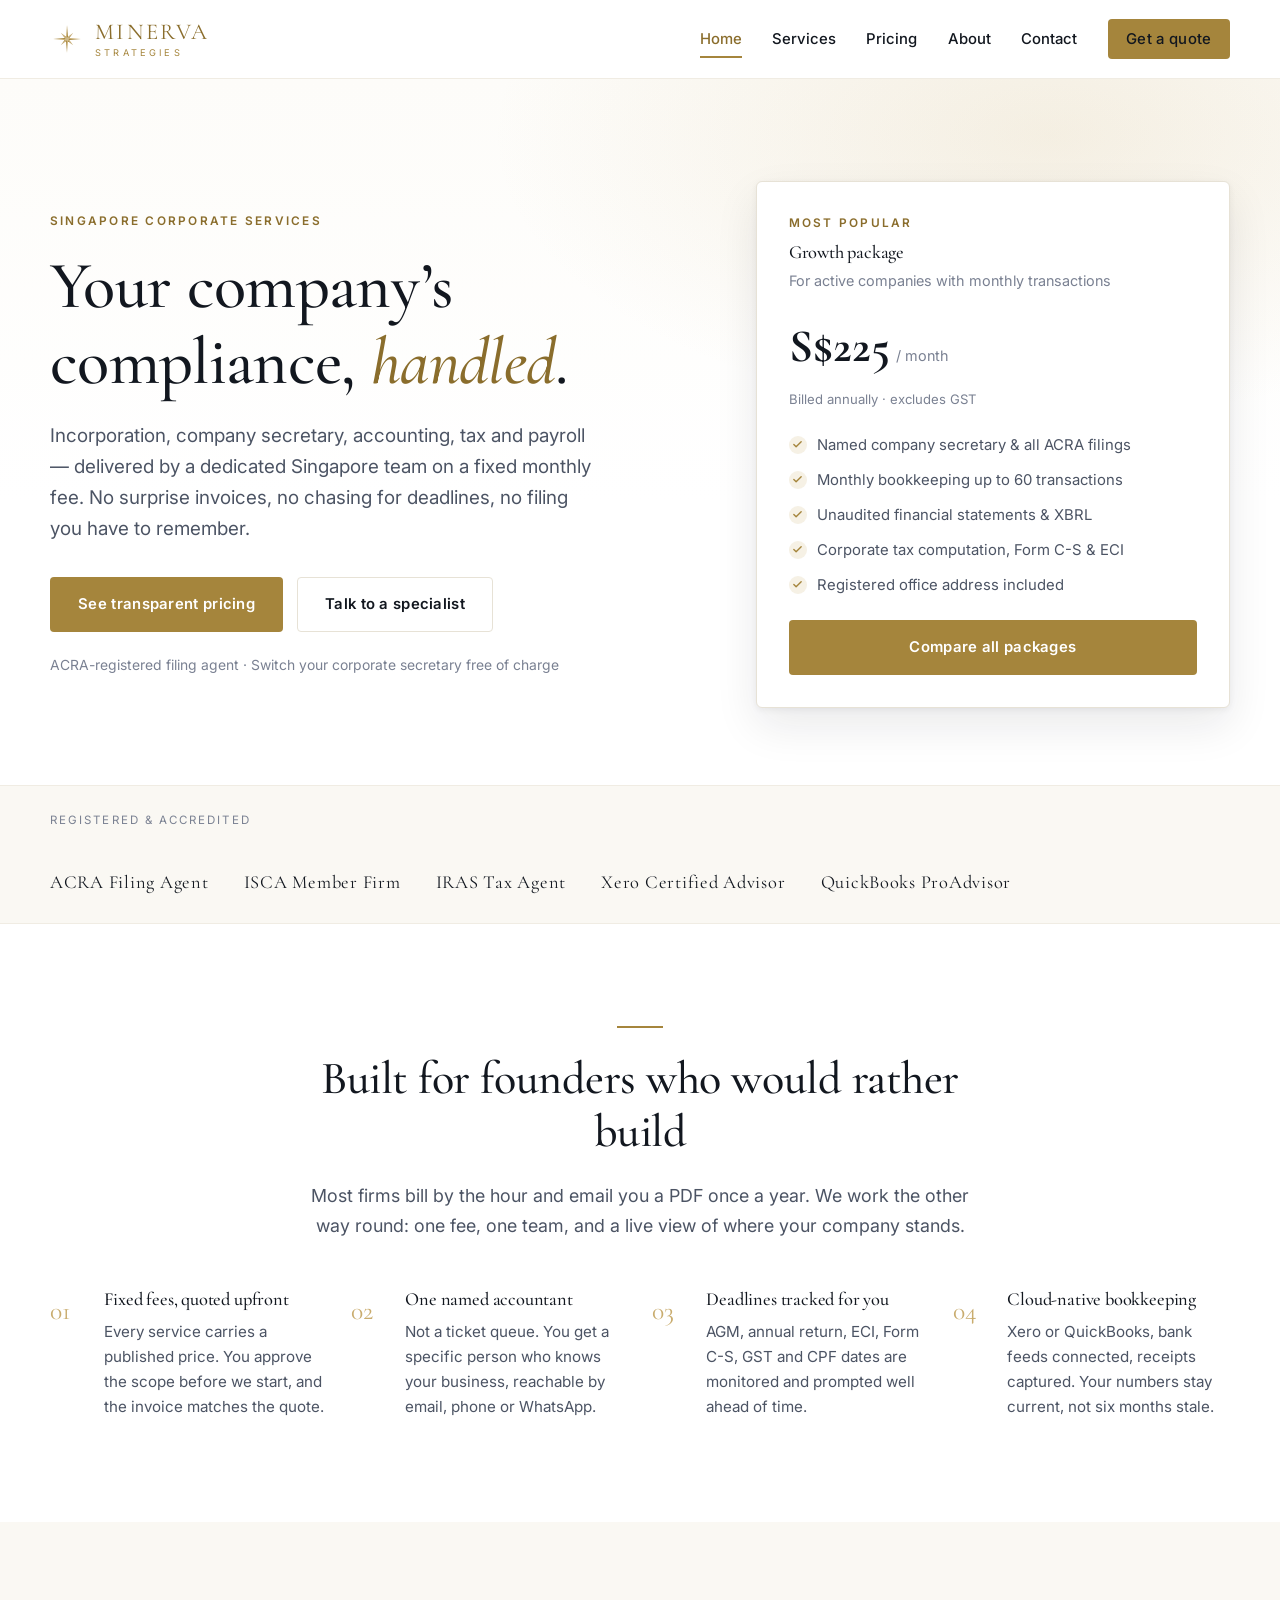
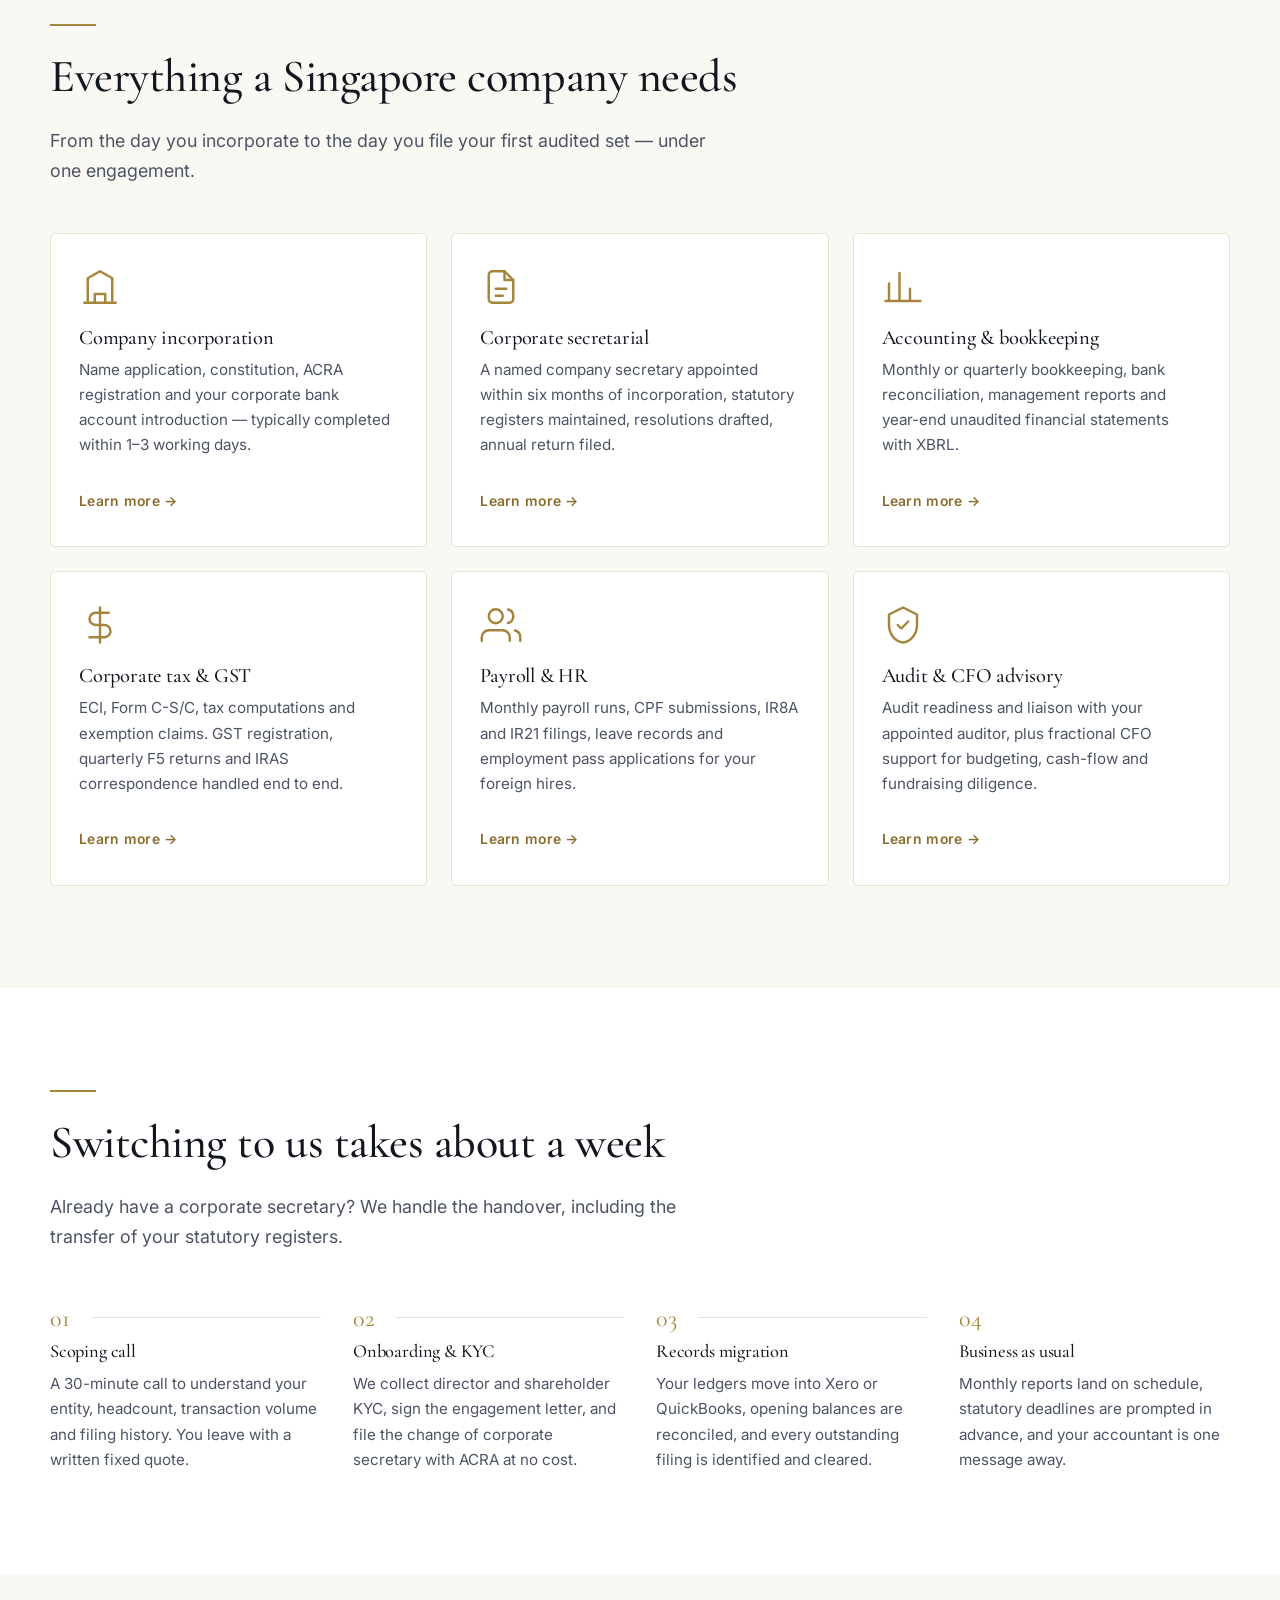
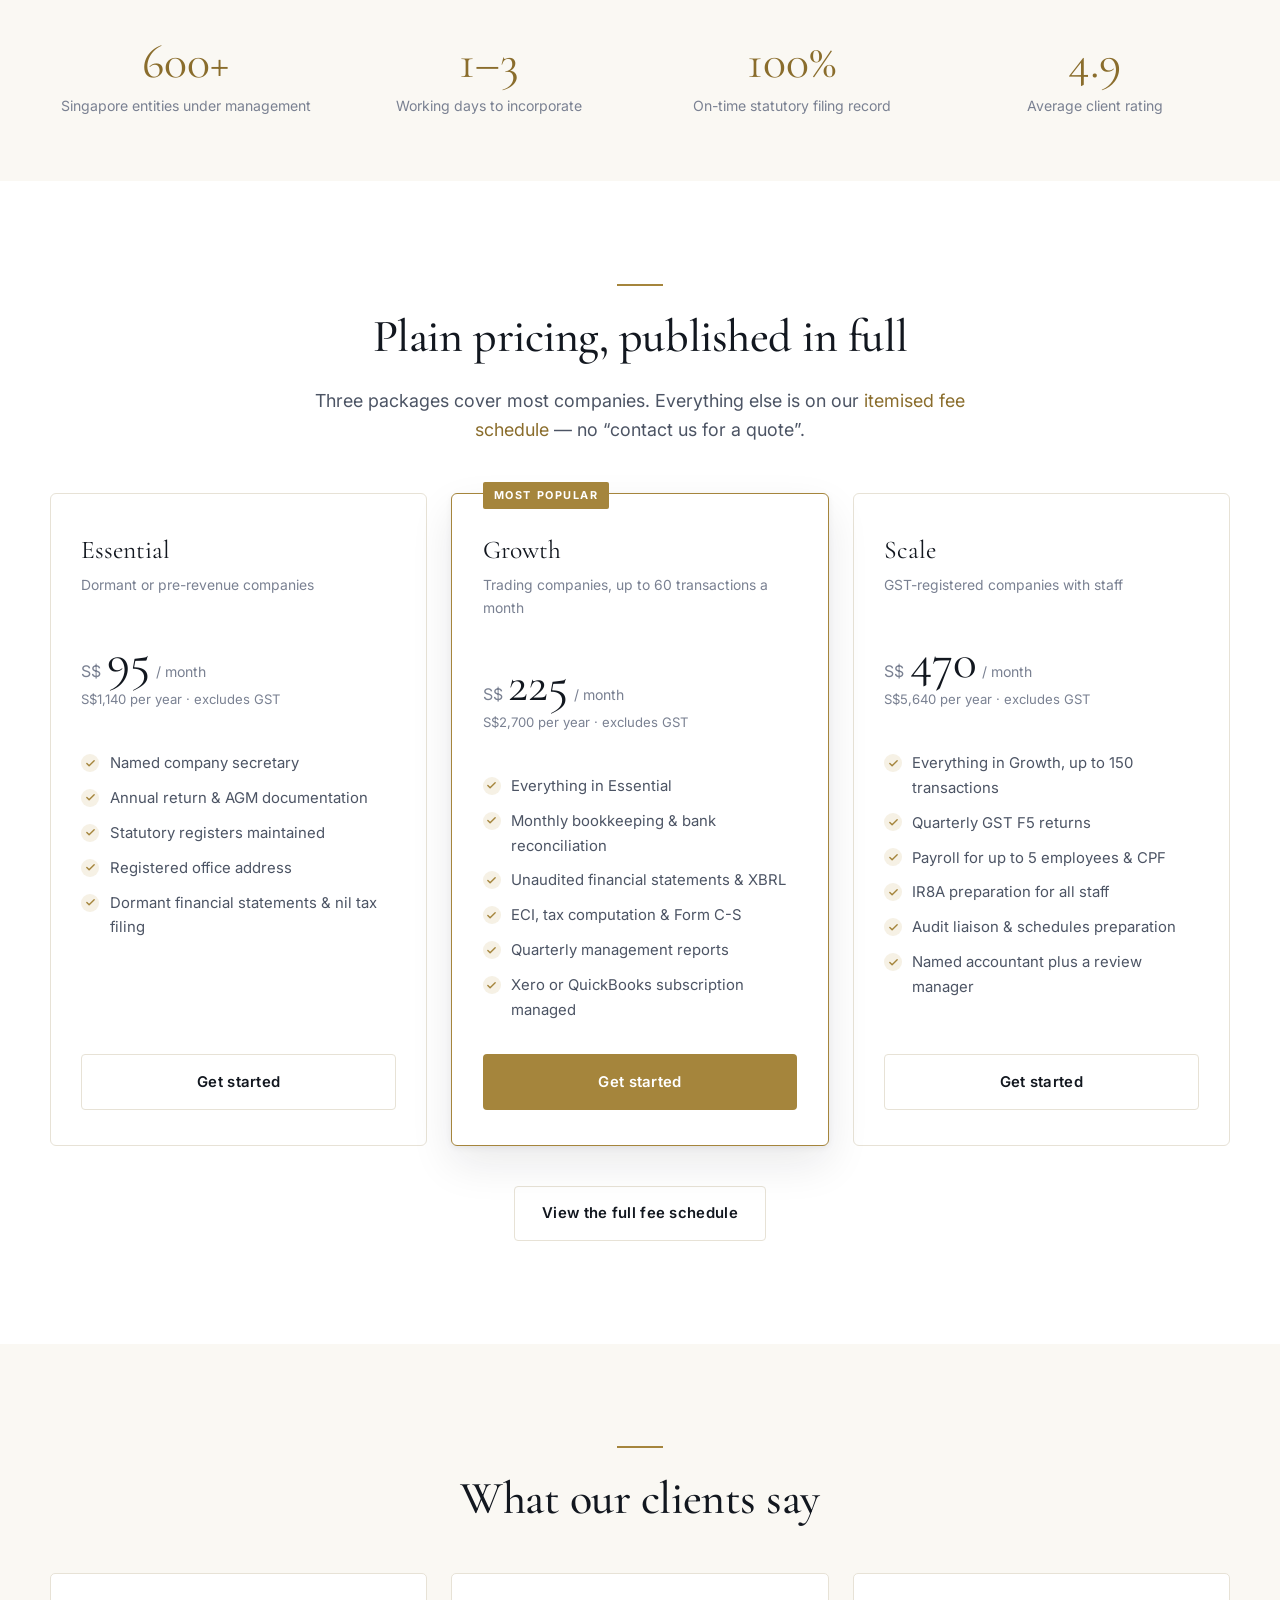
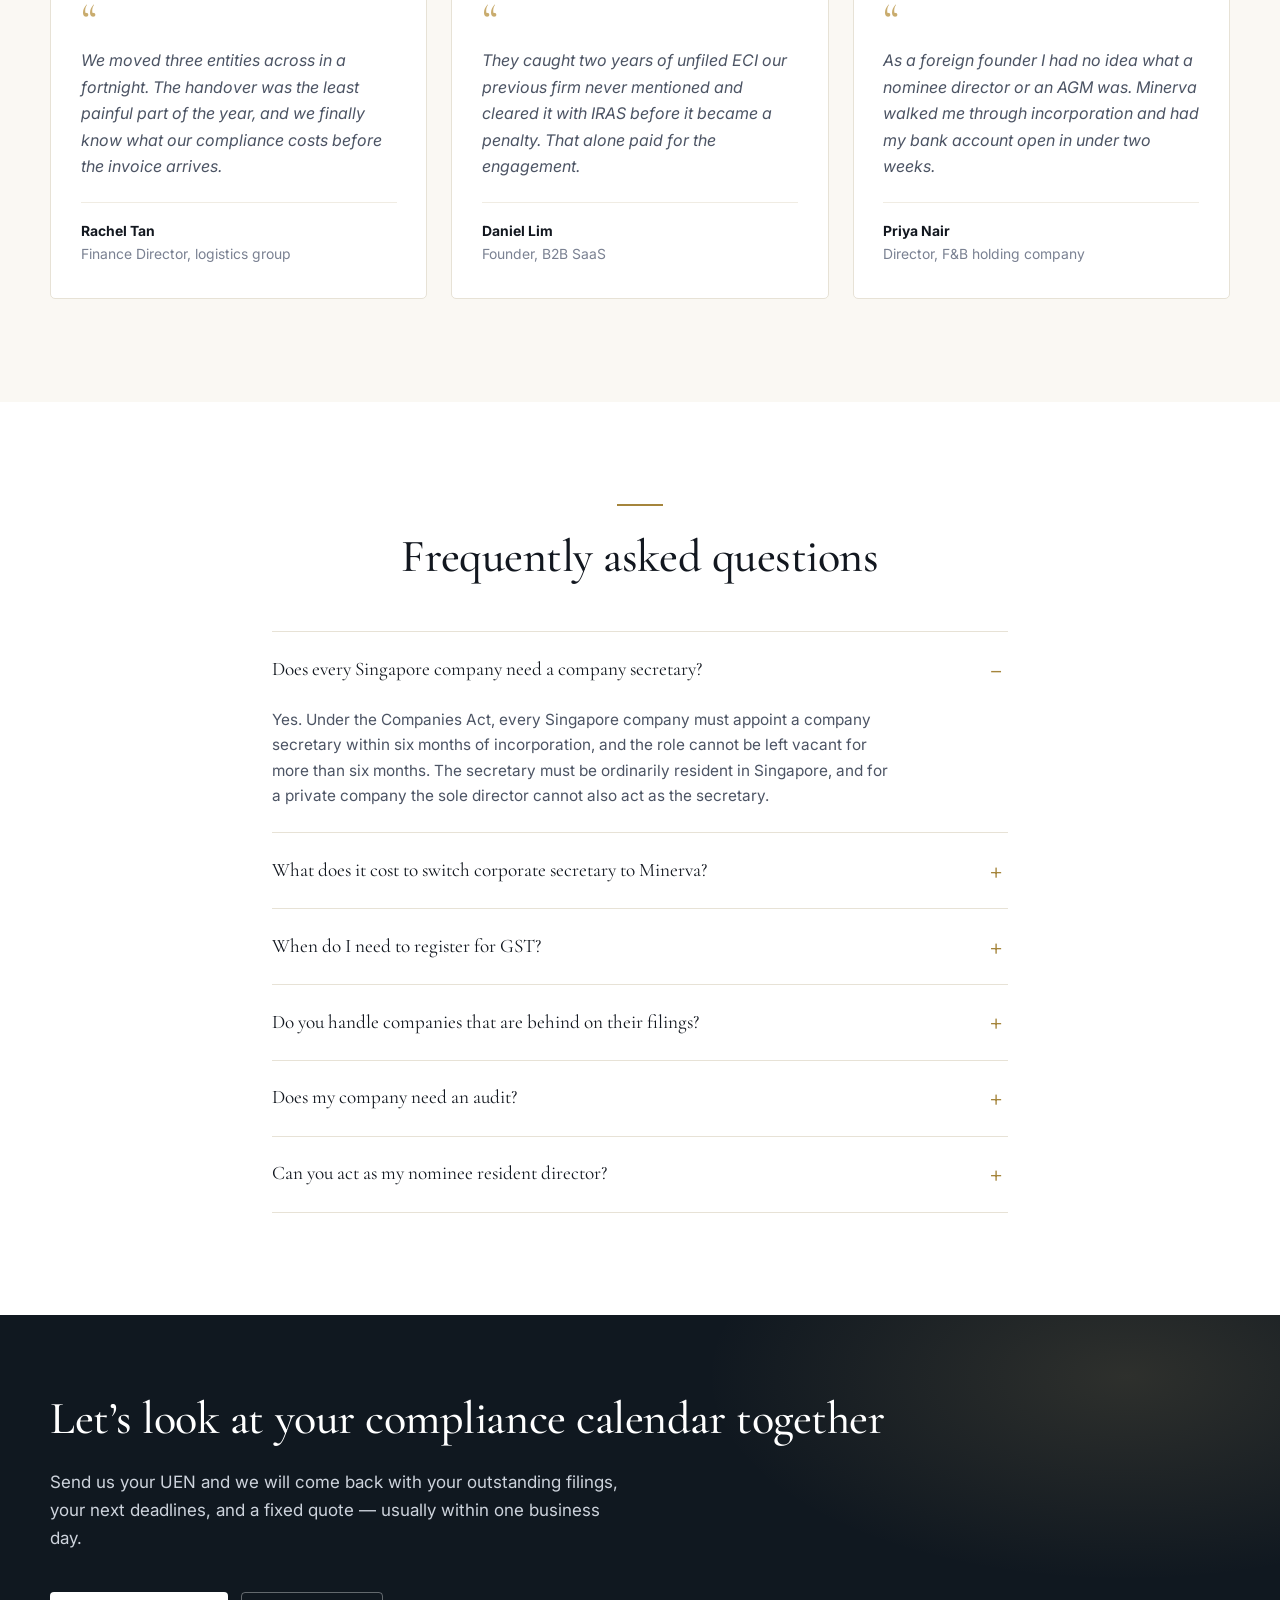
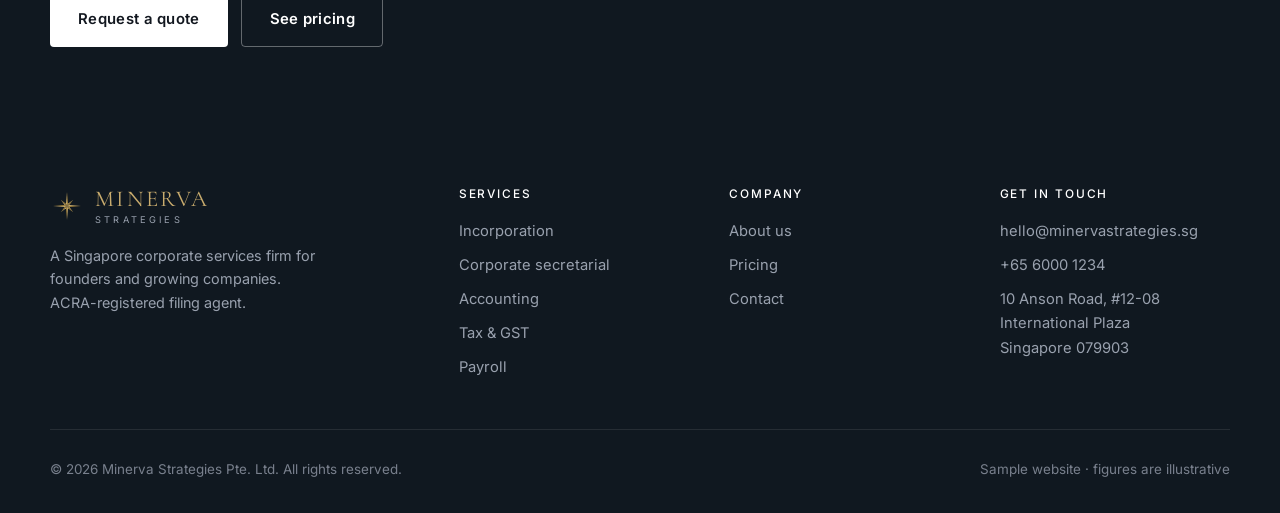
==== index.html @ 460419b1 "Add Minerva Strategies accounting firm website A static marketing site for a Singapore corporate ser" ====
<!DOCTYPE html>
<html lang="en-SG">
<head>
<meta charset="utf-8">
<meta name="viewport" content="width=device-width, initial-scale=1">
<title>Minerva Strategies — Corporate Secretarial &amp; Accounting Services in Singapore</title>
<meta name="description" content="Minerva Strategies is a Singapore corporate services firm handling incorporation, company secretary, accounting, tax and payroll for founders and SMEs. Transparent fixed fees from S$95/month.">
<link rel="icon" href="assets/img/logo-mark.svg" type="image/svg+xml">
<link rel="preconnect" href="https://fonts.googleapis.com">
<link rel="preconnect" href="https://fonts.gstatic.com" crossorigin>
<link href="https://fonts.googleapis.com/css2?family=Cormorant+Garamond:wght@400;500;600&family=Inter:wght@400;500;600;700&display=swap" rel="stylesheet">
<link rel="stylesheet" href="assets/css/styles.css">
</head>
<body>
<a class="skip-link" href="#main">Skip to content</a>

<header class="site-header">
  <div class="wrap site-header__inner">
    <a class="brand" href="index.html">
      <img class="brand__mark" src="assets/img/logo-mark.svg" alt="">
      <span class="brand__text">
        <span class="brand__name">MINERVA</span>
        <span class="brand__sub">STRATEGIES</span>
      </span>
    </a>
    <button class="nav-toggle" aria-expanded="false" aria-controls="primary-nav">Menu</button>
    <nav class="nav" id="primary-nav" aria-label="Primary">
      <a href="index.html">Home</a>
      <a href="services.html">Services</a>
      <a href="pricing.html">Pricing</a>
      <a href="about.html">About</a>
      <a href="contact.html">Contact</a>
      <a class="btn btn--primary btn--sm header-cta" href="contact.html">Get a quote</a>
    </nav>
  </div>
</header>

<main id="main">

  <!-- ============ HERO ============ -->
  <section class="hero">
    <div class="wrap hero__grid">
      <div>
        <p class="eyebrow">Singapore corporate services</p>
        <h1>Your company&rsquo;s compliance, <em>handled</em>.</h1>
        <p class="lede hero__lede">
          Incorporation, company secretary, accounting, tax and payroll — delivered by a
          dedicated Singapore team on a fixed monthly fee. No surprise invoices, no chasing
          for deadlines, no filing you have to remember.
        </p>
        <div class="hero__actions">
          <a class="btn btn--primary" href="pricing.html">See transparent pricing</a>
          <a class="btn btn--ghost" href="contact.html">Talk to a specialist</a>
        </div>
        <p class="hero__note">ACRA-registered filing agent &middot; Switch your corporate secretary free of charge</p>
      </div>

      <aside class="hero__panel">
        <p class="eyebrow" style="margin-bottom:.5rem">Most popular</p>
        <h3>Growth package</h3>
        <p style="font-size:.9rem;color:var(--muted)">For active companies with monthly transactions</p>
        <div class="price-line">
          <strong>S$225</strong><span>/ month</span>
        </div>
        <p style="font-size:.82rem;color:var(--muted)">Billed annually &middot; excludes GST</p>
        <ul class="checklist">
          <li>Named company secretary &amp; all ACRA filings</li>
          <li>Monthly bookkeeping up to 60 transactions</li>
          <li>Unaudited financial statements &amp; XBRL</li>
          <li>Corporate tax computation, Form C-S &amp; ECI</li>
          <li>Registered office address included</li>
        </ul>
        <a class="btn btn--primary btn--block" href="pricing.html">Compare all packages</a>
      </aside>
    </div>
  </section>

  <!-- ============ TRUST BAR ============ -->
  <div class="trustbar">
    <div class="wrap trustbar__inner">
      <p class="trustbar__label">Registered &amp; accredited</p>
      <ul class="trustbar__items">
        <li>ACRA Filing Agent</li>
        <li>ISCA Member Firm</li>
        <li>IRAS Tax Agent</li>
        <li>Xero Certified Advisor</li>
        <li>QuickBooks ProAdvisor</li>
      </ul>
    </div>
  </div>

  <!-- ============ VALUE PROPS ============ -->
  <section class="section">
    <div class="wrap">
      <div class="section-head section-head--center">
        <hr class="rule">
        <h2>Built for founders who would rather build</h2>
        <p class="lede" style="margin-inline:auto">
          Most firms bill by the hour and email you a PDF once a year. We work the other
          way round: one fee, one team, and a live view of where your company stands.
        </p>
      </div>

      <div class="grid grid-4 reveal">
        <div class="value">
          <span class="value__num">01</span>
          <h3>Fixed fees, quoted upfront</h3>
          <p>Every service carries a published price. You approve the scope before we start, and the invoice matches the quote.</p>
        </div>
        <div class="value">
          <span class="value__num">02</span>
          <h3>One named accountant</h3>
          <p>Not a ticket queue. You get a specific person who knows your business, reachable by email, phone or WhatsApp.</p>
        </div>
        <div class="value">
          <span class="value__num">03</span>
          <h3>Deadlines tracked for you</h3>
          <p>AGM, annual return, ECI, Form C-S, GST and CPF dates are monitored and prompted well ahead of time.</p>
        </div>
        <div class="value">
          <span class="value__num">04</span>
          <h3>Cloud-native bookkeeping</h3>
          <p>Xero or QuickBooks, bank feeds connected, receipts captured. Your numbers stay current, not six months stale.</p>
        </div>
      </div>
    </div>
  </section>

  <!-- ============ SERVICES ============ -->
  <section class="section section--alt">
    <div class="wrap">
      <div class="section-head">
        <hr class="rule">
        <h2>Everything a Singapore company needs</h2>
        <p class="lede">From the day you incorporate to the day you file your first audited set — under one engagement.</p>
      </div>

      <div class="grid grid-3 reveal">
        <article class="card">
          <div class="card__icon"><svg viewBox="0 0 24 24" stroke-linecap="round" stroke-linejoin="round"><path d="M3 21h18M5 21V7l7-4 7 4v14M9 21v-5h6v5"/></svg></div>
          <h3>Company incorporation</h3>
          <p>Name application, constitution, ACRA registration and your corporate bank account introduction — typically completed within 1&ndash;3 working days.</p>
          <a class="card__link" href="services.html#incorporation">Learn more</a>
        </article>

        <article class="card">
          <div class="card__icon"><svg viewBox="0 0 24 24" stroke-linecap="round" stroke-linejoin="round"><path d="M14 3H7a2 2 0 0 0-2 2v14a2 2 0 0 0 2 2h10a2 2 0 0 0 2-2V8z"/><path d="M14 3v5h5M9 13h6M9 17h4"/></svg></div>
          <h3>Corporate secretarial</h3>
          <p>A named company secretary appointed within six months of incorporation, statutory registers maintained, resolutions drafted, annual return filed.</p>
          <a class="card__link" href="services.html#secretarial">Learn more</a>
        </article>

        <article class="card">
          <div class="card__icon"><svg viewBox="0 0 24 24" stroke-linecap="round" stroke-linejoin="round"><path d="M4 20V10M10 20V4M16 20v-7M22 20H2"/></svg></div>
          <h3>Accounting &amp; bookkeeping</h3>
          <p>Monthly or quarterly bookkeeping, bank reconciliation, management reports and year-end unaudited financial statements with XBRL.</p>
          <a class="card__link" href="services.html#accounting">Learn more</a>
        </article>

        <article class="card">
          <div class="card__icon"><svg viewBox="0 0 24 24" stroke-linecap="round" stroke-linejoin="round"><path d="M12 2v20M17 5H9.5a3.5 3.5 0 0 0 0 7h5a3.5 3.5 0 0 1 0 7H6"/></svg></div>
          <h3>Corporate tax &amp; GST</h3>
          <p>ECI, Form C-S/C, tax computations and exemption claims. GST registration, quarterly F5 returns and IRAS correspondence handled end to end.</p>
          <a class="card__link" href="services.html#tax">Learn more</a>
        </article>

        <article class="card">
          <div class="card__icon"><svg viewBox="0 0 24 24" stroke-linecap="round" stroke-linejoin="round"><path d="M17 21v-2a4 4 0 0 0-4-4H5a4 4 0 0 0-4 4v2"/><circle cx="9" cy="7" r="4"/><path d="M23 21v-2a4 4 0 0 0-3-3.87M16 3.13a4 4 0 0 1 0 7.75"/></svg></div>
          <h3>Payroll &amp; HR</h3>
          <p>Monthly payroll runs, CPF submissions, IR8A and IR21 filings, leave records and employment pass applications for your foreign hires.</p>
          <a class="card__link" href="services.html#payroll">Learn more</a>
        </article>

        <article class="card">
          <div class="card__icon"><svg viewBox="0 0 24 24" stroke-linecap="round" stroke-linejoin="round"><path d="M12 2 4 6v6c0 5 3.4 9.4 8 10 4.6-.6 8-5 8-10V6z"/><path d="m9 12 2 2 4-4"/></svg></div>
          <h3>Audit &amp; CFO advisory</h3>
          <p>Audit readiness and liaison with your appointed auditor, plus fractional CFO support for budgeting, cash-flow and fundraising diligence.</p>
          <a class="card__link" href="services.html#advisory">Learn more</a>
        </article>
      </div>
    </div>
  </section>

  <!-- ============ HOW IT WORKS ============ -->
  <section class="section">
    <div class="wrap">
      <div class="section-head">
        <hr class="rule">
        <h2>Switching to us takes about a week</h2>
        <p class="lede">Already have a corporate secretary? We handle the handover, including the transfer of your statutory registers.</p>
      </div>
      <div class="steps reveal">
        <div class="step">
          <h3>Scoping call</h3>
          <p>A 30-minute call to understand your entity, headcount, transaction volume and filing history. You leave with a written fixed quote.</p>
        </div>
        <div class="step">
          <h3>Onboarding &amp; KYC</h3>
          <p>We collect director and shareholder KYC, sign the engagement letter, and file the change of corporate secretary with ACRA at no cost.</p>
        </div>
        <div class="step">
          <h3>Records migration</h3>
          <p>Your ledgers move into Xero or QuickBooks, opening balances are reconciled, and every outstanding filing is identified and cleared.</p>
        </div>
        <div class="step">
          <h3>Business as usual</h3>
          <p>Monthly reports land on schedule, statutory deadlines are prompted in advance, and your accountant is one message away.</p>
        </div>
      </div>
    </div>
  </section>

  <!-- ============ STATS ============ -->
  <section class="section section--tight section--alt">
    <div class="wrap">
      <div class="stats reveal">
        <div class="stat"><div class="stat__num">600+</div><div class="stat__label">Singapore entities under management</div></div>
        <div class="stat"><div class="stat__num">1&ndash;3</div><div class="stat__label">Working days to incorporate</div></div>
        <div class="stat"><div class="stat__num">100%</div><div class="stat__label">On-time statutory filing record</div></div>
        <div class="stat"><div class="stat__num">4.9</div><div class="stat__label">Average client rating</div></div>
      </div>
    </div>
  </section>

  <!-- ============ PRICING TEASER ============ -->
  <section class="section">
    <div class="wrap">
      <div class="section-head section-head--center">
        <hr class="rule">
        <h2>Plain pricing, published in full</h2>
        <p class="lede" style="margin-inline:auto">
          Three packages cover most companies. Everything else is on our
          <a href="pricing.html">itemised fee schedule</a> — no &ldquo;contact us for a quote&rdquo;.
        </p>
      </div>

      <div class="plans reveal">
        <div class="plan">
          <div class="plan__name">Essential</div>
          <p class="plan__for">Dormant or pre-revenue companies</p>
          <div class="plan__price"><span class="cur">S$</span><span class="amt">95</span><span class="per">/ month</span></div>
          <p class="plan__sub">S$1,140 per year &middot; excludes GST</p>
          <ul class="checklist">
            <li>Named company secretary</li>
            <li>Annual return &amp; AGM documentation</li>
            <li>Statutory registers maintained</li>
            <li>Registered office address</li>
            <li>Dormant financial statements &amp; nil tax filing</li>
          </ul>
          <a class="btn btn--ghost btn--block" href="contact.html">Get started</a>
        </div>

        <div class="plan plan--featured">
          <span class="plan__badge">Most popular</span>
          <div class="plan__name">Growth</div>
          <p class="plan__for">Trading companies, up to 60 transactions a month</p>
          <div class="plan__price"><span class="cur">S$</span><span class="amt">225</span><span class="per">/ month</span></div>
          <p class="plan__sub">S$2,700 per year &middot; excludes GST</p>
          <ul class="checklist">
            <li>Everything in Essential</li>
            <li>Monthly bookkeeping &amp; bank reconciliation</li>
            <li>Unaudited financial statements &amp; XBRL</li>
            <li>ECI, tax computation &amp; Form C-S</li>
            <li>Quarterly management reports</li>
            <li>Xero or QuickBooks subscription managed</li>
          </ul>
          <a class="btn btn--primary btn--block" href="contact.html">Get started</a>
        </div>

        <div class="plan">
          <div class="plan__name">Scale</div>
          <p class="plan__for">GST-registered companies with staff</p>
          <div class="plan__price"><span class="cur">S$</span><span class="amt">470</span><span class="per">/ month</span></div>
          <p class="plan__sub">S$5,640 per year &middot; excludes GST</p>
          <ul class="checklist">
            <li>Everything in Growth, up to 150 transactions</li>
            <li>Quarterly GST F5 returns</li>
            <li>Payroll for up to 5 employees &amp; CPF</li>
            <li>IR8A preparation for all staff</li>
            <li>Audit liaison &amp; schedules preparation</li>
            <li>Named accountant plus a review manager</li>
          </ul>
          <a class="btn btn--ghost btn--block" href="contact.html">Get started</a>
        </div>
      </div>

      <p style="text-align:center;margin-top:2.5rem">
        <a class="btn btn--ghost" href="pricing.html">View the full fee schedule</a>
      </p>
    </div>
  </section>

  <!-- ============ TESTIMONIALS ============ -->
  <section class="section section--alt">
    <div class="wrap">
      <div class="section-head section-head--center">
        <hr class="rule">
        <h2>What our clients say</h2>
      </div>
      <div class="grid grid-3 reveal">
        <figure class="quote" style="margin:0">
          <span class="quote__mark">&ldquo;</span>
          <p>We moved three entities across in a fortnight. The handover was the least painful part of the year, and we finally know what our compliance costs before the invoice arrives.</p>
          <figcaption class="quote__by"><strong>Rachel Tan</strong><span>Finance Director, logistics group</span></figcaption>
        </figure>
        <figure class="quote" style="margin:0">
          <span class="quote__mark">&ldquo;</span>
          <p>They caught two years of unfiled ECI our previous firm never mentioned and cleared it with IRAS before it became a penalty. That alone paid for the engagement.</p>
          <figcaption class="quote__by"><strong>Daniel Lim</strong><span>Founder, B2B SaaS</span></figcaption>
        </figure>
        <figure class="quote" style="margin:0">
          <span class="quote__mark">&ldquo;</span>
          <p>As a foreign founder I had no idea what a nominee director or an AGM was. Minerva walked me through incorporation and had my bank account open in under two weeks.</p>
          <figcaption class="quote__by"><strong>Priya Nair</strong><span>Director, F&amp;B holding company</span></figcaption>
        </figure>
      </div>
    </div>
  </section>

  <!-- ============ FAQ ============ -->
  <section class="section">
    <div class="wrap">
      <div class="section-head section-head--center">
        <hr class="rule">
        <h2>Frequently asked questions</h2>
      </div>
      <div class="faq reveal">
        <details open>
          <summary>Does every Singapore company need a company secretary?</summary>
          <p>Yes. Under the Companies Act, every Singapore company must appoint a company secretary within six months of incorporation, and the role cannot be left vacant for more than six months. The secretary must be ordinarily resident in Singapore, and for a private company the sole director cannot also act as the secretary.</p>
        </details>
        <details>
          <summary>What does it cost to switch corporate secretary to Minerva?</summary>
          <p>Nothing. We prepare the resignation and appointment resolutions, file the change with ACRA, and take custody of your statutory registers at no charge when you engage us on any annual package.</p>
        </details>
        <details>
          <summary>When do I need to register for GST?</summary>
          <p>Registration is compulsory once your taxable turnover exceeds S$1 million in a calendar year, or when you reasonably expect it to. Voluntary registration is possible below that threshold and often makes sense for exporters and businesses with heavy input tax. We will tell you which side of the line you are on before you commit.</p>
        </details>
        <details>
          <summary>Do you handle companies that are behind on their filings?</summary>
          <p>Frequently. Late annual returns, unfiled ECI and overdue AGMs are all recoverable. We scope the backlog during onboarding, quote the catch-up work separately from your ongoing fee, and deal with ACRA and IRAS on your behalf.</p>
        </details>
        <details>
          <summary>Does my company need an audit?</summary>
          <p>Only if it fails the small company test. A private company is exempt when it meets at least two of three criteria in each of the last two financial years: revenue no more than S$10 million, total assets no more than S$10 million, and no more than 50 employees. If you do need an audit, we prepare the schedules and manage the auditor relationship for you.</p>
        </details>
        <details>
          <summary>Can you act as my nominee resident director?</summary>
          <p>Yes, subject to KYC and a refundable security deposit. Every Singapore company needs at least one director who is ordinarily resident here — a citizen, permanent resident, or EntrePass/Employment Pass holder. Our nominee director service is priced on the fee schedule.</p>
        </details>
      </div>
    </div>
  </section>

  <!-- ============ CTA BAND ============ -->
  <section class="band">
    <div class="wrap band__inner">
      <div>
        <h2>Let&rsquo;s look at your compliance calendar together</h2>
        <p>Send us your UEN and we will come back with your outstanding filings, your next deadlines, and a fixed quote — usually within one business day.</p>
      </div>
      <div class="band__actions">
        <a class="btn btn--light" href="contact.html">Request a quote</a>
        <a class="btn btn--outline-light" href="pricing.html">See pricing</a>
      </div>
    </div>
  </section>

</main>

<footer class="site-footer">
  <div class="wrap">
    <div class="site-footer__grid">
      <div>
        <div class="brand">
          <img class="brand__mark" src="assets/img/logo-mark.svg" alt="">
          <span class="brand__text">
            <span class="brand__name">MINERVA</span>
            <span class="brand__sub">STRATEGIES</span>
          </span>
        </div>
        <p class="site-footer__about">A Singapore corporate services firm for founders and growing companies. ACRA-registered filing agent.</p>
      </div>
      <div>
        <h4>Services</h4>
        <ul>
          <li><a href="services.html#incorporation">Incorporation</a></li>
          <li><a href="services.html#secretarial">Corporate secretarial</a></li>
          <li><a href="services.html#accounting">Accounting</a></li>
          <li><a href="services.html#tax">Tax &amp; GST</a></li>
          <li><a href="services.html#payroll">Payroll</a></li>
        </ul>
      </div>
      <div>
        <h4>Company</h4>
        <ul>
          <li><a href="about.html">About us</a></li>
          <li><a href="pricing.html">Pricing</a></li>
          <li><a href="contact.html">Contact</a></li>
        </ul>
      </div>
      <div>
        <h4>Get in touch</h4>
        <ul>
          <li><a href="mailto:hello@minervastrategies.sg">hello@minervastrategies.sg</a></li>
          <li><a href="tel:+6560001234">+65 6000 1234</a></li>
          <li>10 Anson Road, #12-08<br>International Plaza<br>Singapore 079903</li>
        </ul>
      </div>
    </div>
    <div class="site-footer__bottom">
      <span>&copy; <span data-year>2026</span> Minerva Strategies Pte. Ltd. All rights reserved.</span>
      <span>Sample website &middot; figures are illustrative</span>
    </div>
  </div>
</footer>

<script src="assets/js/main.js"></script>
</body>
</html>
---- assets/css/styles.css ----
/* ==========================================================================
   Minerva Strategies — global stylesheet
   Palette is derived from the logo: faceted gold compass on ivory.
   ========================================================================== */

:root {
  --gold: #a5853c;
  --gold-light: #c9ac6e;
  --gold-deep: #8a6d2c;
  --gold-wash: #f6f1e5;

  --ink: #12171f;
  --body: #4c5464;
  --muted: #7a8192;

  --bg: #ffffff;
  --bg-alt: #faf8f3;
  --navy: #101820;
  --navy-soft: #1b242f;

  --line: #e7e2d6;
  --line-soft: #f0ece3;

  --serif: "Cormorant Garamond", Garamond, "Times New Roman", serif;
  --sans: "Inter", -apple-system, BlinkMacSystemFont, "Segoe UI", Roboto, Helvetica, Arial, sans-serif;

  --wrap: 1180px;
  --radius: 4px;
  --shadow-sm: 0 1px 2px rgba(18, 23, 31, .05), 0 4px 14px rgba(18, 23, 31, .05);
  --shadow-md: 0 2px 6px rgba(18, 23, 31, .06), 0 18px 44px rgba(18, 23, 31, .09);
  --ease: cubic-bezier(.22, .61, .36, 1);
}

/* ---------- reset ---------- */
*, *::before, *::after { box-sizing: border-box; }
html { -webkit-text-size-adjust: 100%; scroll-behavior: smooth; }
body {
  margin: 0;
  font-family: var(--sans);
  font-size: 17px;
  line-height: 1.65;
  color: var(--body);
  background: var(--bg);
  -webkit-font-smoothing: antialiased;
}
img, svg { max-width: 100%; display: block; }
a { color: var(--gold-deep); text-decoration: none; }
a:hover { color: var(--gold); }
ul { margin: 0; padding: 0; list-style: none; }
button { font: inherit; cursor: pointer; }

h1, h2, h3, h4 {
  font-family: var(--serif);
  color: var(--ink);
  font-weight: 500;
  line-height: 1.15;
  margin: 0 0 .5em;
  letter-spacing: -.01em;
}
h1 { font-size: clamp(2.6rem, 5.2vw, 4.2rem); }
h2 { font-size: clamp(2rem, 3.6vw, 2.9rem); }
h3 { font-size: 1.35rem; }
h4 { font-size: 1.1rem; }
p { margin: 0 0 1.1em; }
p:last-child { margin-bottom: 0; }

/* ---------- layout ---------- */
.wrap { width: min(100% - 2.5rem, var(--wrap)); margin-inline: auto; }
.section { padding: clamp(4rem, 8vw, 7rem) 0; }
.section--alt { background: var(--bg-alt); }
.section--tight { padding-block: clamp(3rem, 5vw, 4.5rem); }

.eyebrow {
  font-size: .74rem;
  letter-spacing: .19em;
  text-transform: uppercase;
  color: var(--gold-deep);
  font-weight: 600;
  margin: 0 0 1rem;
}
.lede { font-size: 1.12rem; color: var(--body); max-width: 62ch; }
.section-head { max-width: 46rem; margin-bottom: 3rem; }
.section-head--center { margin-inline: auto; text-align: center; }
.rule { width: 46px; height: 2px; background: var(--gold); border: 0; margin: 0 0 1.5rem; }
.section-head--center .rule { margin-inline: auto; }

.grid { display: grid; gap: 1.5rem; }
.grid-2 { grid-template-columns: repeat(auto-fit, minmax(300px, 1fr)); }
.grid-3 { grid-template-columns: repeat(auto-fit, minmax(280px, 1fr)); }
.grid-4 { grid-template-columns: repeat(auto-fit, minmax(220px, 1fr)); }

/* ---------- buttons ---------- */
.btn {
  display: inline-flex;
  align-items: center;
  justify-content: center;
  gap: .5rem;
  padding: .9rem 1.7rem;
  font-size: .93rem;
  font-weight: 600;
  letter-spacing: .02em;
  border-radius: var(--radius);
  border: 1px solid transparent;
  transition: background .2s var(--ease), color .2s var(--ease), border-color .2s var(--ease), transform .2s var(--ease);
}
.btn:hover { transform: translateY(-1px); }
.btn--primary { background: var(--gold); color: #fff; }
.btn--primary:hover { background: var(--gold-deep); color: #fff; }
.btn--ghost { border-color: var(--line); color: var(--ink); background: #fff; }
.btn--ghost:hover { border-color: var(--gold); color: var(--gold-deep); }
.btn--light { background: #fff; color: var(--ink); }
.btn--light:hover { background: var(--gold-wash); color: var(--ink); }
.btn--outline-light { border-color: rgba(255, 255, 255, .35); color: #fff; }
.btn--outline-light:hover { border-color: #fff; color: #fff; background: rgba(255, 255, 255, .08); }
.btn--sm { padding: .6rem 1.1rem; font-size: .84rem; }
.btn--block { width: 100%; }

/* ---------- header ---------- */
.site-header {
  position: sticky;
  top: 0;
  z-index: 50;
  background: rgba(255, 255, 255, .93);
  backdrop-filter: blur(10px);
  border-bottom: 1px solid var(--line-soft);
}
.site-header__inner {
  display: flex;
  align-items: center;
  gap: 2rem;
  min-height: 78px;
}
.brand { display: flex; align-items: center; gap: .7rem; margin-right: auto; }
.brand__mark { width: 34px; height: 34px; flex: none; }
.brand__text { display: flex; flex-direction: column; line-height: 1; }
.brand__name {
  font-family: var(--serif);
  font-size: 1.42rem;
  letter-spacing: .1em;
  color: var(--gold-deep);
}
.brand__sub {
  font-size: .58rem;
  letter-spacing: .34em;
  color: var(--gold);
  margin-top: .28rem;
}

.nav { display: flex; align-items: center; gap: 1.9rem; }
.nav a {
  font-size: .93rem;
  font-weight: 500;
  color: var(--ink);
  position: relative;
  padding-block: .4rem;
}
.nav a::after {
  content: "";
  position: absolute;
  left: 0; right: 0; bottom: 0;
  height: 1.5px;
  background: var(--gold);
  transform: scaleX(0);
  transition: transform .25s var(--ease);
}
.nav a:hover::after, .nav a[aria-current="page"]::after { transform: scaleX(1); }
.nav a[aria-current="page"] { color: var(--gold-deep); }

.nav-toggle {
  display: none;
  background: none;
  border: 1px solid var(--line);
  border-radius: var(--radius);
  padding: .5rem .7rem;
  color: var(--ink);
}

@media (max-width: 900px) {
  .nav-toggle { display: block; }
  .header-cta { display: none; }
  .nav {
    position: absolute;
    top: 100%; left: 0; right: 0;
    flex-direction: column;
    align-items: stretch;
    gap: 0;
    background: #fff;
    border-bottom: 1px solid var(--line);
    padding: .5rem 1.25rem 1.25rem;
    display: none;
  }
  .nav.is-open { display: flex; }
  .nav a { padding: .85rem 0; border-bottom: 1px solid var(--line-soft); }
  .nav a::after { display: none; }
  .nav .btn { margin-top: 1rem; }
}

/* ---------- hero ---------- */
.hero {
  position: relative;
  padding: clamp(4rem, 8vw, 7rem) 0 clamp(3.5rem, 6vw, 5.5rem);
  background:
    radial-gradient(900px 460px at 82% 8%, rgba(201, 172, 110, .17), transparent 62%),
    linear-gradient(180deg, #fdfcf9, #ffffff 60%);
  overflow: hidden;
}
.hero__grid {
  display: grid;
  grid-template-columns: 1.15fr .85fr;
  gap: 4rem;
  align-items: center;
}
.hero h1 { margin-bottom: 1.2rem; }
.hero h1 em { font-style: italic; color: var(--gold-deep); }
.hero__lede { font-size: 1.18rem; max-width: 34rem; }
.hero__actions { display: flex; flex-wrap: wrap; gap: .85rem; margin-top: 2rem; }
.hero__note { margin-top: 1.4rem; font-size: .87rem; color: var(--muted); }

.hero__panel {
  background: #fff;
  border: 1px solid var(--line);
  border-radius: 6px;
  padding: 2rem;
  box-shadow: var(--shadow-md);
}
.hero__panel h3 { font-size: 1.15rem; margin-bottom: .35rem; }
.hero__panel .price-line { display: flex; align-items: baseline; gap: .4rem; margin: 1rem 0 .25rem; }
.hero__panel .price-line strong { font-family: var(--serif); font-size: 2.9rem; color: var(--ink); }
.hero__panel .price-line span { font-size: .9rem; color: var(--muted); }
.checklist { margin: 1.4rem 0; display: grid; gap: .65rem; }
.checklist li {
  display: flex; gap: .65rem;
  font-size: .93rem; color: var(--body);
}
.checklist li::before {
  content: "";
  flex: none;
  width: 18px; height: 18px;
  margin-top: .18rem;
  border-radius: 50%;
  background: var(--gold-wash);
  background-image: url("data:image/svg+xml,%3Csvg xmlns='http://www.w3.org/2000/svg' viewBox='0 0 24 24' fill='none' stroke='%23a5853c' stroke-width='3' stroke-linecap='round' stroke-linejoin='round'%3E%3Cpolyline points='20 6 9 17 4 12'/%3E%3C/svg%3E");
  background-size: 11px;
  background-repeat: no-repeat;
  background-position: center;
}

@media (max-width: 900px) {
  .hero__grid { grid-template-columns: 1fr; gap: 2.5rem; }
}

/* ---------- trust bar ---------- */
.trustbar {
  border-block: 1px solid var(--line-soft);
  background: var(--bg-alt);
  padding: 1.6rem 0;
}
.trustbar__inner {
  display: flex;
  flex-wrap: wrap;
  align-items: center;
  justify-content: space-between;
  gap: 1.5rem 2.5rem;
}
.trustbar__label {
  font-size: .72rem;
  letter-spacing: .18em;
  text-transform: uppercase;
  color: var(--muted);
}
.trustbar__items { display: flex; flex-wrap: wrap; gap: 1.4rem 2.2rem; }
.trustbar__items li {
  font-family: var(--serif);
  font-size: 1.15rem;
  color: var(--ink);
  letter-spacing: .04em;
}

/* ---------- stats ---------- */
.stats { display: grid; grid-template-columns: repeat(auto-fit, minmax(180px, 1fr)); gap: 2rem; text-align: center; }
.stat__num { font-family: var(--serif); font-size: 3rem; color: var(--gold-deep); line-height: 1; }
.stat__label { font-size: .88rem; color: var(--muted); margin-top: .5rem; }

/* ---------- cards ---------- */
.card {
  background: #fff;
  border: 1px solid var(--line);
  border-radius: 5px;
  padding: 2rem 1.75rem;
  transition: border-color .25s var(--ease), box-shadow .25s var(--ease), transform .25s var(--ease);
}
.card:hover { border-color: var(--gold-light); box-shadow: var(--shadow-sm); transform: translateY(-2px); }
.card__icon {
  width: 42px; height: 42px;
  margin-bottom: 1.1rem;
  color: var(--gold);
}
.card__icon svg { width: 100%; height: 100%; stroke: currentColor; fill: none; stroke-width: 1.4; }
.card h3 { font-size: 1.28rem; margin-bottom: .5rem; }
.card p { font-size: .95rem; }
.card__link {
  display: inline-block;
  margin-top: 1rem;
  font-size: .87rem;
  font-weight: 600;
  letter-spacing: .02em;
}
.card__link::after { content: " →"; }

/* value card, numbered */
.value { position: relative; padding-left: 3.4rem; }
.value__num {
  position: absolute; left: 0; top: .1rem;
  font-family: var(--serif);
  font-size: 1.6rem;
  color: var(--gold-light);
}
.value h3 { font-size: 1.15rem; }
.value p { font-size: .95rem; }

/* ---------- steps ---------- */
.steps { counter-reset: step; display: grid; gap: 2rem; grid-template-columns: repeat(auto-fit, minmax(240px, 1fr)); }
.step { position: relative; padding-top: 2.6rem; }
.step::before {
  counter-increment: step;
  content: "0" counter(step);
  position: absolute; top: 0; left: 0;
  font-family: var(--serif);
  font-size: 1.5rem;
  color: var(--gold);
  letter-spacing: .04em;
}
.step::after {
  content: "";
  position: absolute; top: 1.1rem; left: 2.6rem; right: 0;
  height: 1px;
  background: var(--line);
}
.step:last-child::after { display: none; }
@media (max-width: 560px) { .step::after { display: none; } }
.step h3 { font-size: 1.15rem; }
.step p { font-size: .95rem; }

/* ---------- pricing cards ---------- */
.plans { display: grid; gap: 1.5rem; grid-template-columns: repeat(auto-fit, minmax(280px, 1fr)); align-items: stretch; }
.plan {
  background: #fff;
  border: 1px solid var(--line);
  border-radius: 6px;
  padding: 2.2rem 1.9rem;
  display: flex;
  flex-direction: column;
  height: 100%;
}
.plan--featured {
  border-color: var(--gold);
  box-shadow: var(--shadow-md);
  position: relative;
}
.plan__badge {
  position: absolute; top: -12px; left: 1.9rem;
  background: var(--gold);
  color: #fff;
  font-size: .68rem;
  font-weight: 700;
  letter-spacing: .14em;
  text-transform: uppercase;
  padding: .3rem .7rem;
  border-radius: 2px;
}
.plan__name { font-family: var(--serif); font-size: 1.6rem; color: var(--ink); }
.plan__for { font-size: .87rem; color: var(--muted); margin-top: .2rem; }
.plan__price { display: flex; align-items: baseline; gap: .35rem; margin: 1.5rem 0 .2rem; }
.plan__price .cur { font-size: 1rem; color: var(--muted); }
.plan__price .amt { font-family: var(--serif); font-size: 3.1rem; color: var(--ink); line-height: 1; }
.plan__price .per { font-size: .88rem; color: var(--muted); }
.plan__sub { font-size: .82rem; color: var(--muted); }
.plan .checklist { margin: 1.6rem 0 2rem; }
.plan .btn { margin-top: auto; }

/* ---------- fee tables ---------- */
.fee-nav {
  display: flex;
  flex-wrap: wrap;
  gap: .5rem;
  margin-bottom: 2.5rem;
  padding-bottom: 1.5rem;
  border-bottom: 1px solid var(--line);
}
.fee-nav button {
  background: #fff;
  border: 1px solid var(--line);
  border-radius: 999px;
  padding: .5rem 1.1rem;
  font-size: .86rem;
  font-weight: 500;
  color: var(--body);
  transition: all .2s var(--ease);
}
.fee-nav button:hover { border-color: var(--gold-light); color: var(--ink); }
.fee-nav button.is-active { background: var(--gold); border-color: var(--gold); color: #fff; }

.fee-block { margin-bottom: 3.5rem; scroll-margin-top: 100px; }
.fee-block > h3 {
  font-size: 1.7rem;
  padding-bottom: .7rem;
  border-bottom: 2px solid var(--gold);
  display: inline-block;
  margin-bottom: .8rem;
}
.fee-block__note { font-size: .92rem; color: var(--muted); margin-bottom: 1.5rem; max-width: 60ch; }

.table-scroll { overflow-x: auto; border: 1px solid var(--line); border-radius: 5px; background: #fff; }
table.fees { width: 100%; border-collapse: collapse; min-width: 620px; font-size: .94rem; }
table.fees thead th {
  background: var(--navy);
  color: #fff;
  text-align: left;
  font-family: var(--sans);
  font-weight: 600;
  font-size: .78rem;
  letter-spacing: .11em;
  text-transform: uppercase;
  padding: .95rem 1.2rem;
}
table.fees thead th:last-child, table.fees td:last-child { text-align: right; }
table.fees td { padding: 1rem 1.2rem; border-top: 1px solid var(--line-soft); vertical-align: top; }
table.fees tbody tr:hover { background: var(--gold-wash); }
table.fees .svc { color: var(--ink); font-weight: 600; }
table.fees .desc { display: block; font-size: .85rem; color: var(--muted); font-weight: 400; margin-top: .2rem; }
table.fees .amt { color: var(--ink); font-weight: 600; white-space: nowrap; font-variant-numeric: tabular-nums; }
table.fees .amt small { display: block; font-weight: 400; color: var(--muted); font-size: .78rem; }

.callout {
  background: var(--gold-wash);
  border-left: 3px solid var(--gold);
  padding: 1.4rem 1.6rem;
  border-radius: 0 4px 4px 0;
  font-size: .93rem;
}
.callout strong { color: var(--ink); }
.callout ul { margin-top: .7rem; display: grid; gap: .4rem; }
.callout li { padding-left: 1.1rem; position: relative; }
.callout li::before { content: "—"; position: absolute; left: 0; color: var(--gold); }

/* ---------- testimonials ---------- */
.quote {
  background: #fff;
  border: 1px solid var(--line);
  border-radius: 5px;
  padding: 2rem 1.85rem;
}
.quote__mark { font-family: var(--serif); font-size: 3rem; color: var(--gold-light); line-height: .6; display: block; margin-bottom: .8rem; }
.quote p { font-size: 1rem; color: var(--body); font-style: italic; }
.quote__by { margin-top: 1.4rem; padding-top: 1.1rem; border-top: 1px solid var(--line-soft); font-size: .87rem; }
.quote__by strong { display: block; color: var(--ink); font-style: normal; }
.quote__by span { color: var(--muted); }

/* ---------- FAQ ---------- */
.faq { max-width: 46rem; margin-inline: auto; border-top: 1px solid var(--line); }
.faq details { border-bottom: 1px solid var(--line); }
.faq summary {
  list-style: none;
  cursor: pointer;
  padding: 1.35rem 2.5rem 1.35rem 0;
  position: relative;
  font-family: var(--serif);
  font-size: 1.2rem;
  color: var(--ink);
}
.faq summary::-webkit-details-marker { display: none; }
.faq summary::after {
  content: "+";
  position: absolute; right: .3rem; top: 50%;
  transform: translateY(-50%);
  font-family: var(--sans);
  font-size: 1.4rem;
  font-weight: 300;
  color: var(--gold);
  transition: transform .2s var(--ease);
}
.faq details[open] summary::after { content: "−"; }
.faq details p { padding-bottom: 1.5rem; font-size: .96rem; margin: 0; max-width: 62ch; }

/* ---------- dark CTA band ---------- */
.band {
  background: var(--navy);
  color: #cdd3dc;
  padding: clamp(3.5rem, 6vw, 5.5rem) 0;
  position: relative;
  overflow: hidden;
}
.band::before {
  content: "";
  position: absolute; inset: 0;
  background: radial-gradient(700px 340px at 88% 15%, rgba(201, 172, 110, .16), transparent 60%);
}
.band > * { position: relative; }
.band h2 { color: #fff; }
.band p { max-width: 52ch; }
.band__inner { display: flex; flex-wrap: wrap; align-items: center; justify-content: space-between; gap: 2.5rem; }
.band__actions { display: flex; flex-wrap: wrap; gap: .85rem; }

/* ---------- split feature ---------- */
.split { display: grid; grid-template-columns: 1fr 1fr; gap: 4rem; align-items: center; }
.split--reverse .split__media { order: -1; }
@media (max-width: 860px) { .split { grid-template-columns: 1fr; gap: 2.5rem; } .split--reverse .split__media { order: 0; } }
.split__media {
  background: linear-gradient(150deg, var(--gold-wash), #fff);
  border: 1px solid var(--line);
  border-radius: 6px;
  padding: 3rem;
  display: grid;
  place-items: center;
}
.split__media svg { width: min(220px, 60%); opacity: .9; }

/* ---------- contact ---------- */
.form { display: grid; gap: 1.15rem; }
.form__row { display: grid; grid-template-columns: 1fr 1fr; gap: 1.15rem; }
@media (max-width: 620px) { .form__row { grid-template-columns: 1fr; } }
.field label {
  display: block;
  font-size: .82rem;
  font-weight: 600;
  letter-spacing: .04em;
  color: var(--ink);
  margin-bottom: .4rem;
}
.field input, .field select, .field textarea {
  width: 100%;
  padding: .8rem .9rem;
  font: inherit;
  font-size: .95rem;
  color: var(--ink);
  background: #fff;
  border: 1px solid var(--line);
  border-radius: var(--radius);
  transition: border-color .2s var(--ease), box-shadow .2s var(--ease);
}
.field input:focus, .field select:focus, .field textarea:focus {
  outline: none;
  border-color: var(--gold);
  box-shadow: 0 0 0 3px rgba(165, 133, 60, .13);
}
.field textarea { resize: vertical; min-height: 130px; }
.form__note { font-size: .82rem; color: var(--muted); }
.form__status { font-size: .9rem; padding: .8rem 1rem; border-radius: var(--radius); display: none; }
.form__status.is-visible { display: block; }
.form__status.is-ok { background: var(--gold-wash); color: var(--gold-deep); }

.info-list { display: grid; gap: 1.6rem; }
.info-list dt {
  font-size: .74rem;
  letter-spacing: .16em;
  text-transform: uppercase;
  color: var(--gold-deep);
  font-weight: 600;
  margin-bottom: .3rem;
}
.info-list dd { margin: 0; color: var(--body); font-size: .97rem; }

/* ---------- footer ---------- */
.site-footer {
  background: var(--navy);
  color: #99a1ae;
  padding: clamp(3rem, 5vw, 4.5rem) 0 2rem;
  font-size: .92rem;
}
.site-footer__grid {
  display: grid;
  grid-template-columns: 1.6fr 1fr 1fr 1fr;
  gap: 2.5rem;
  padding-bottom: 2.5rem;
  border-bottom: 1px solid rgba(255, 255, 255, .09);
}
@media (max-width: 860px) { .site-footer__grid { grid-template-columns: 1fr 1fr; } }
@media (max-width: 520px) { .site-footer__grid { grid-template-columns: 1fr; } }
.site-footer h4 {
  color: #fff;
  font-family: var(--sans);
  font-size: .74rem;
  letter-spacing: .16em;
  text-transform: uppercase;
  margin-bottom: 1.1rem;
}
.site-footer a { color: #99a1ae; }
.site-footer a:hover { color: var(--gold-light); }
.site-footer li { margin-bottom: .6rem; }
.site-footer .brand__name { color: var(--gold-light); }
.site-footer .brand__sub { color: #99a1ae; }
.site-footer__about { max-width: 30ch; margin-top: 1.2rem; font-size: .9rem; }
.site-footer__bottom {
  padding-top: 1.8rem;
  display: flex;
  flex-wrap: wrap;
  gap: 1rem;
  justify-content: space-between;
  font-size: .84rem;
  color: #79808d;
}

/* ---------- page hero (inner pages) ---------- */
.page-hero {
  background: linear-gradient(180deg, #fdfcf9, #fff);
  border-bottom: 1px solid var(--line-soft);
  padding: clamp(3rem, 6vw, 5rem) 0 clamp(2.5rem, 4vw, 3.5rem);
}
.page-hero h1 { font-size: clamp(2.3rem, 4.4vw, 3.5rem); }
.breadcrumb { font-size: .82rem; color: var(--muted); margin-bottom: 1.2rem; }
.breadcrumb a { color: var(--muted); }
.breadcrumb a:hover { color: var(--gold-deep); }

/* ---------- misc ---------- */
.skip-link {
  position: absolute; left: -9999px;
  background: var(--gold); color: #fff; padding: .7rem 1.1rem; z-index: 100;
}
.skip-link:focus { left: 1rem; top: 1rem; color: #fff; }

.reveal { opacity: 0; transform: translateY(16px); transition: opacity .7s var(--ease), transform .7s var(--ease); }
.reveal.is-in { opacity: 1; transform: none; }

@media (prefers-reduced-motion: reduce) {
  html { scroll-behavior: auto; }
  *, *::before, *::after { animation-duration: .001ms !important; transition-duration: .001ms !important; }
  .reveal { opacity: 1; transform: none; }
}
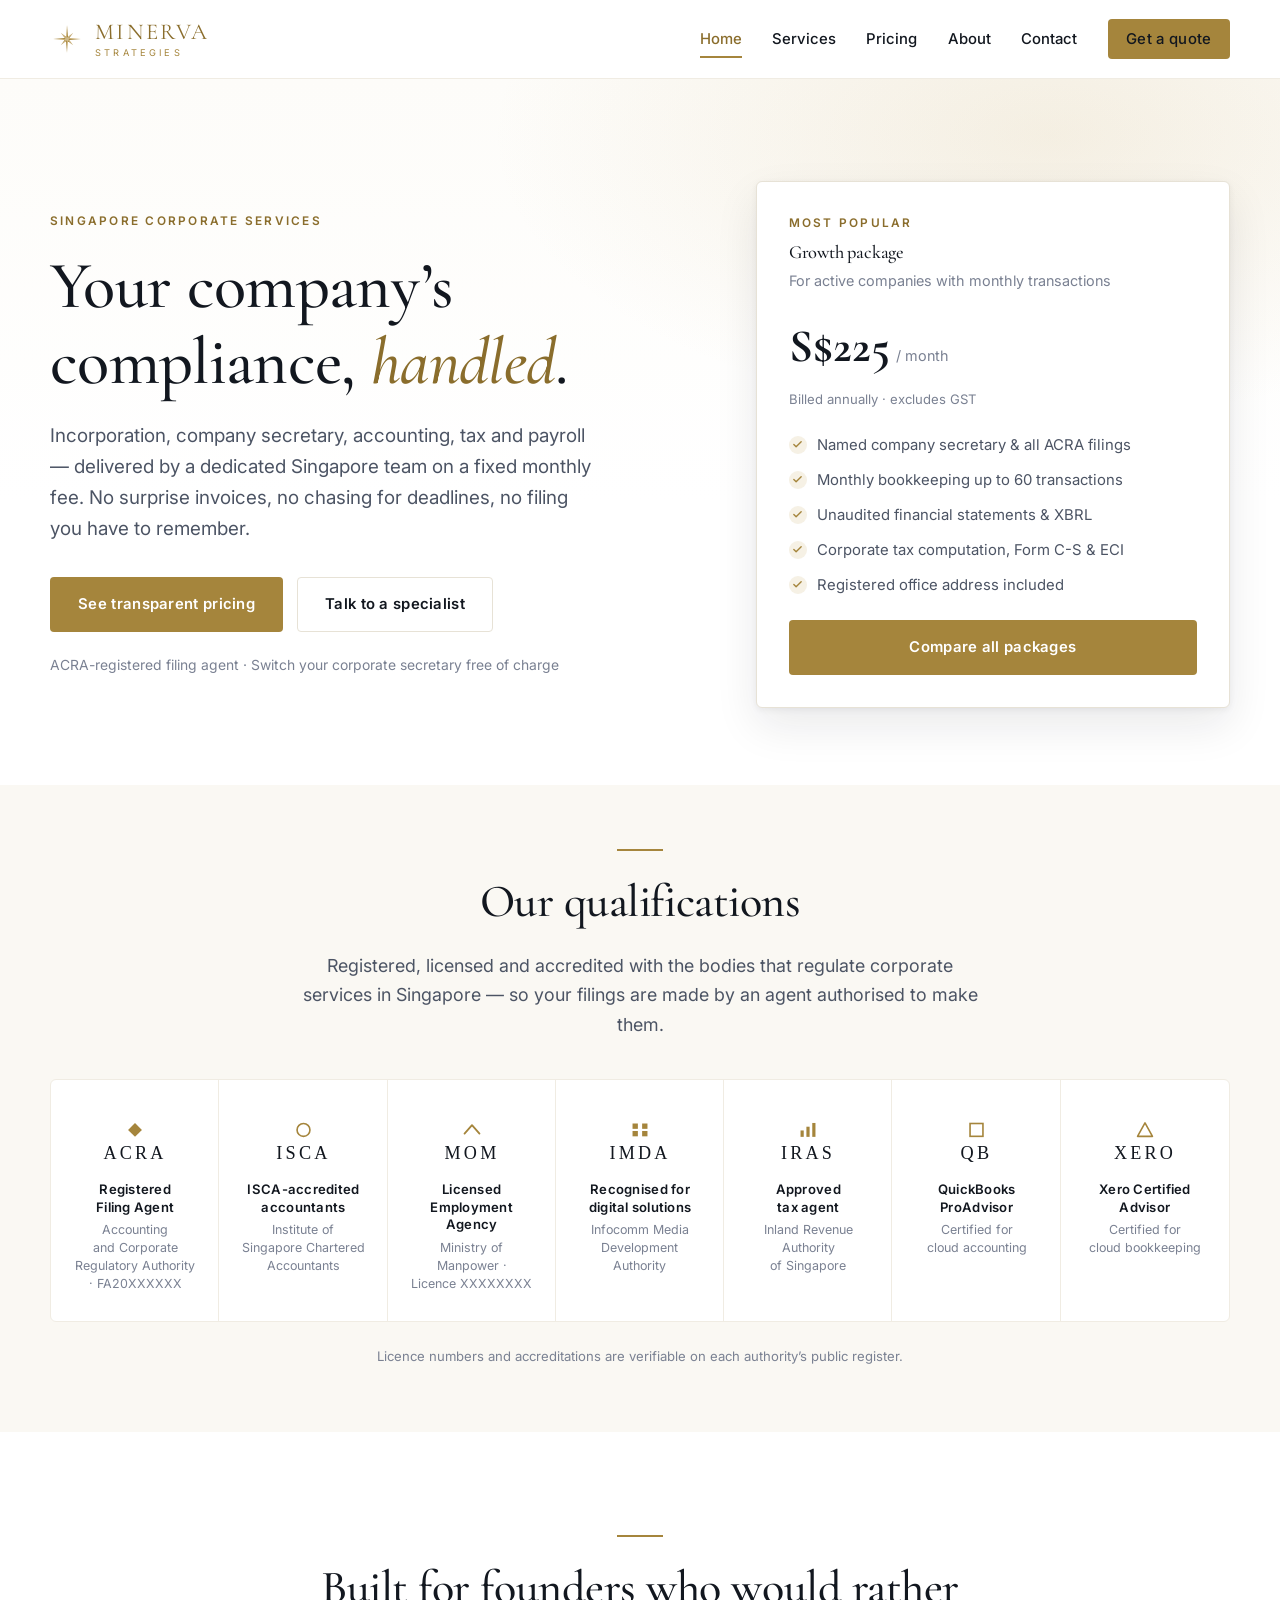
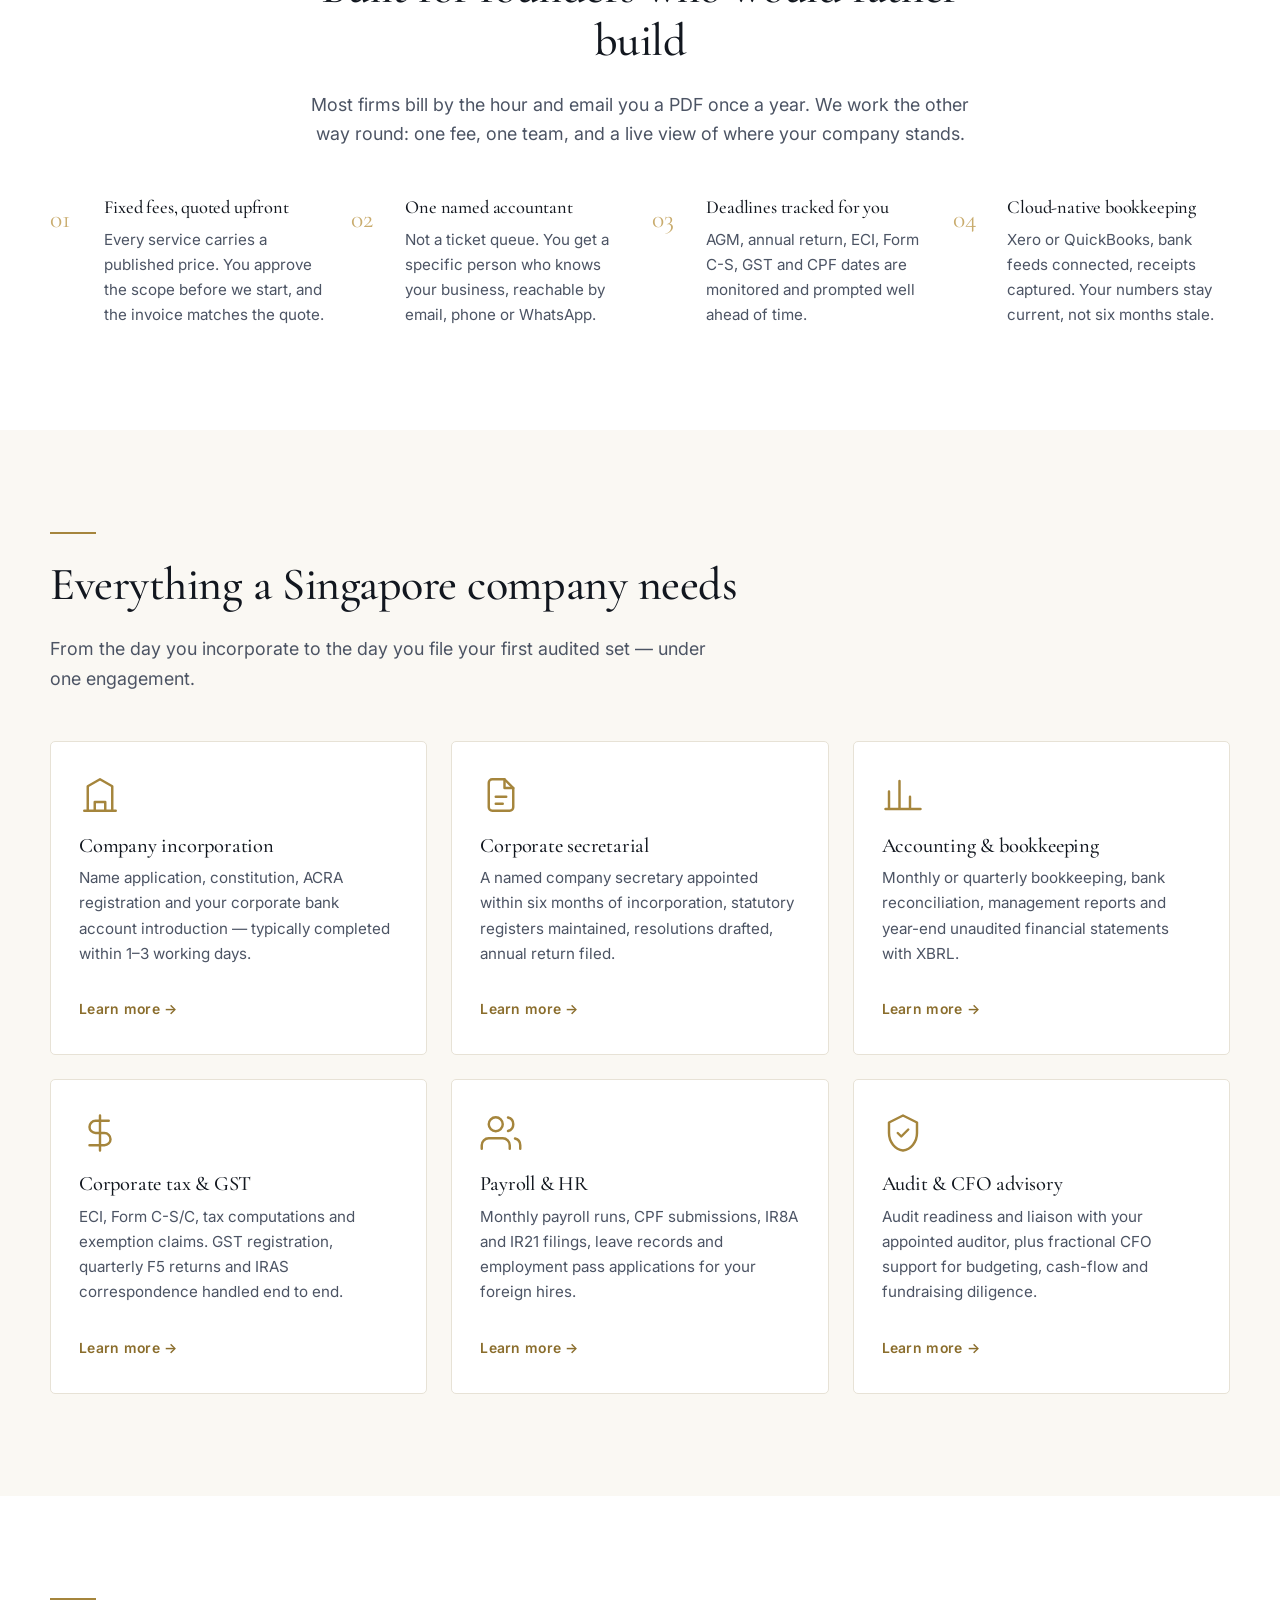
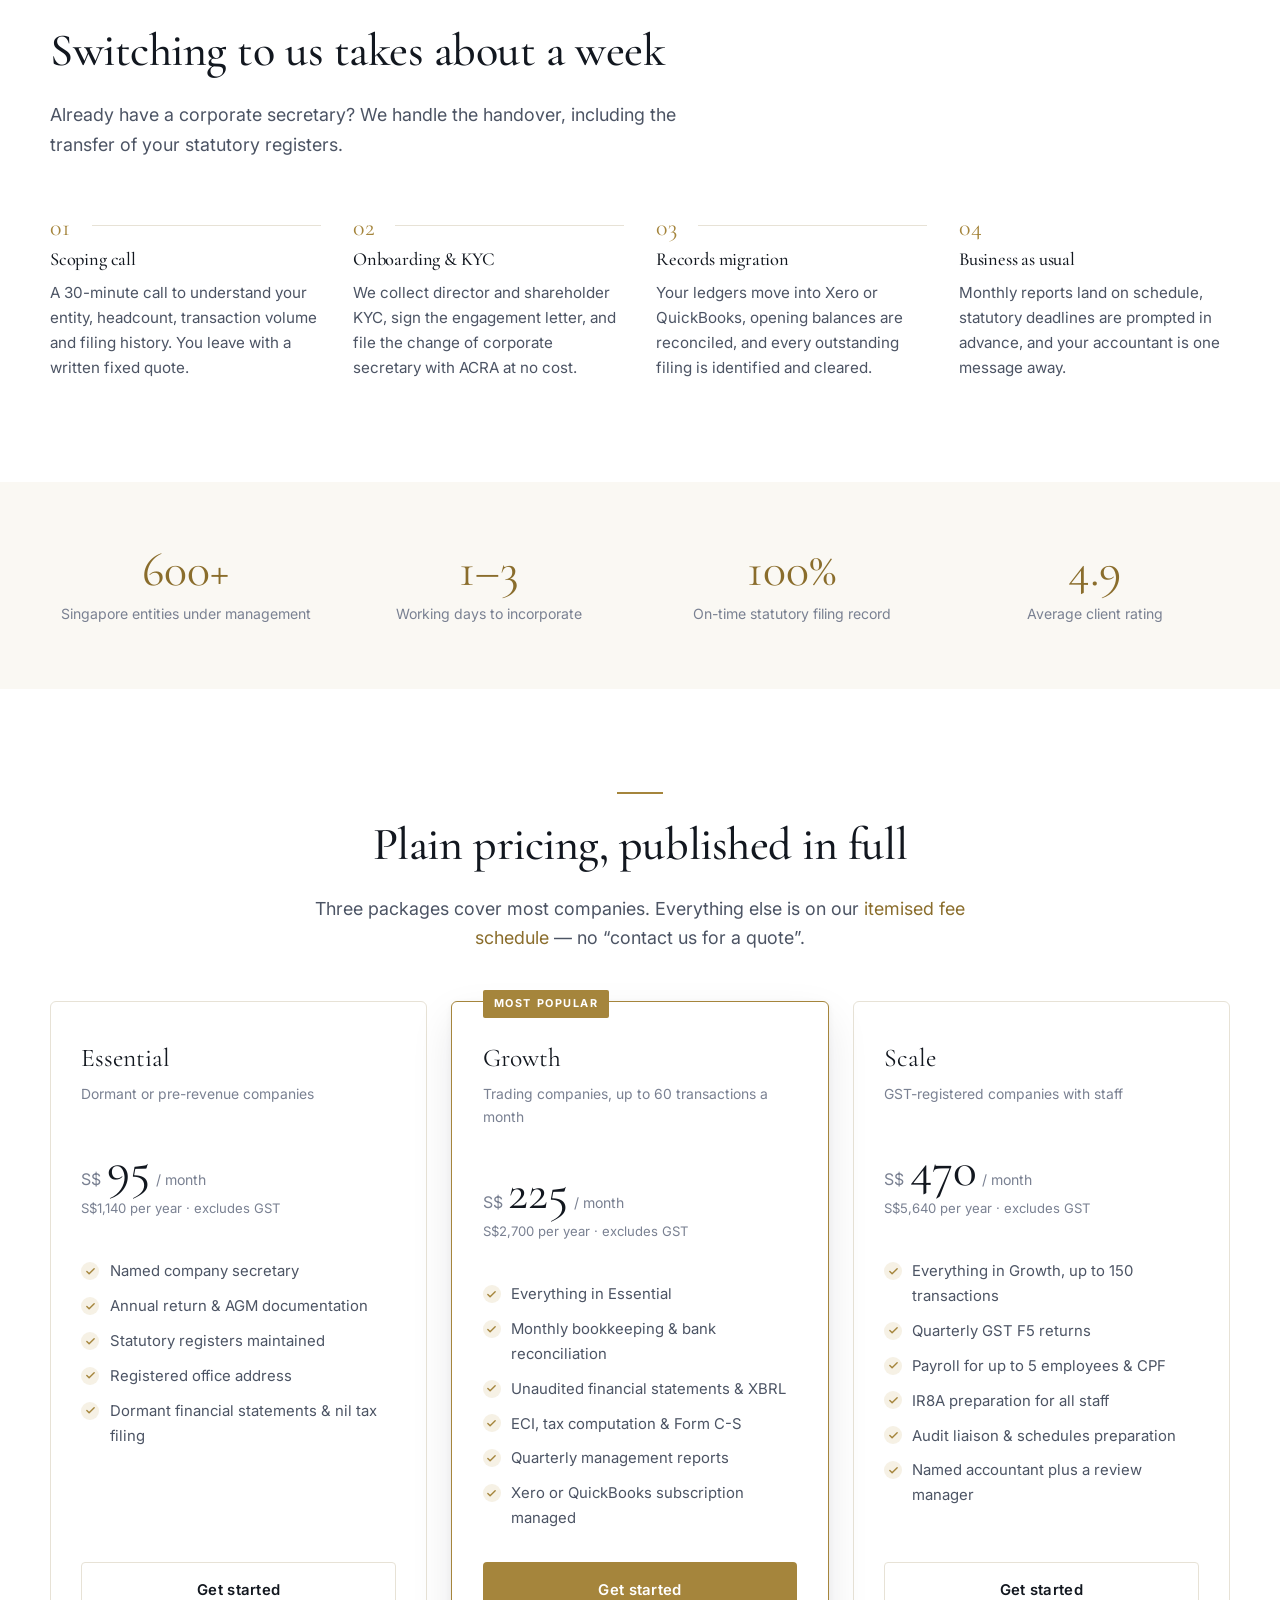
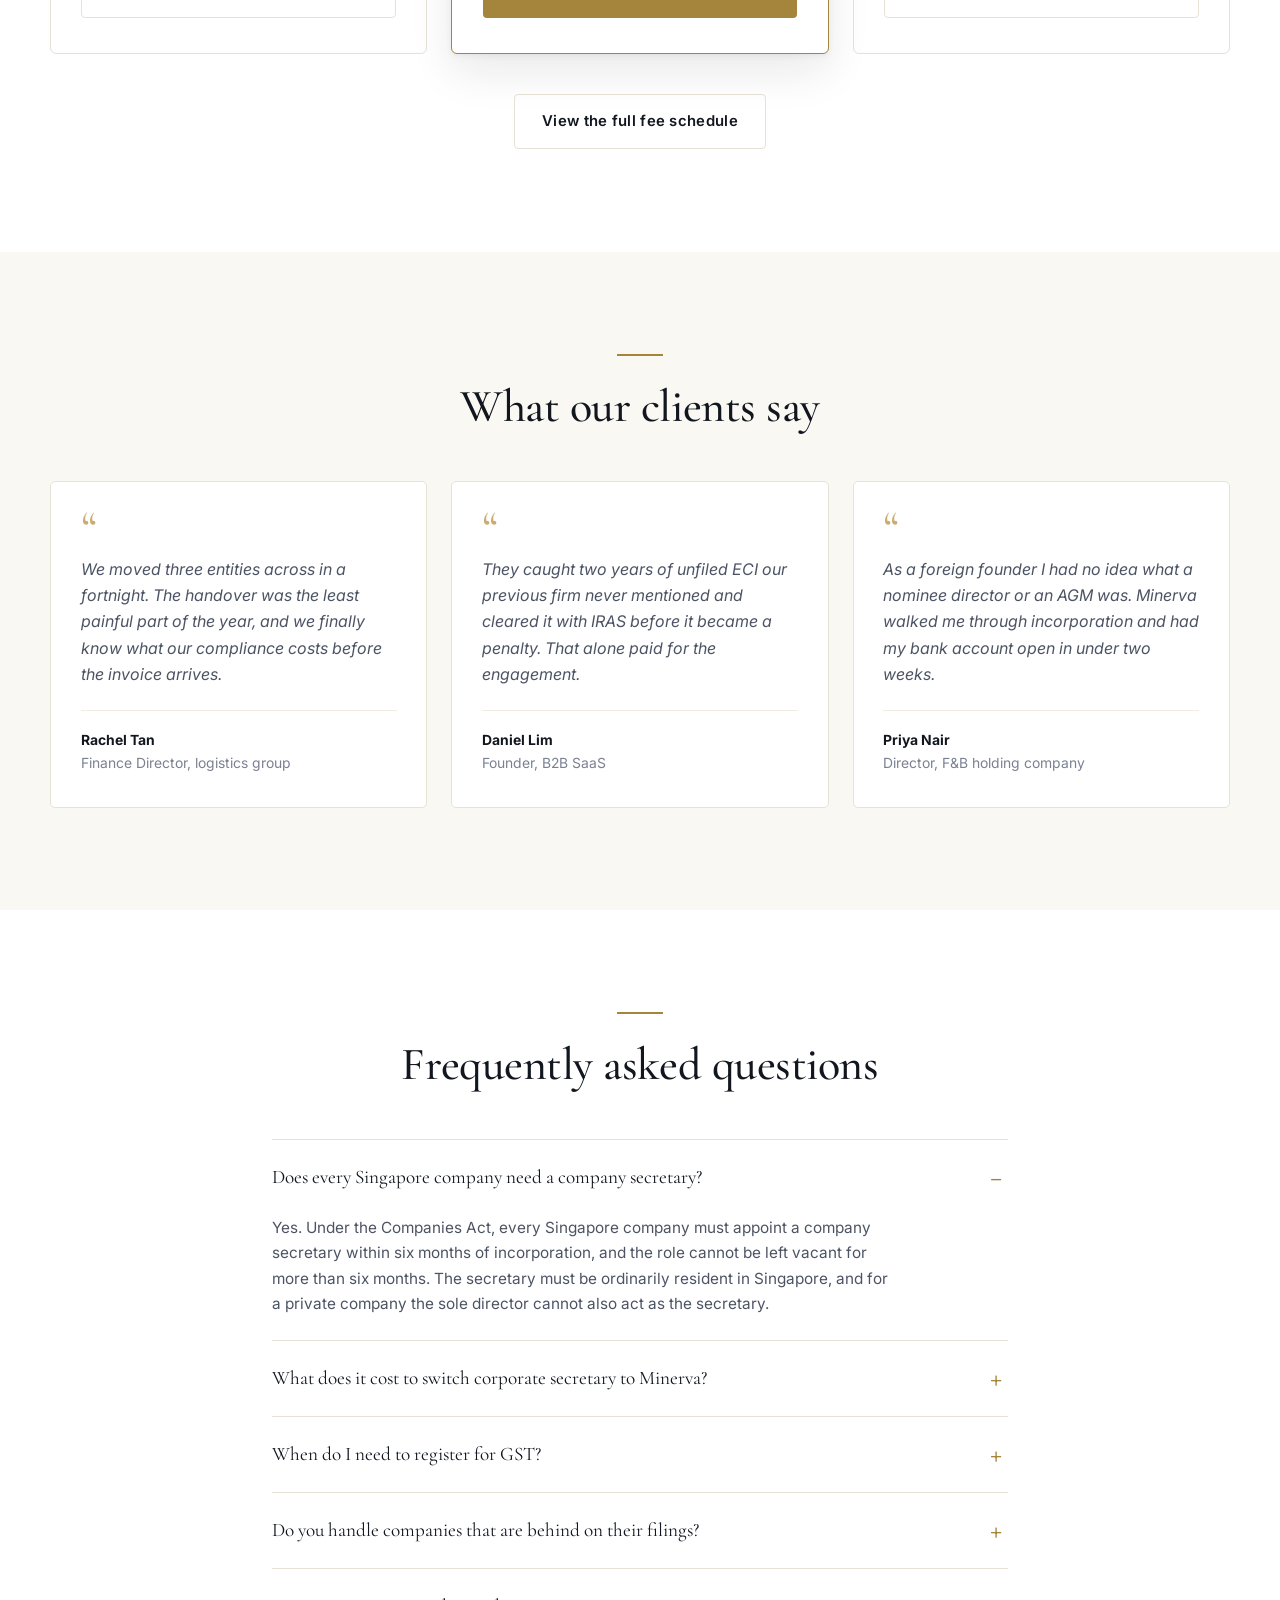
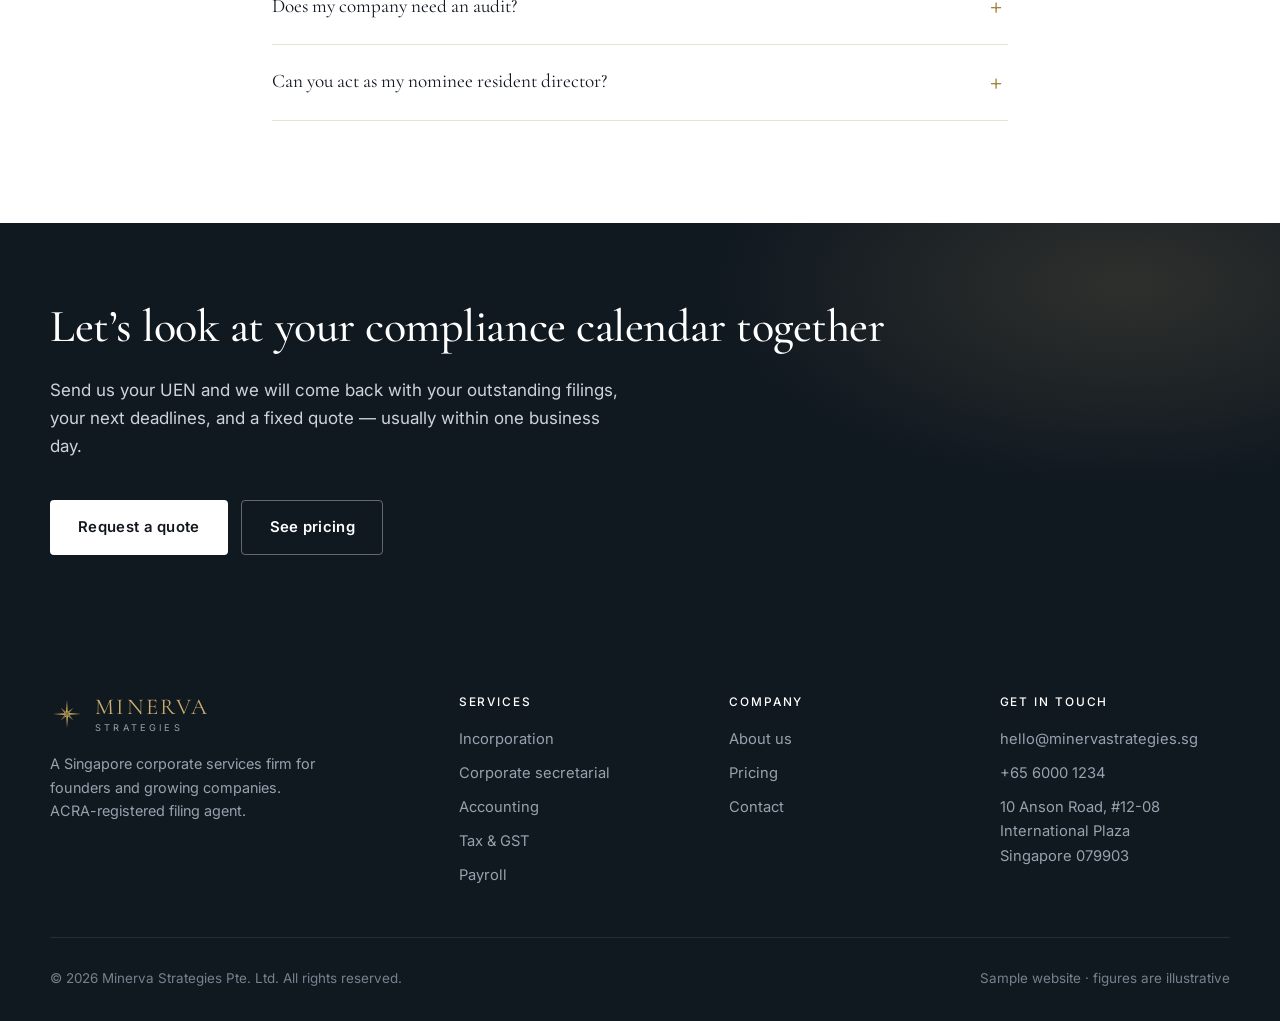
==== commit 1bd9dd94: "Add prominent "Our qualifications" accreditation section Replaces the thin text-only trust strip bel" ====
--- a/index.html
+++ b/index.html
@@ -75,19 +75,76 @@
     </div>
   </section>
 
-  <!-- ============ TRUST BAR ============ -->
-  <div class="trustbar">
-    <div class="wrap trustbar__inner">
-      <p class="trustbar__label">Registered &amp; accredited</p>
-      <ul class="trustbar__items">
-        <li>ACRA Filing Agent</li>
-        <li>ISCA Member Firm</li>
-        <li>IRAS Tax Agent</li>
-        <li>Xero Certified Advisor</li>
-        <li>QuickBooks ProAdvisor</li>
-      </ul>
-    </div>
-  </div>
+  <!-- ============ QUALIFICATIONS ============
+       The marks in assets/img/accreditations/ are placeholders. Replace each
+       file with the official artwork you are licensed to display, and put your
+       real licence numbers in the notes below. -->
+  <section class="section section--tight section--alt" id="qualifications">
+    <div class="wrap">
+      <div class="section-head section-head--center" style="margin-bottom:2.5rem">
+        <hr class="rule">
+        <h2>Our qualifications</h2>
+        <p class="lede" style="margin-inline:auto">
+          Registered, licensed and accredited with the bodies that regulate corporate
+          services in Singapore — so your filings are made by an agent authorised to make them.
+        </p>
+      </div>
+
+      <div class="quals reveal">
+        <div class="qual">
+          <span class="qual__mark"><img src="assets/img/accreditations/acra.svg" alt="ACRA"></span>
+          <span class="qual__body">
+            <span class="qual__name">Registered Filing Agent</span>
+            <span class="qual__note">Accounting and Corporate Regulatory Authority &middot; FA20XXXXXX</span>
+          </span>
+        </div>
+        <div class="qual">
+          <span class="qual__mark"><img src="assets/img/accreditations/isca.svg" alt="ISCA"></span>
+          <span class="qual__body">
+            <span class="qual__name">ISCA-accredited accountants</span>
+            <span class="qual__note">Institute of Singapore Chartered Accountants</span>
+          </span>
+        </div>
+        <div class="qual">
+          <span class="qual__mark"><img src="assets/img/accreditations/mom.svg" alt="Ministry of Manpower"></span>
+          <span class="qual__body">
+            <span class="qual__name">Licensed Employment Agency</span>
+            <span class="qual__note">Ministry of Manpower &middot; Licence XXXXXXXX</span>
+          </span>
+        </div>
+        <div class="qual">
+          <span class="qual__mark"><img src="assets/img/accreditations/imda.svg" alt="IMDA"></span>
+          <span class="qual__body">
+            <span class="qual__name">Recognised for digital solutions</span>
+            <span class="qual__note">Infocomm Media Development Authority</span>
+          </span>
+        </div>
+        <div class="qual">
+          <span class="qual__mark"><img src="assets/img/accreditations/iras.svg" alt="IRAS"></span>
+          <span class="qual__body">
+            <span class="qual__name">Approved tax agent</span>
+            <span class="qual__note">Inland Revenue Authority of Singapore</span>
+          </span>
+        </div>
+        <div class="qual">
+          <span class="qual__mark"><img src="assets/img/accreditations/quickbooks.svg" alt="QuickBooks"></span>
+          <span class="qual__body">
+            <span class="qual__name">QuickBooks ProAdvisor</span>
+            <span class="qual__note">Certified for cloud accounting</span>
+          </span>
+        </div>
+        <div class="qual">
+          <span class="qual__mark"><img src="assets/img/accreditations/xero.svg" alt="Xero"></span>
+          <span class="qual__body">
+            <span class="qual__name">Xero Certified Advisor</span>
+            <span class="qual__note">Certified for cloud bookkeeping</span>
+          </span>
+        </div>
+      </div>
+
+      <p class="quals__footnote">Licence numbers and accreditations are verifiable on each authority&rsquo;s public register.</p>
+    </div>
+  </section>
 
   <!-- ============ VALUE PROPS ============ -->
   <section class="section">
--- a/assets/css/styles.css
+++ b/assets/css/styles.css
@@ -1,9 +1,14 @@
 /* ==========================================================================
-   Minerva Strategies — global stylesheet
+   Minerva Strategies - global stylesheet
    Palette is derived from the logo: faceted gold compass on ivory.
    ========================================================================== */
 
 :root {
+  /* The brand commits to a single light world: ivory ground, gold compass,
+     navy bands. Pinning color-scheme keeps form controls and scrollbars from
+     being recoloured by a viewer's dark-mode preference. */
+  color-scheme: light;
+
   --gold: #a5853c;
   --gold-light: #c9ac6e;
   --gold-deep: #8a6d2c;
@@ -249,31 +254,67 @@
   .hero__grid { grid-template-columns: 1fr; gap: 2.5rem; }
 }
 
-/* ---------- trust bar ---------- */
-.trustbar {
-  border-block: 1px solid var(--line-soft);
-  background: var(--bg-alt);
-  padding: 1.6rem 0;
-}
-.trustbar__inner {
+/* ---------- qualifications ----------
+   Accreditation badges. The marks in assets/img/accreditations/ are
+   placeholders — replace each file with the official artwork you are
+   licensed to display, keeping the same filename. */
+/* Flex rather than grid: there are seven badges, so at most column counts the
+   final row is short. Flex items grow to fill it; grid would leave a hole.
+   Separators are leading borders pulled under the container edge by -1px, so
+   the outer border never doubles up. */
+.quals {
   display: flex;
   flex-wrap: wrap;
+  background: var(--bg);
+  border: 1px solid var(--line-soft);
+  border-radius: 6px;
+  overflow: hidden;
+}
+.qual {
+  flex: 1 1 150px;
+  border-inline-start: 1px solid var(--line-soft);
+  border-block-start: 1px solid var(--line-soft);
+  margin-inline-start: -1px;
+  margin-block-start: -1px;
+  padding: 2rem 1.25rem 1.75rem;
+  text-align: center;
+  display: flex;
+  flex-direction: column;
   align-items: center;
-  justify-content: space-between;
-  gap: 1.5rem 2.5rem;
-}
-.trustbar__label {
-  font-size: .72rem;
-  letter-spacing: .18em;
-  text-transform: uppercase;
+  gap: .9rem;
+  transition: background .25s var(--ease);
+}
+.qual:hover { background: var(--gold-wash); }
+.qual__mark {
+  width: 100%;
+  height: 54px;
+  display: grid;
+  place-items: center;
+}
+/* Height is pinned rather than max-height: these SVGs carry a viewBox but no
+   intrinsic width, so an auto width inside a shrink-to-fit parent resolves to
+   zero. Fixing the height lets the aspect ratio supply the width. */
+.qual__mark img { height: 54px; width: auto; max-width: 100%; }
+.qual__body { display: flex; flex-direction: column; gap: .3rem; }
+.qual__name {
+  font-size: .82rem;
+  font-weight: 600;
+  color: var(--ink);
+  letter-spacing: .02em;
+  line-height: 1.35;
+  text-wrap: balance;
+}
+.qual__note {
+  font-size: .78rem;
   color: var(--muted);
-}
-.trustbar__items { display: flex; flex-wrap: wrap; gap: 1.4rem 2.2rem; }
-.trustbar__items li {
-  font-family: var(--serif);
-  font-size: 1.15rem;
-  color: var(--ink);
-  letter-spacing: .04em;
+  line-height: 1.45;
+  text-wrap: balance;
+}
+.quals__footnote {
+  margin-top: 1.5rem;
+  font-size: .82rem;
+  color: var(--muted);
+  text-align: center;
 }
 
 /* ---------- stats ---------- */
@@ -305,7 +346,7 @@
   font-weight: 600;
   letter-spacing: .02em;
 }
-.card__link::after { content: " →"; }
+.card__link::after { content: " \2192"; }
 
 /* value card, numbered */
 .value { position: relative; padding-left: 3.4rem; }
@@ -441,7 +482,7 @@
 .callout strong { color: var(--ink); }
 .callout ul { margin-top: .7rem; display: grid; gap: .4rem; }
 .callout li { padding-left: 1.1rem; position: relative; }
-.callout li::before { content: "—"; position: absolute; left: 0; color: var(--gold); }
+.callout li::before { content: "\2014"; position: absolute; left: 0; color: var(--gold); }
 
 /* ---------- testimonials ---------- */
 .quote {
@@ -479,7 +520,7 @@
   color: var(--gold);
   transition: transform .2s var(--ease);
 }
-.faq details[open] summary::after { content: "−"; }
+.faq details[open] summary::after { content: "\2212"; }
 .faq details p { padding-bottom: 1.5rem; font-size: .96rem; margin: 0; max-width: 62ch; }
 
 /* ---------- dark CTA band ---------- */
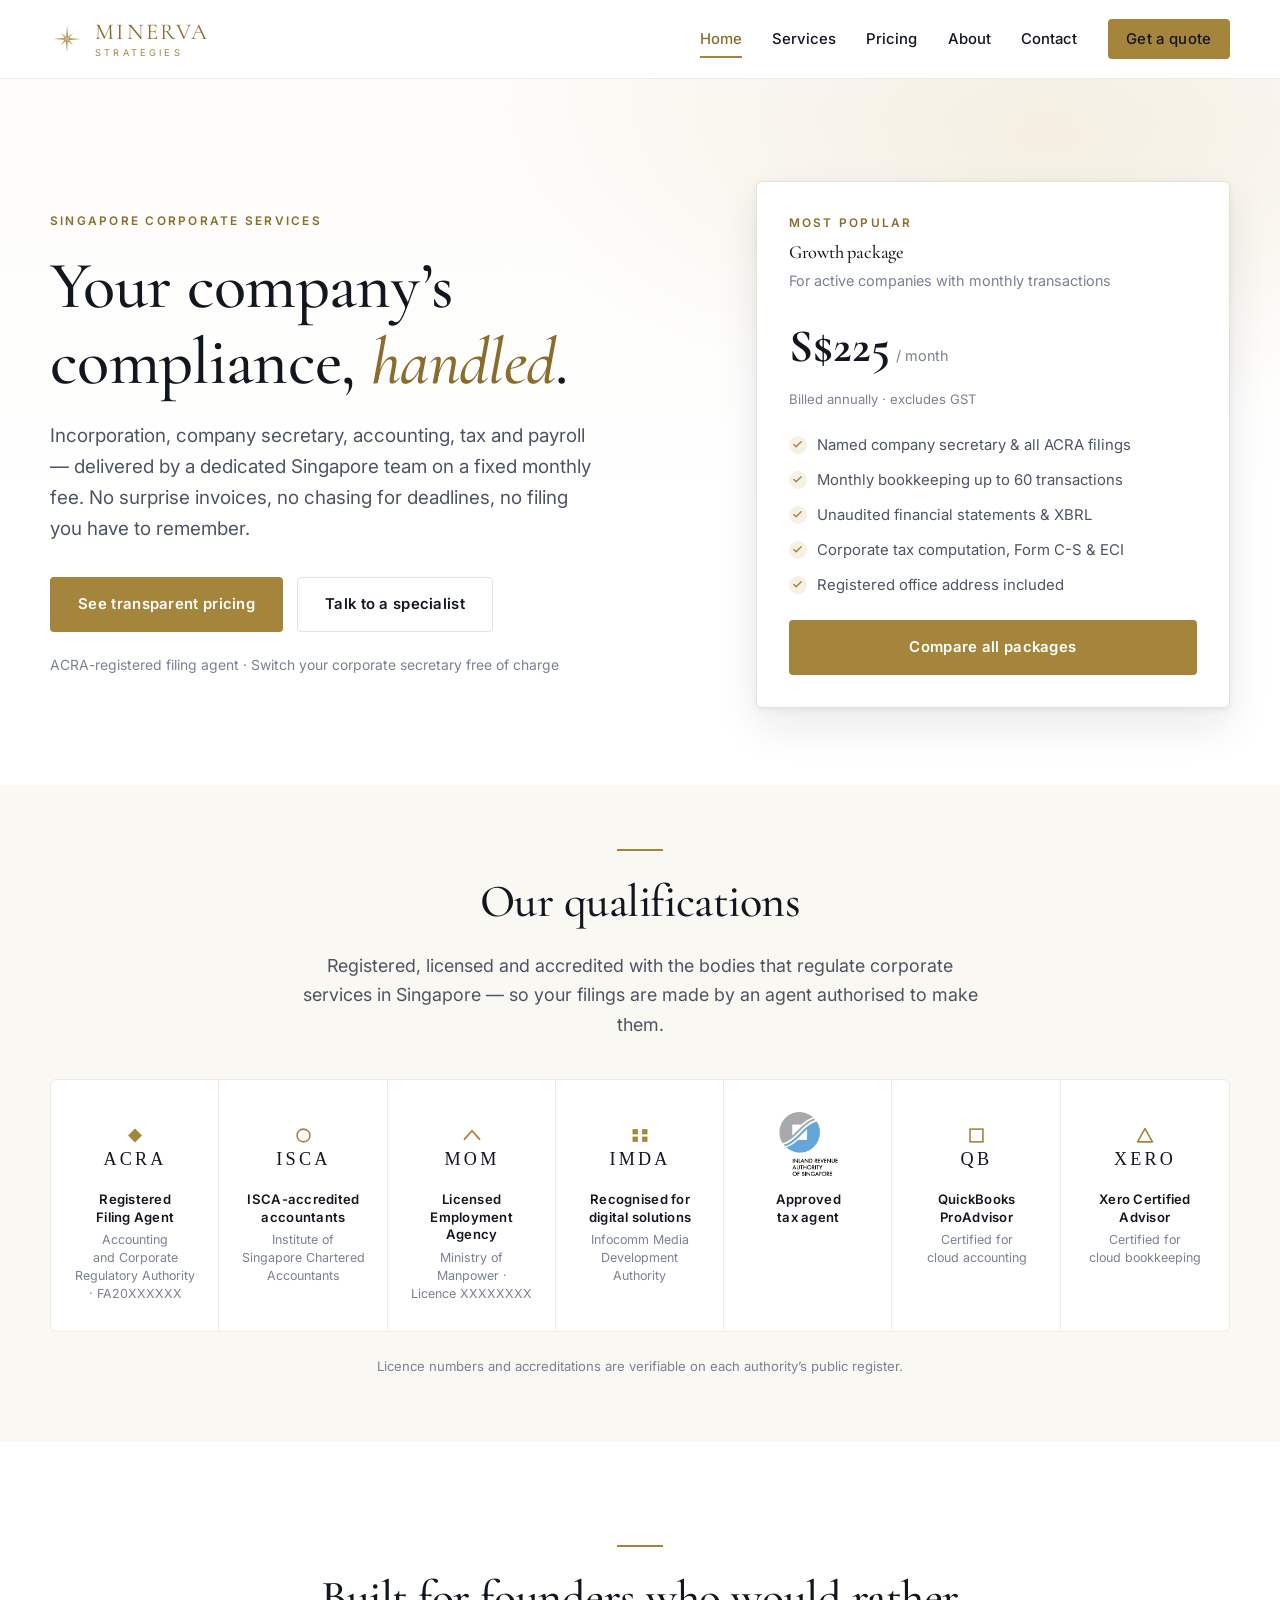
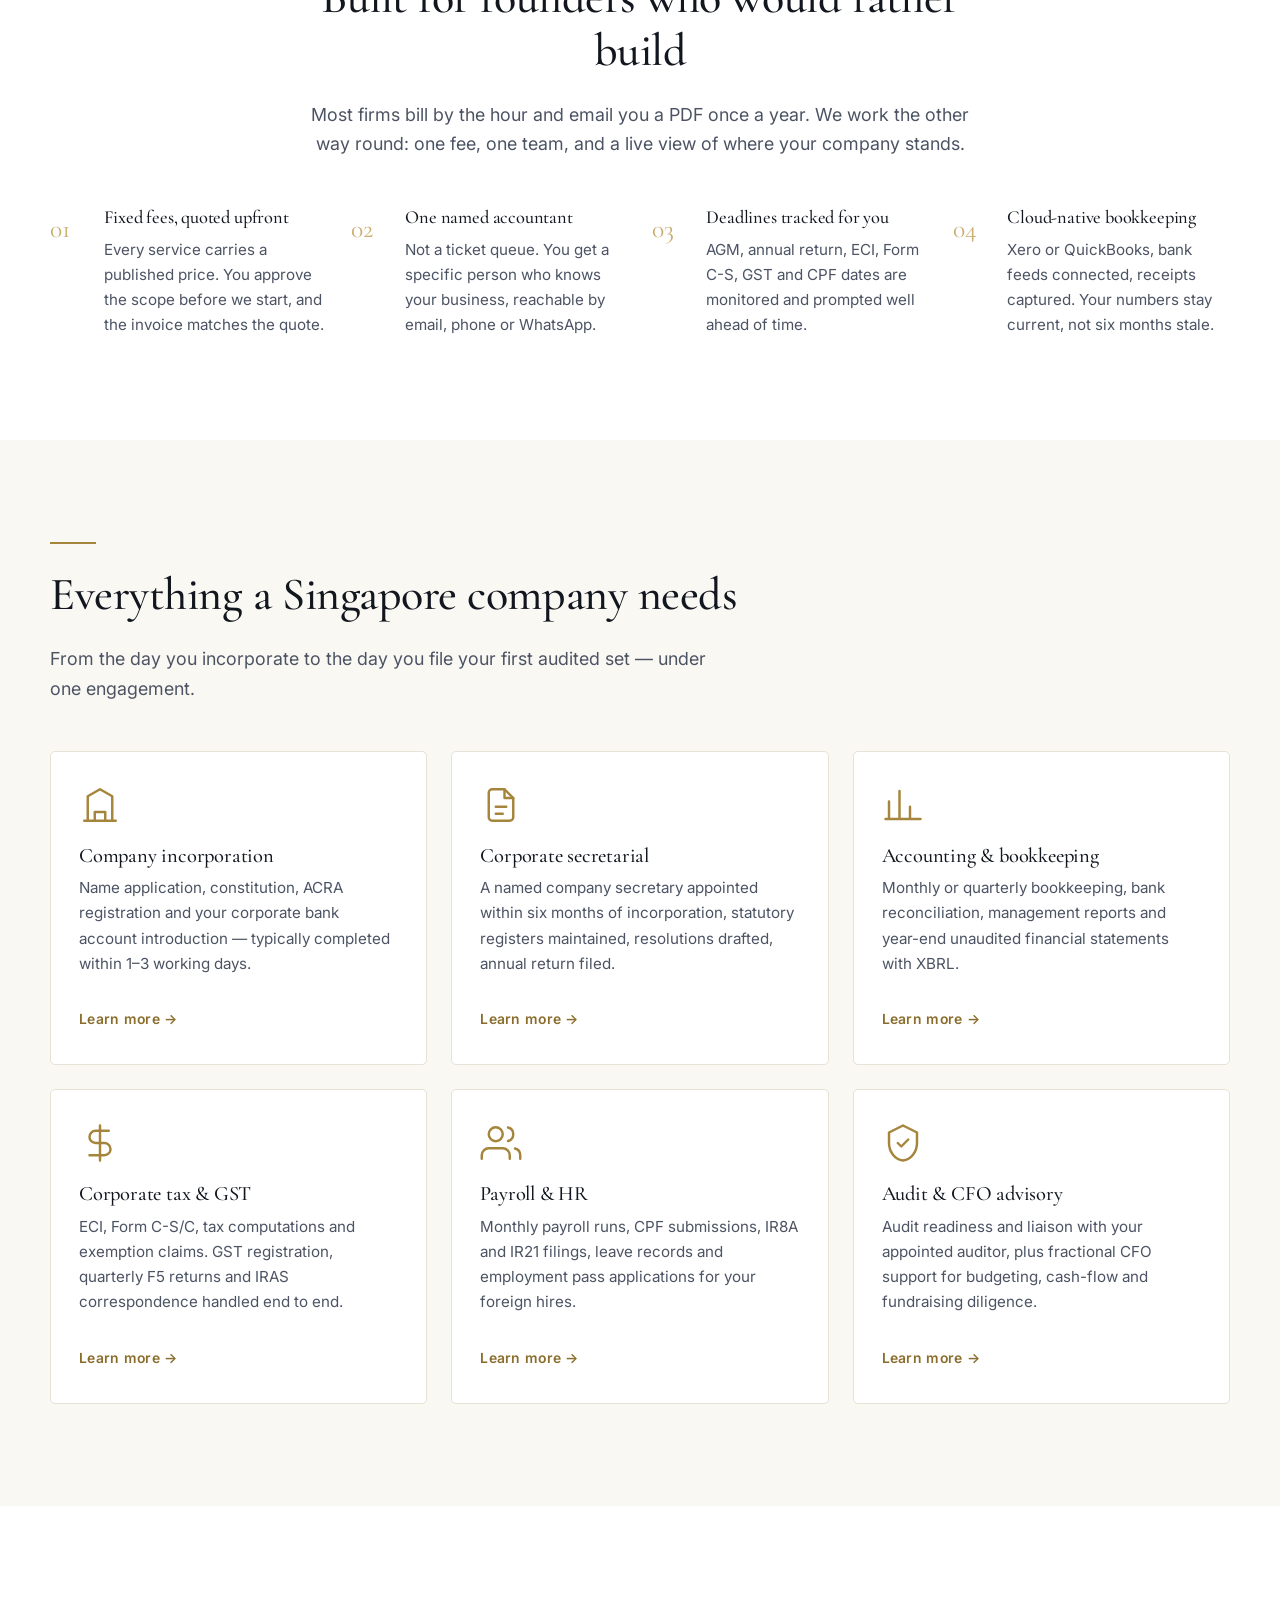
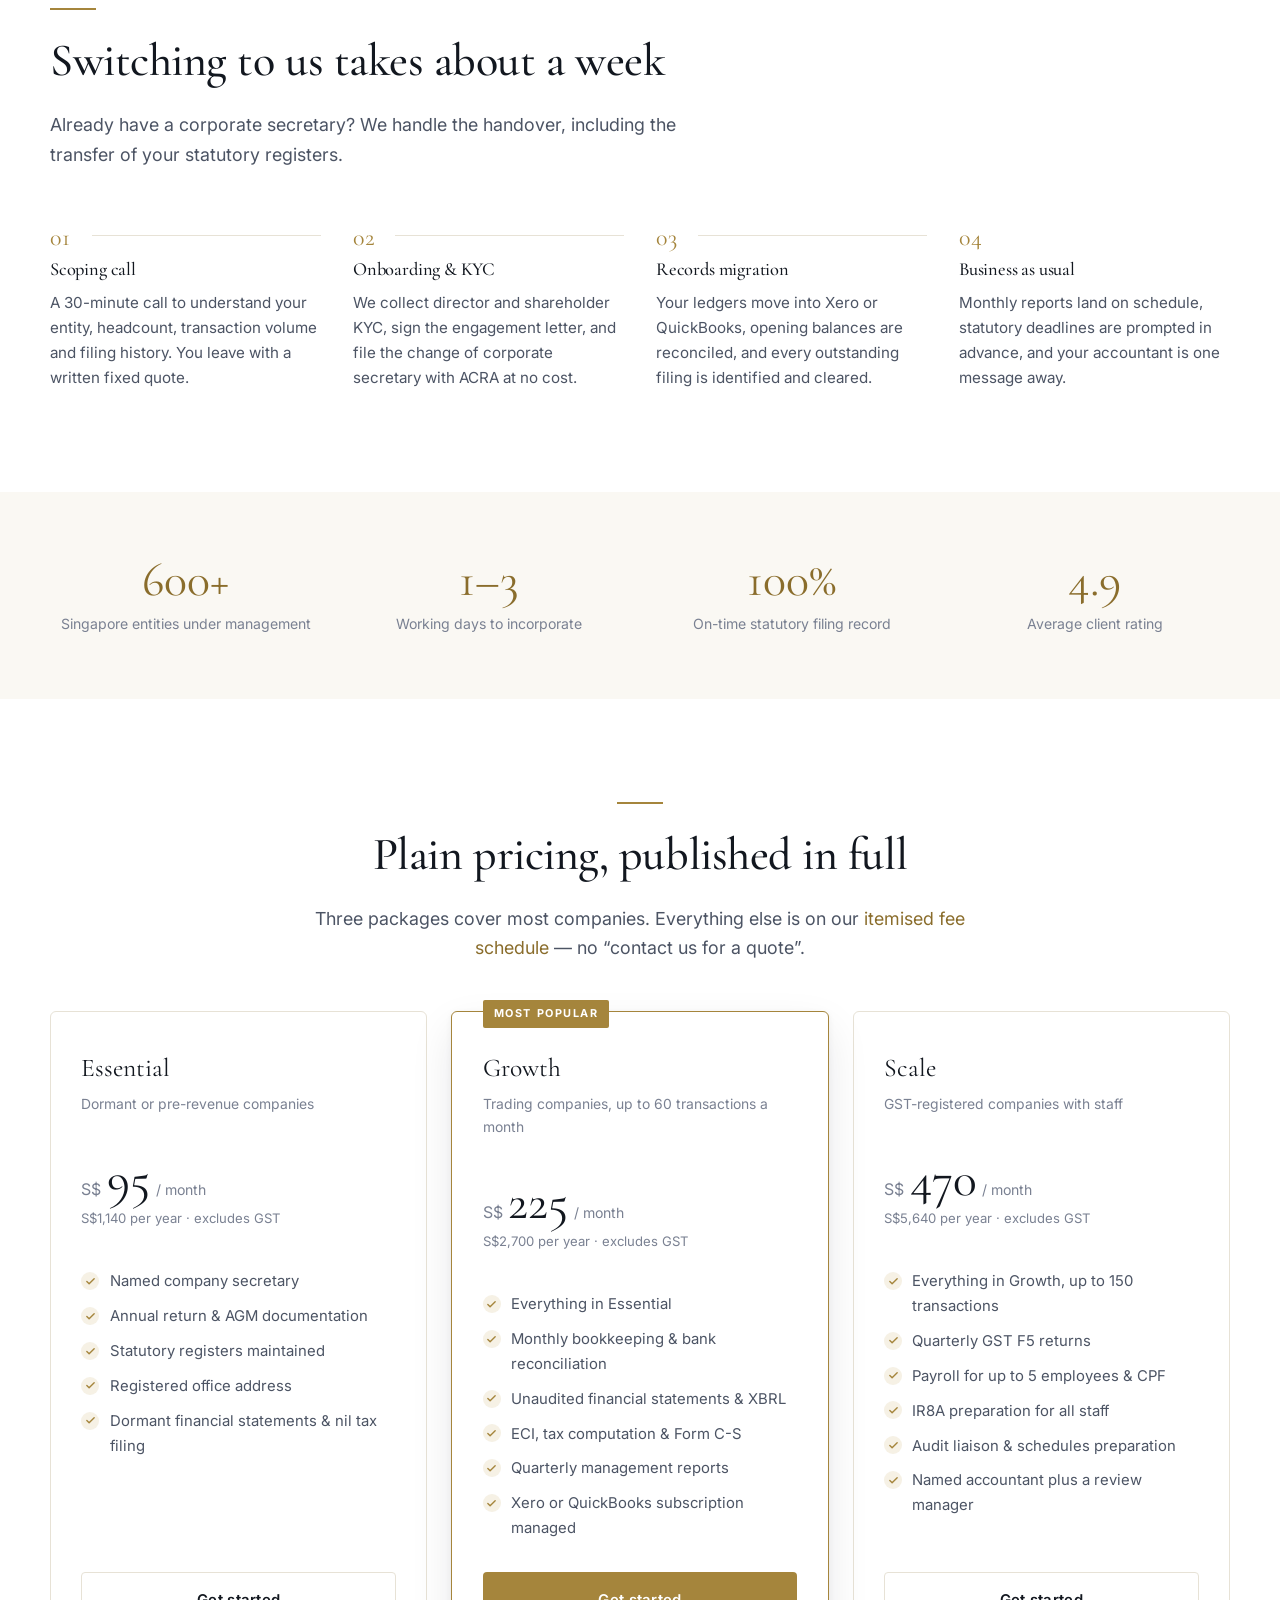
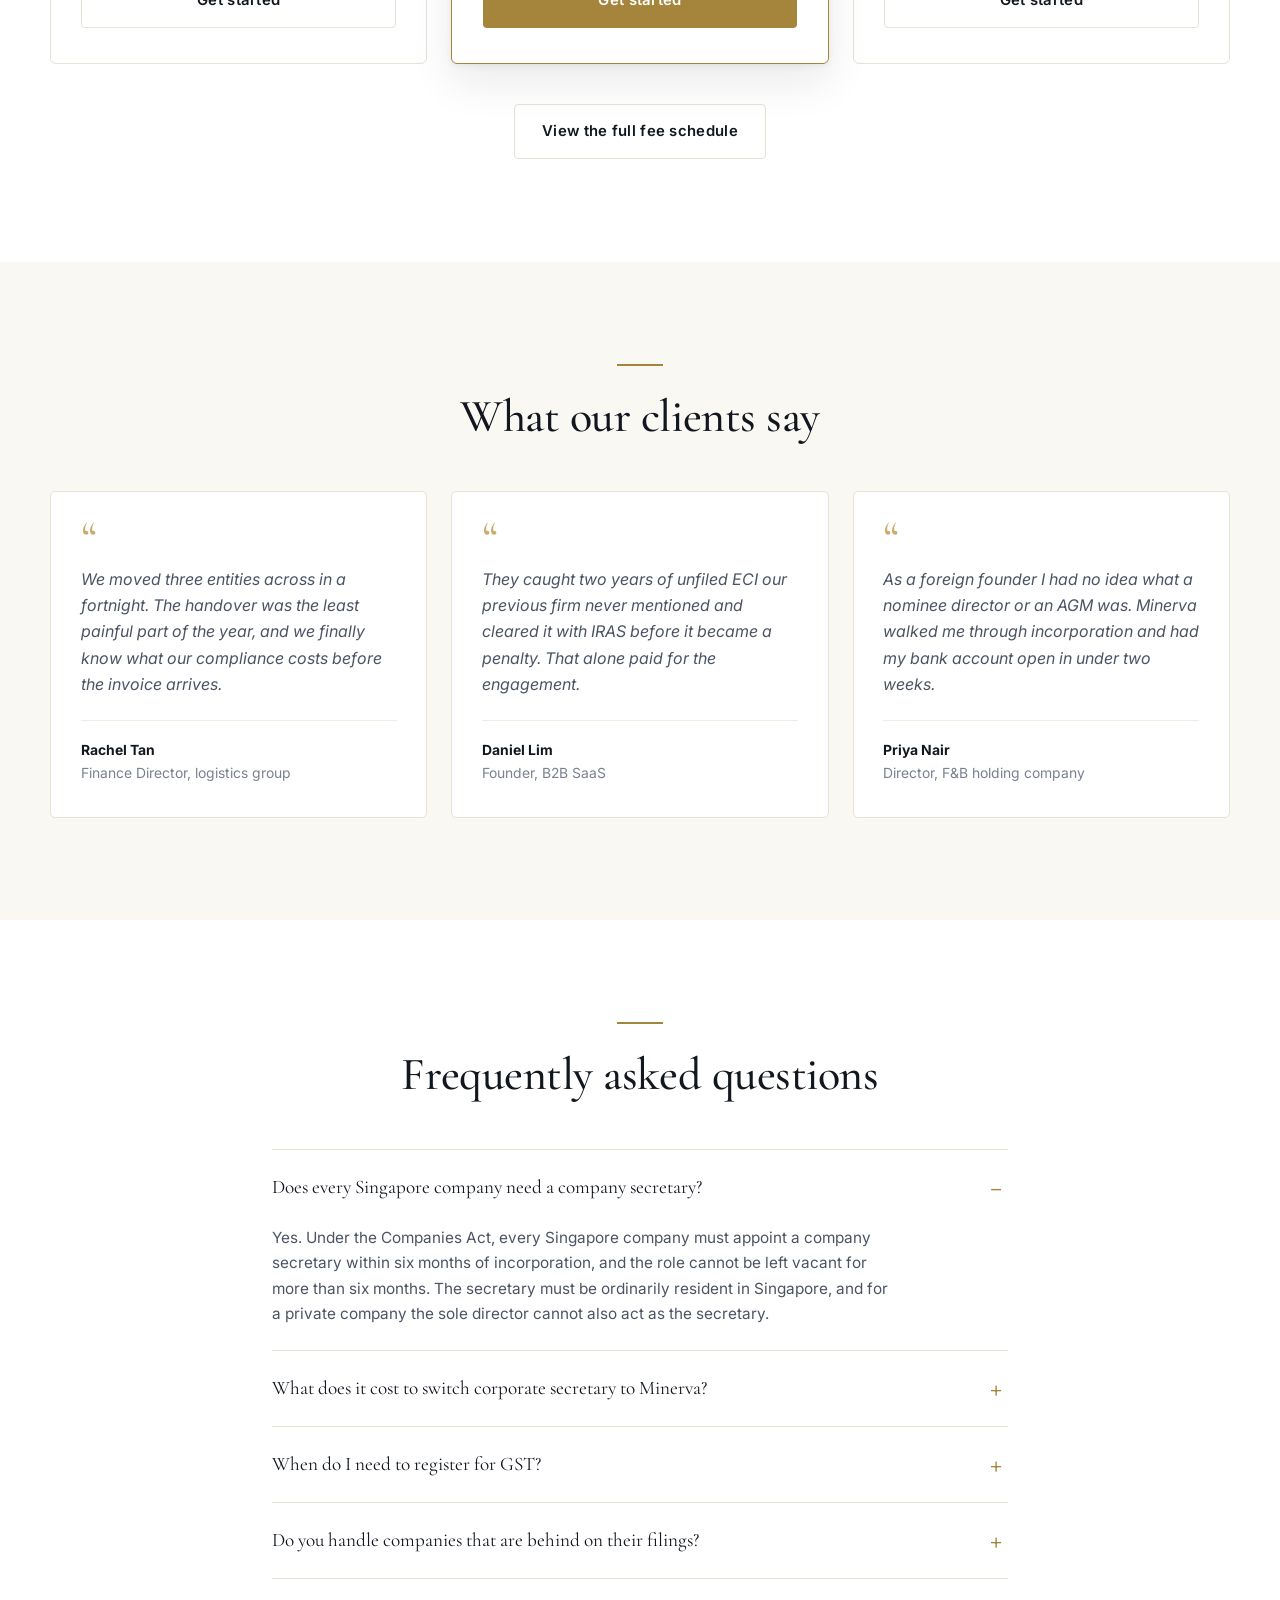
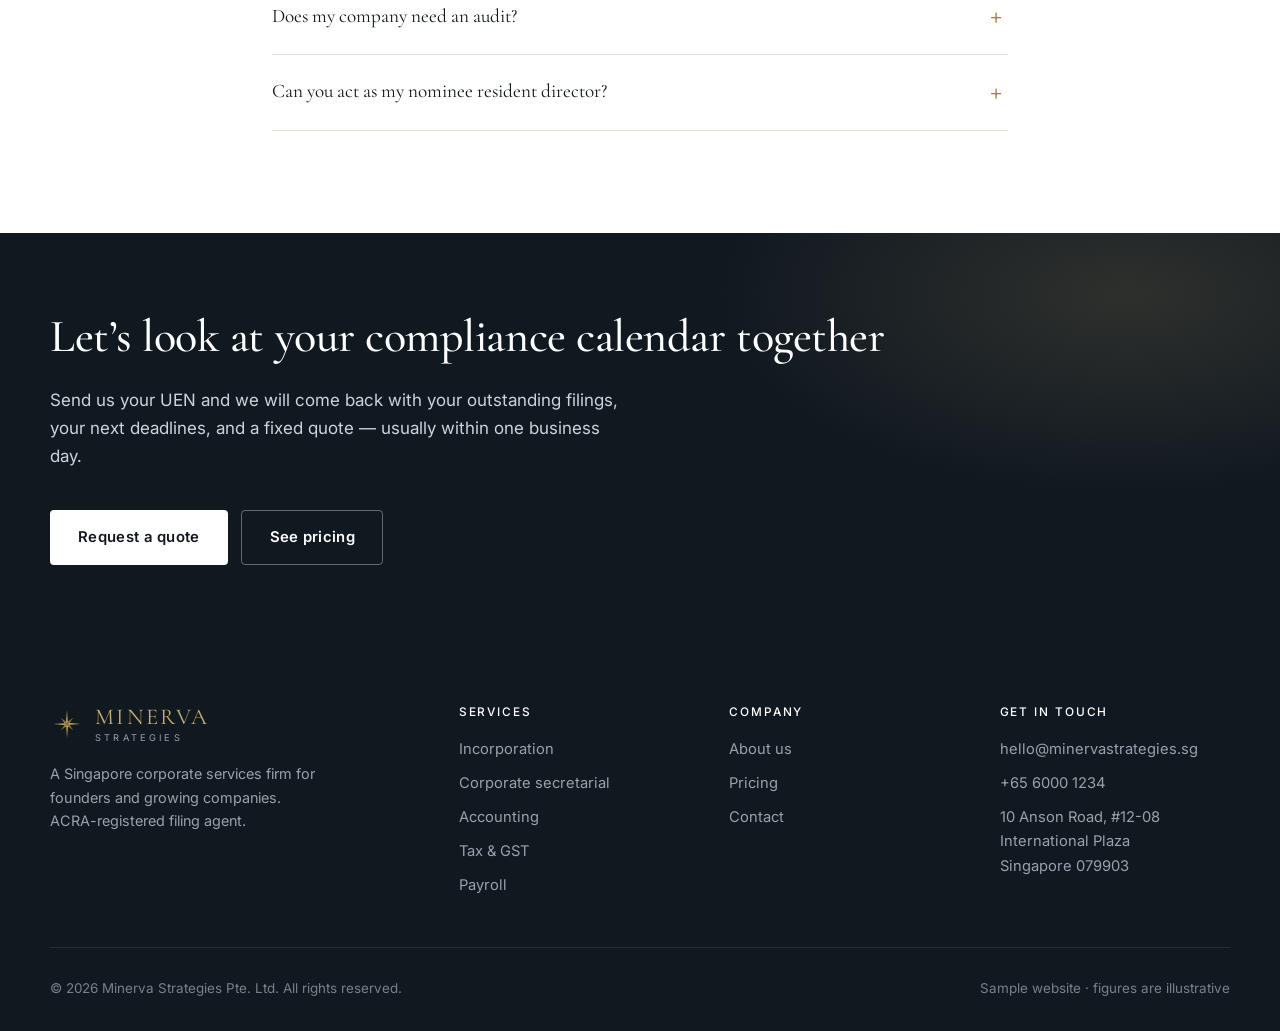
==== commit 0f446949: "Use the official IRAS logo in the qualifications row Points the IRAS badge at iras-logo-86x94.png an" ====
--- a/index.html
+++ b/index.html
@@ -76,9 +76,10 @@
   </section>
 
   <!-- ============ QUALIFICATIONS ============
-       The marks in assets/img/accreditations/ are placeholders. Replace each
-       file with the official artwork you are licensed to display, and put your
-       real licence numbers in the notes below. -->
+       IRAS uses official artwork. The other six marks in
+       assets/img/accreditations/ are placeholders - replace each with the
+       official logo you are licensed to display, and put your real licence
+       numbers in the notes below. -->
   <section class="section section--tight section--alt" id="qualifications">
     <div class="wrap">
       <div class="section-head section-head--center" style="margin-bottom:2.5rem">
@@ -120,10 +121,9 @@
           </span>
         </div>
         <div class="qual">
-          <span class="qual__mark"><img src="assets/img/accreditations/iras.svg" alt="IRAS"></span>
+          <span class="qual__mark"><img src="assets/img/accreditations/iras-logo-86x94.png" alt="Inland Revenue Authority of Singapore"></span>
           <span class="qual__body">
             <span class="qual__name">Approved tax agent</span>
-            <span class="qual__note">Inland Revenue Authority of Singapore</span>
           </span>
         </div>
         <div class="qual">
--- a/assets/css/styles.css
+++ b/assets/css/styles.css
@@ -287,14 +287,16 @@
 .qual:hover { background: var(--gold-wash); }
 .qual__mark {
   width: 100%;
-  height: 54px;
+  height: 64px;
   display: grid;
   place-items: center;
 }
-/* Height is pinned rather than max-height: these SVGs carry a viewBox but no
-   intrinsic width, so an auto width inside a shrink-to-fit parent resolves to
-   zero. Fixing the height lets the aspect ratio supply the width. */
-.qual__mark img { height: 54px; width: auto; max-width: 100%; }
+/* Constrained on both axes so wide lockups and portrait ones both fit: a wide
+   mark hits max-width first, a tall one hits max-height. The slot needs its
+   definite width above for this to resolve - marks supplied as SVG carry a
+   viewBox but no intrinsic width, and inside a shrink-to-fit parent that
+   collapses them to zero. */
+.qual__mark img { max-height: 64px; max-width: 100%; }
 .qual__body { display: flex; flex-direction: column; gap: .3rem; }
 .qual__name {
   font-size: .82rem;
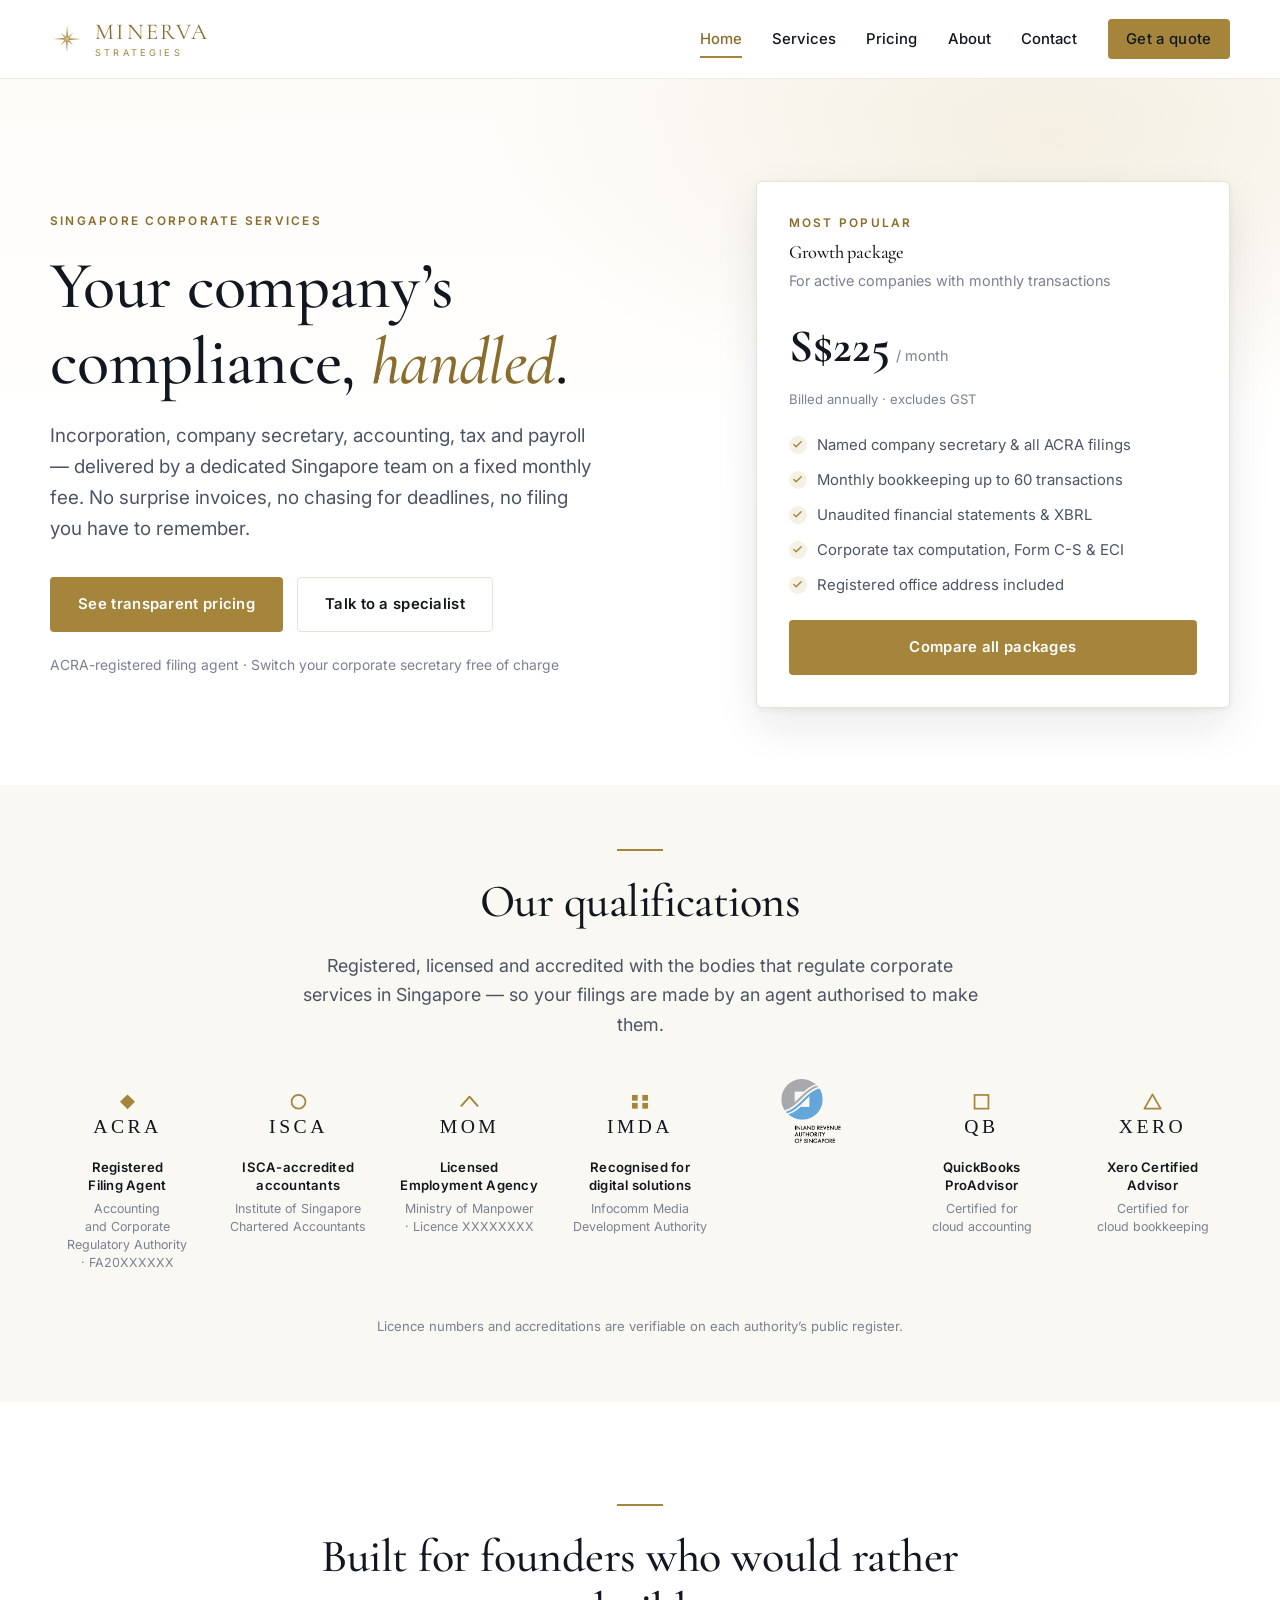
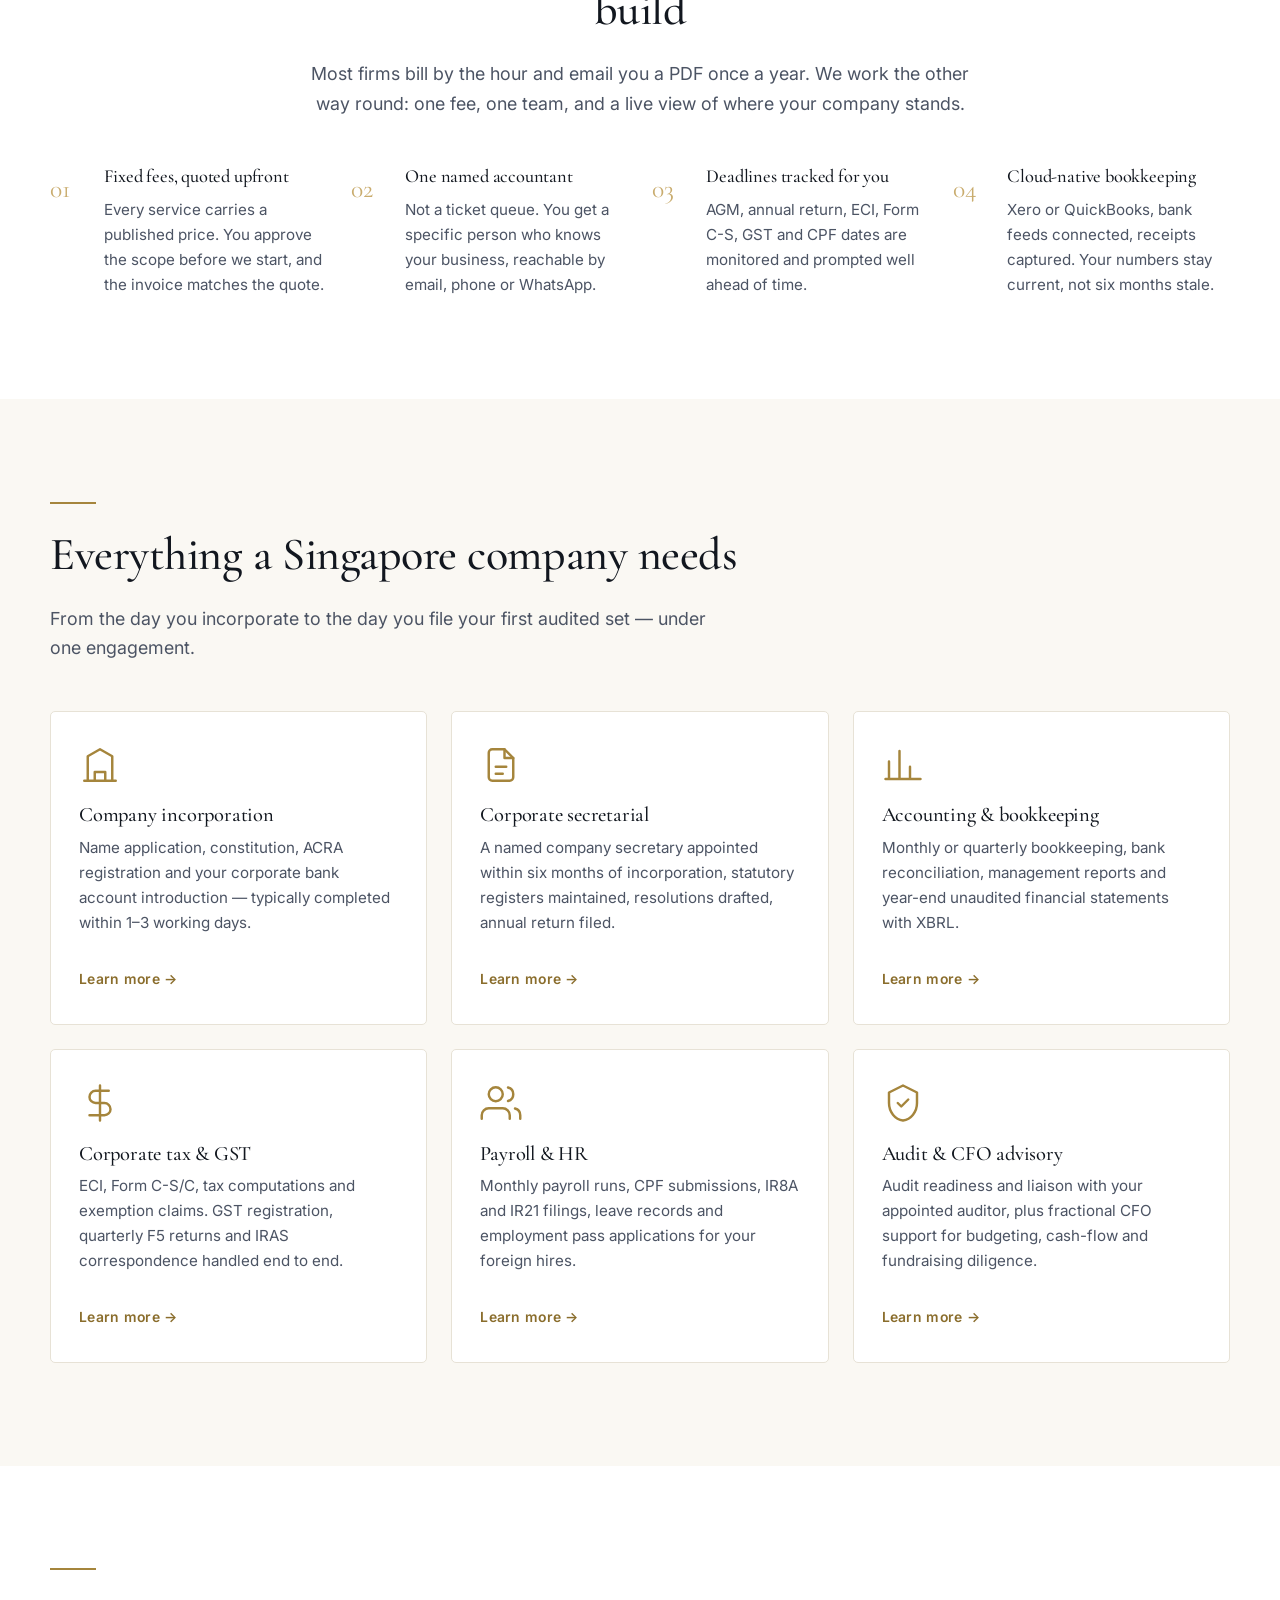
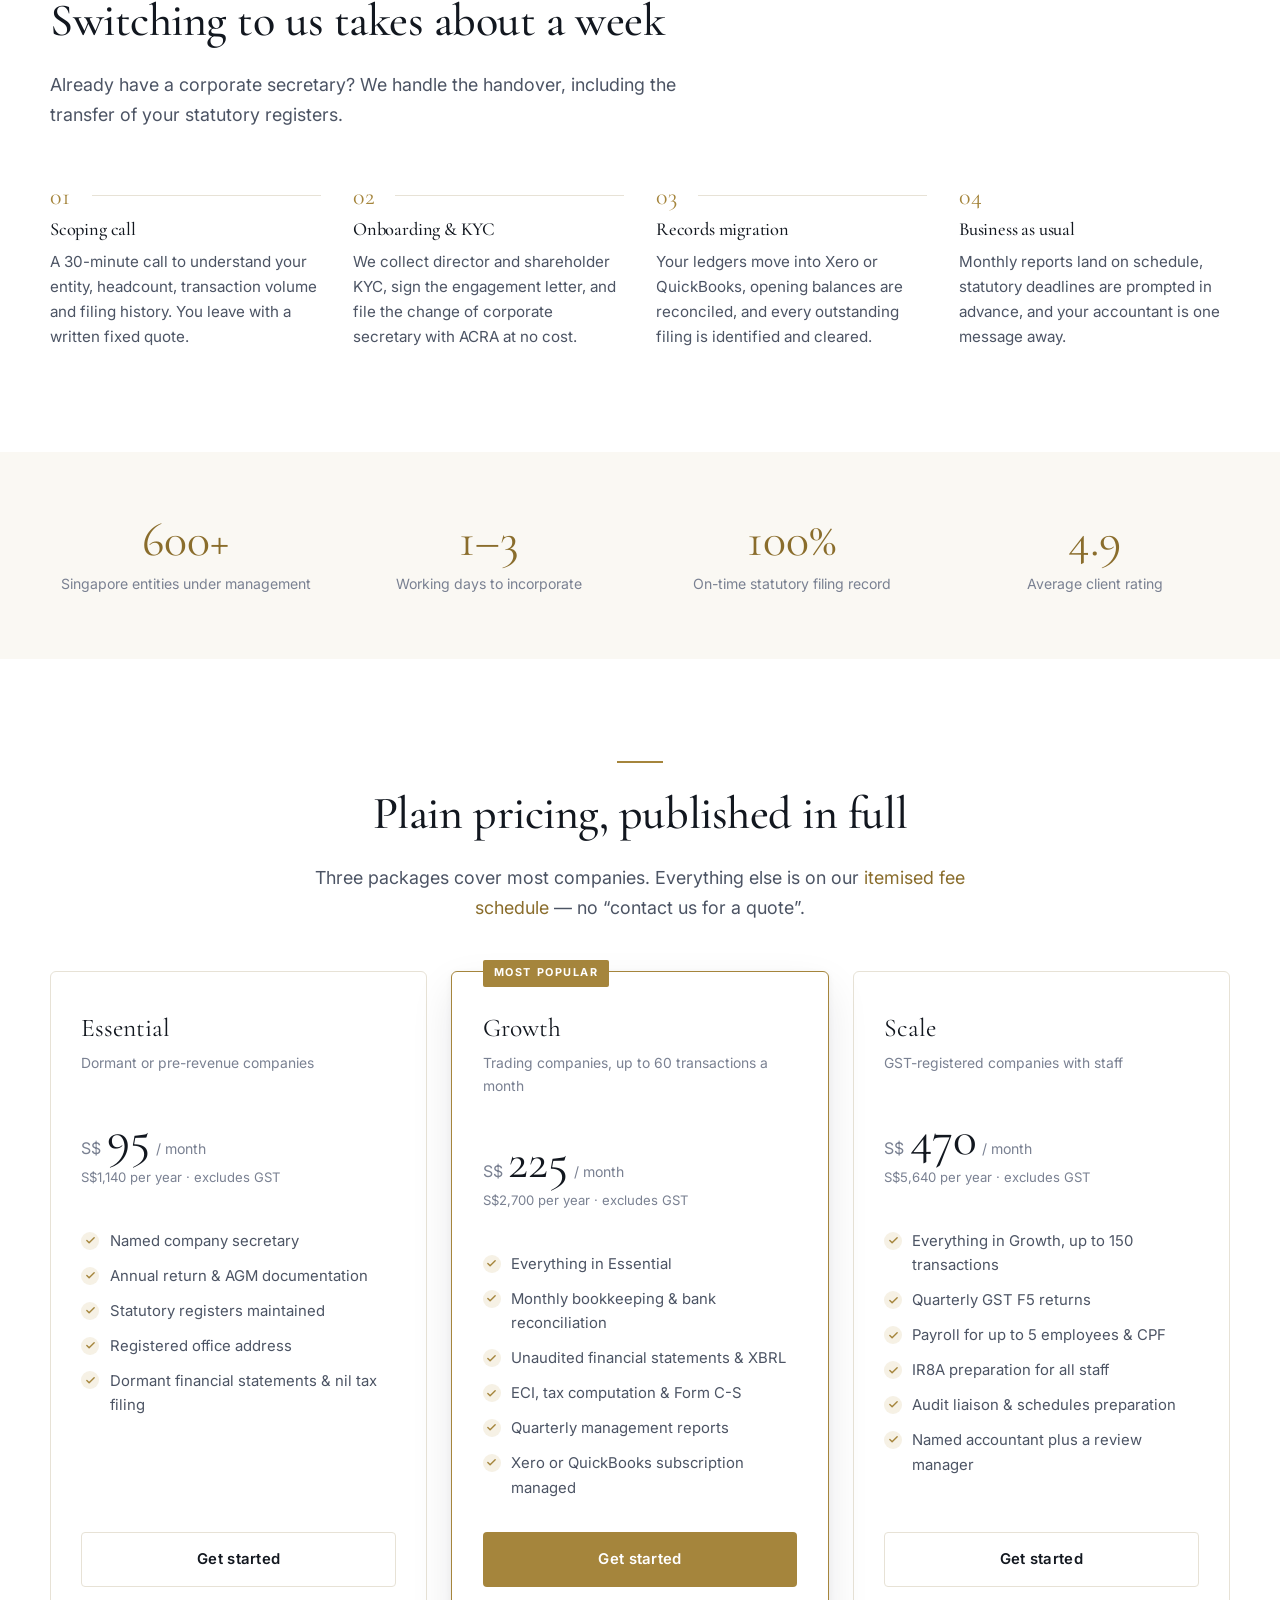
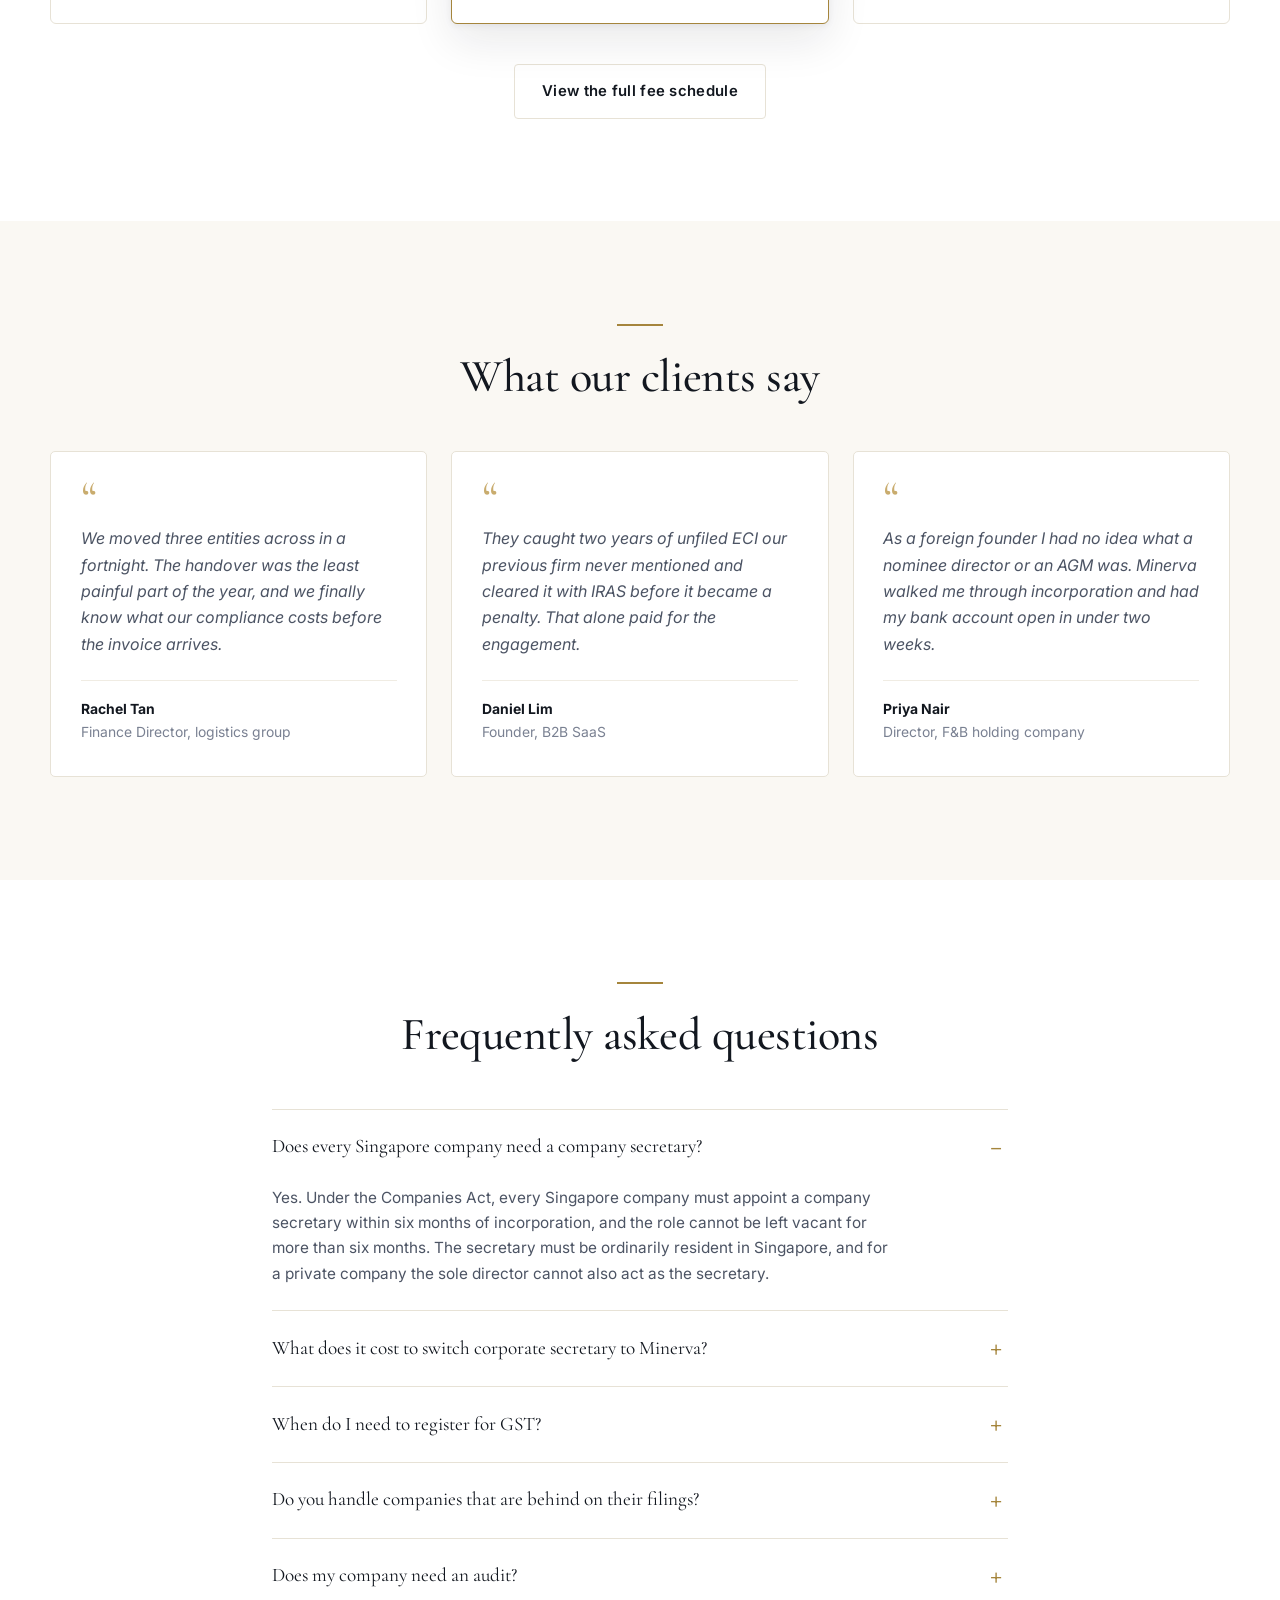
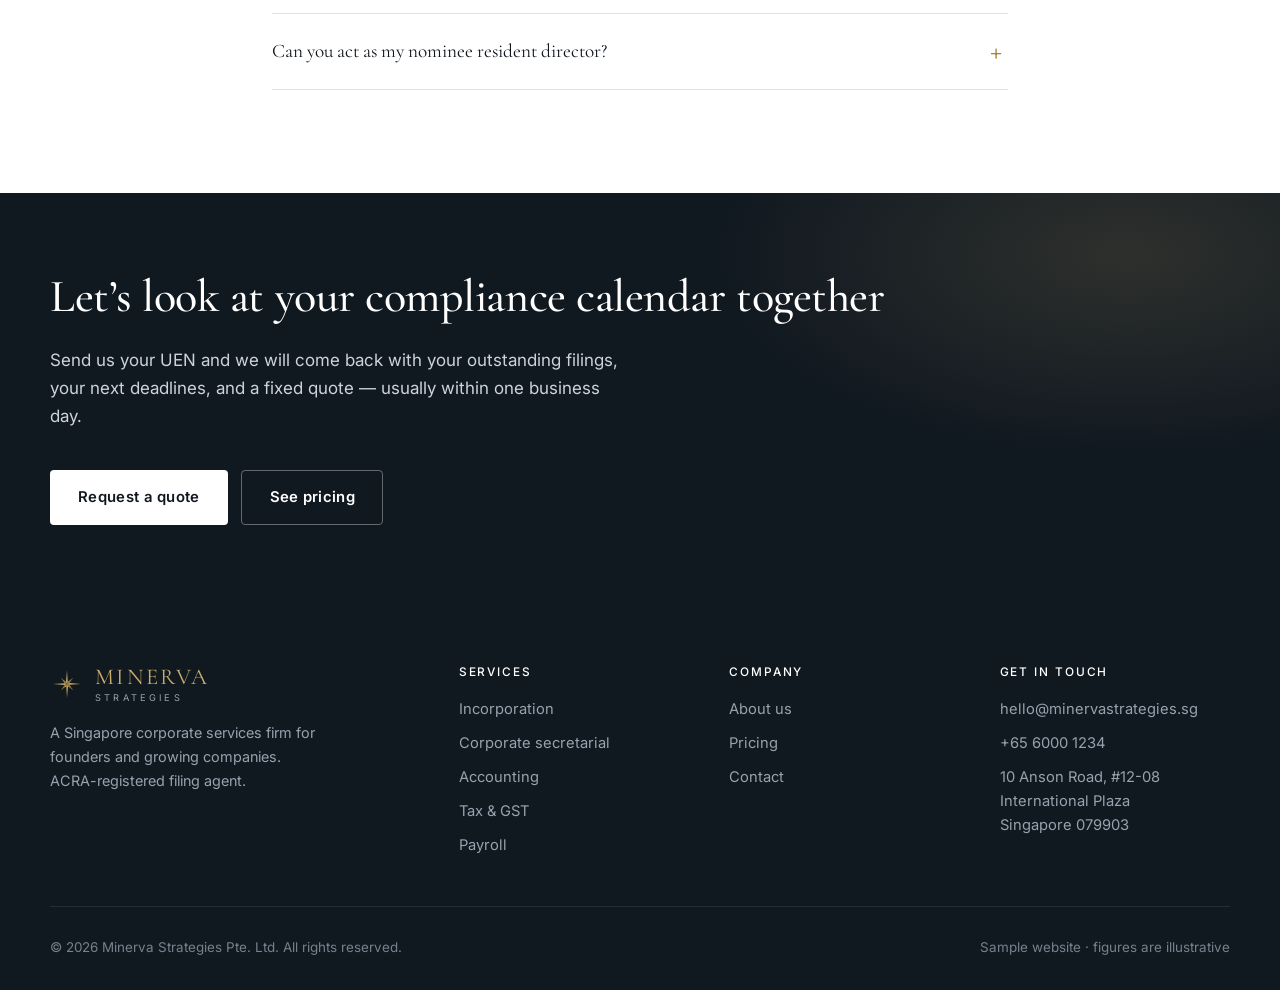
==== commit ad2e4cf9: "Drop the caption under the IRAS badge The IRAS lockup is now the mark on its own, with no "Approved " ====
--- a/index.html
+++ b/index.html
@@ -122,9 +122,6 @@
         </div>
         <div class="qual">
           <span class="qual__mark"><img src="assets/img/accreditations/iras-logo-86x94.png" alt="Inland Revenue Authority of Singapore"></span>
-          <span class="qual__body">
-            <span class="qual__name">Approved tax agent</span>
-          </span>
         </div>
         <div class="qual">
           <span class="qual__mark"><img src="assets/img/accreditations/quickbooks.svg" alt="QuickBooks"></span>
--- a/assets/css/styles.css
+++ b/assets/css/styles.css
@@ -258,33 +258,25 @@
    Accreditation badges. The marks in assets/img/accreditations/ are
    placeholders — replace each file with the official artwork you are
    licensed to display, keeping the same filename. */
-/* Flex rather than grid: there are seven badges, so at most column counts the
-   final row is short. Flex items grow to fill it; grid would leave a hole.
-   Separators are leading borders pulled under the container edge by -1px, so
-   the outer border never doubles up. */
+/* Unboxed: no card, no rules, no fill - the badges sit straight on the section
+   ground and spacing alone carries the rhythm. Flex rather than grid because
+   there are seven of them, so the final row is short at most column counts;
+   flex items grow to close it where grid would leave a hole. No hover state,
+   since a badge is not a control. */
 .quals {
   display: flex;
   flex-wrap: wrap;
-  background: var(--bg);
-  border: 1px solid var(--line-soft);
-  border-radius: 6px;
-  overflow: hidden;
+  gap: 2.75rem 1rem;
 }
 .qual {
   flex: 1 1 150px;
-  border-inline-start: 1px solid var(--line-soft);
-  border-block-start: 1px solid var(--line-soft);
-  margin-inline-start: -1px;
-  margin-block-start: -1px;
-  padding: 2rem 1.25rem 1.75rem;
+  padding-inline: .5rem;
   text-align: center;
   display: flex;
   flex-direction: column;
   align-items: center;
-  gap: .9rem;
-  transition: background .25s var(--ease);
-}
-.qual:hover { background: var(--gold-wash); }
+  gap: 1rem;
+}
 .qual__mark {
   width: 100%;
   height: 64px;
@@ -313,7 +305,7 @@
   text-wrap: balance;
 }
 .quals__footnote {
-  margin-top: 1.5rem;
+  margin-top: 2.75rem;
   font-size: .82rem;
   color: var(--muted);
   text-align: center;
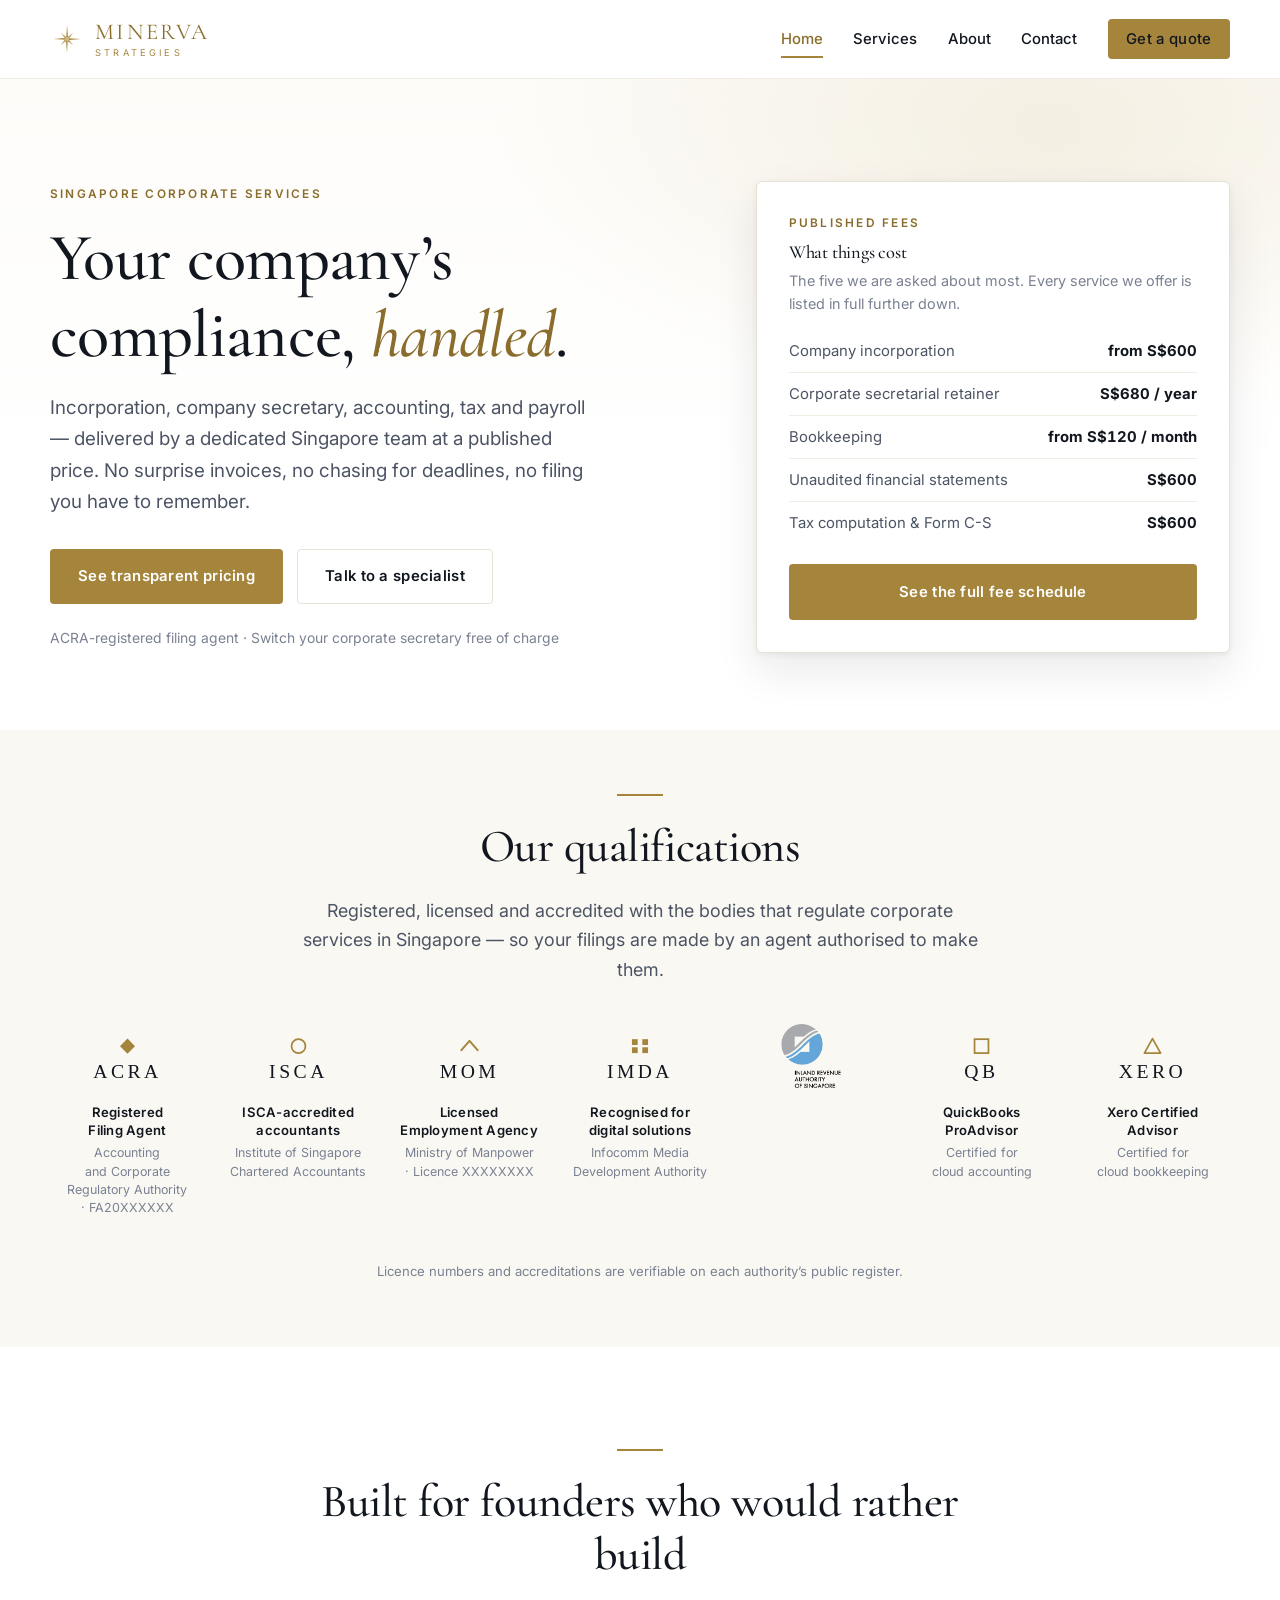
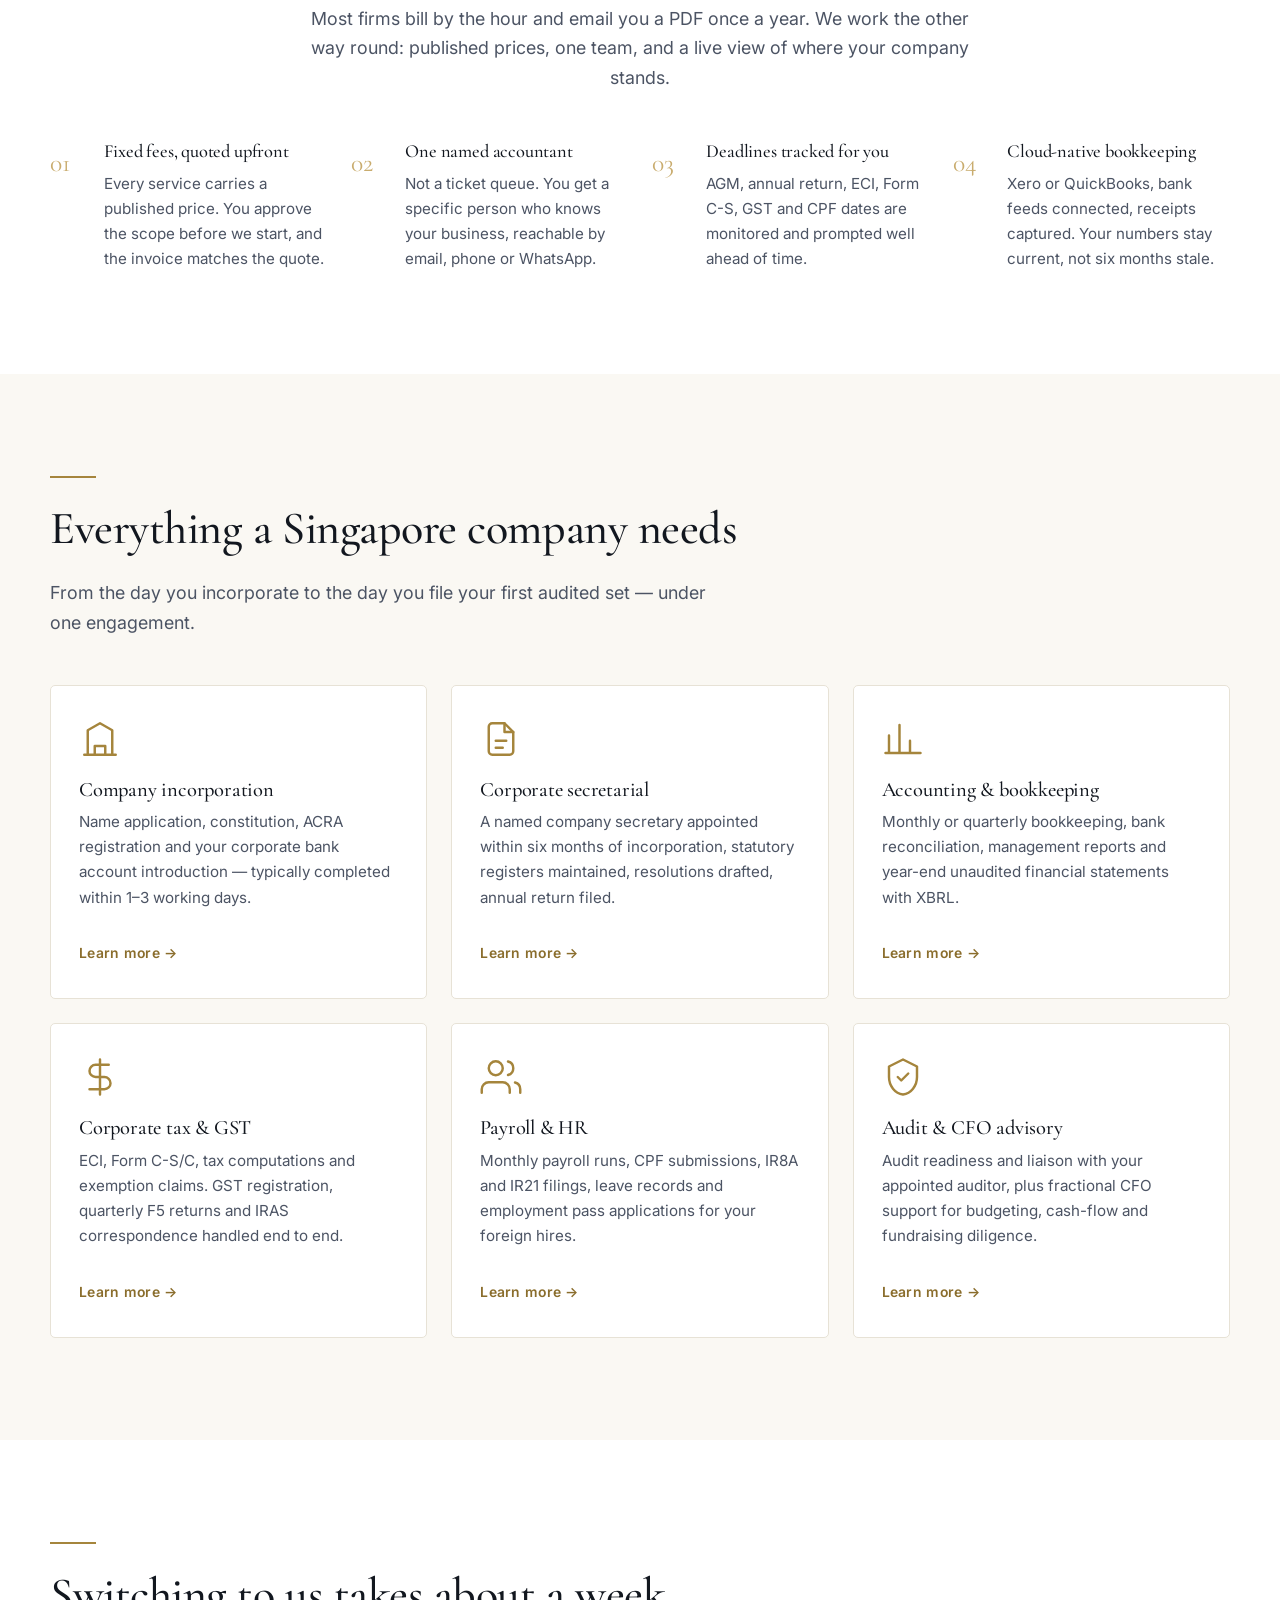
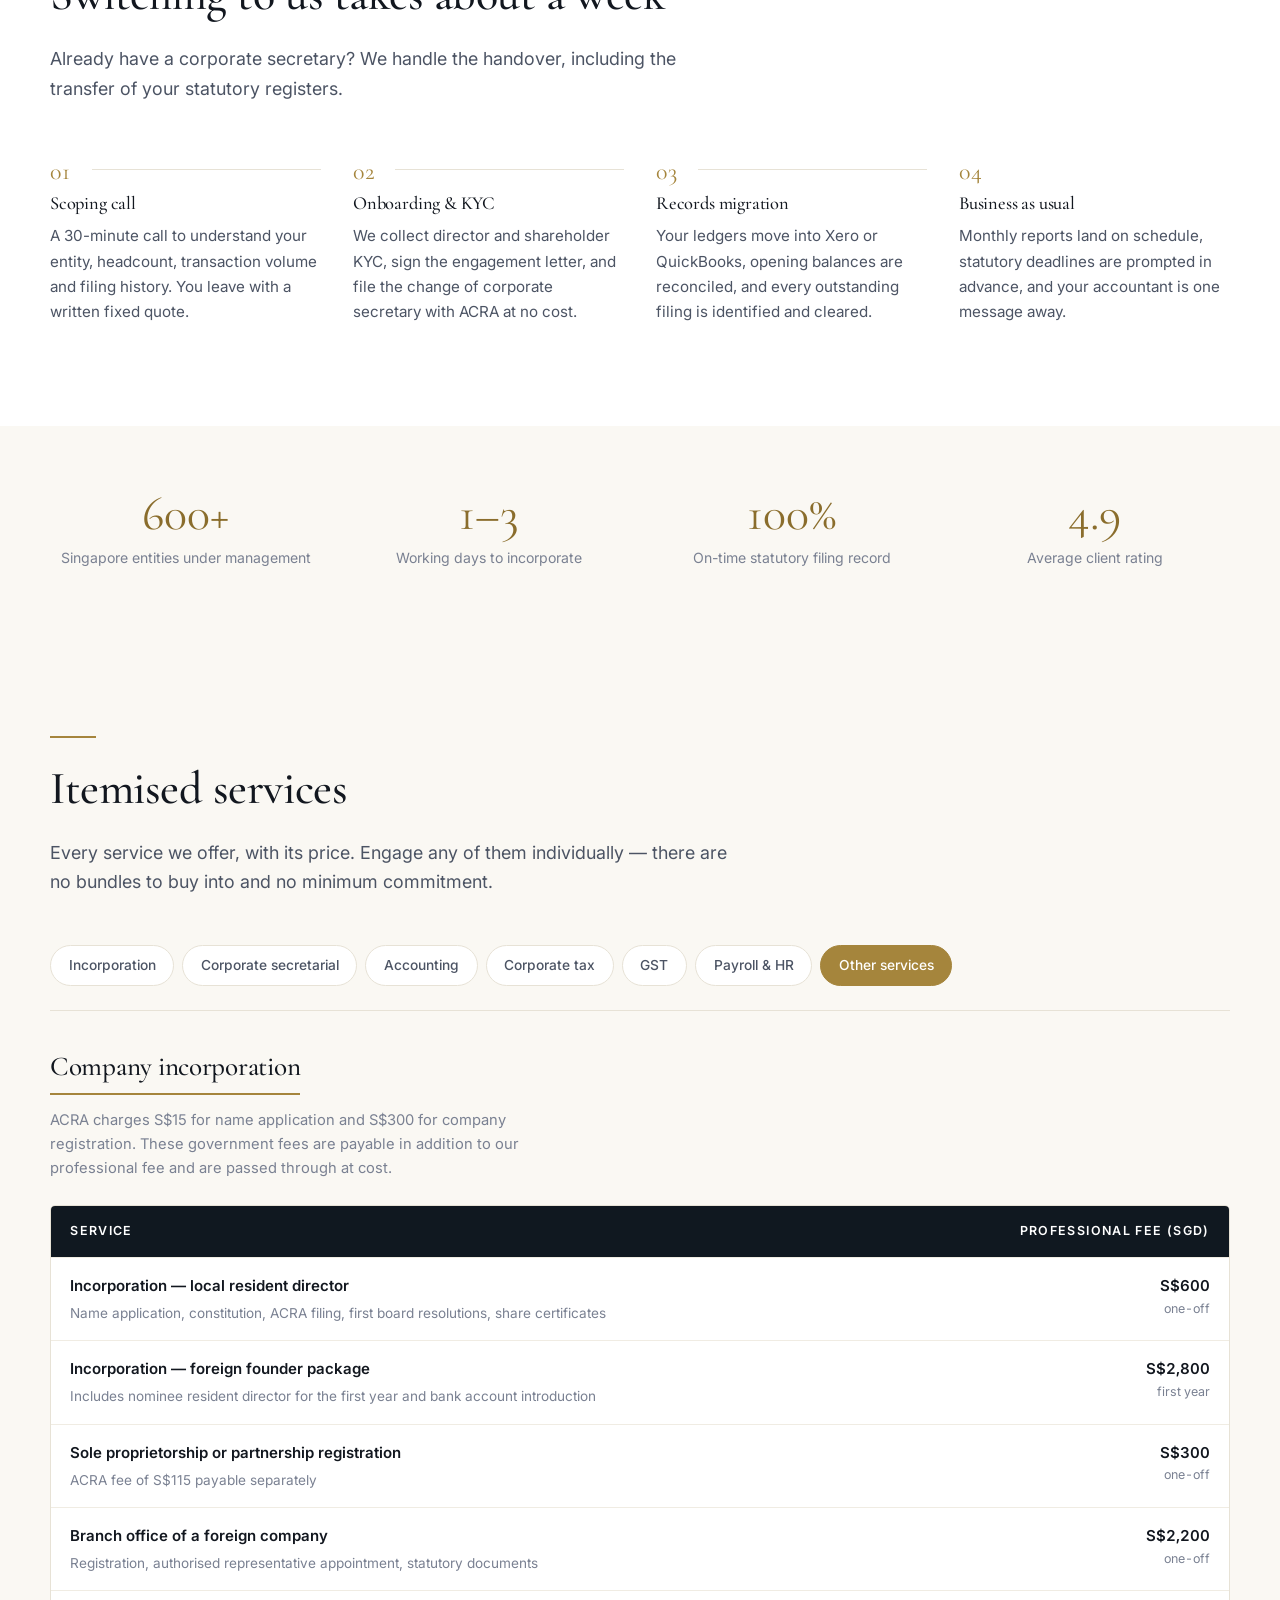
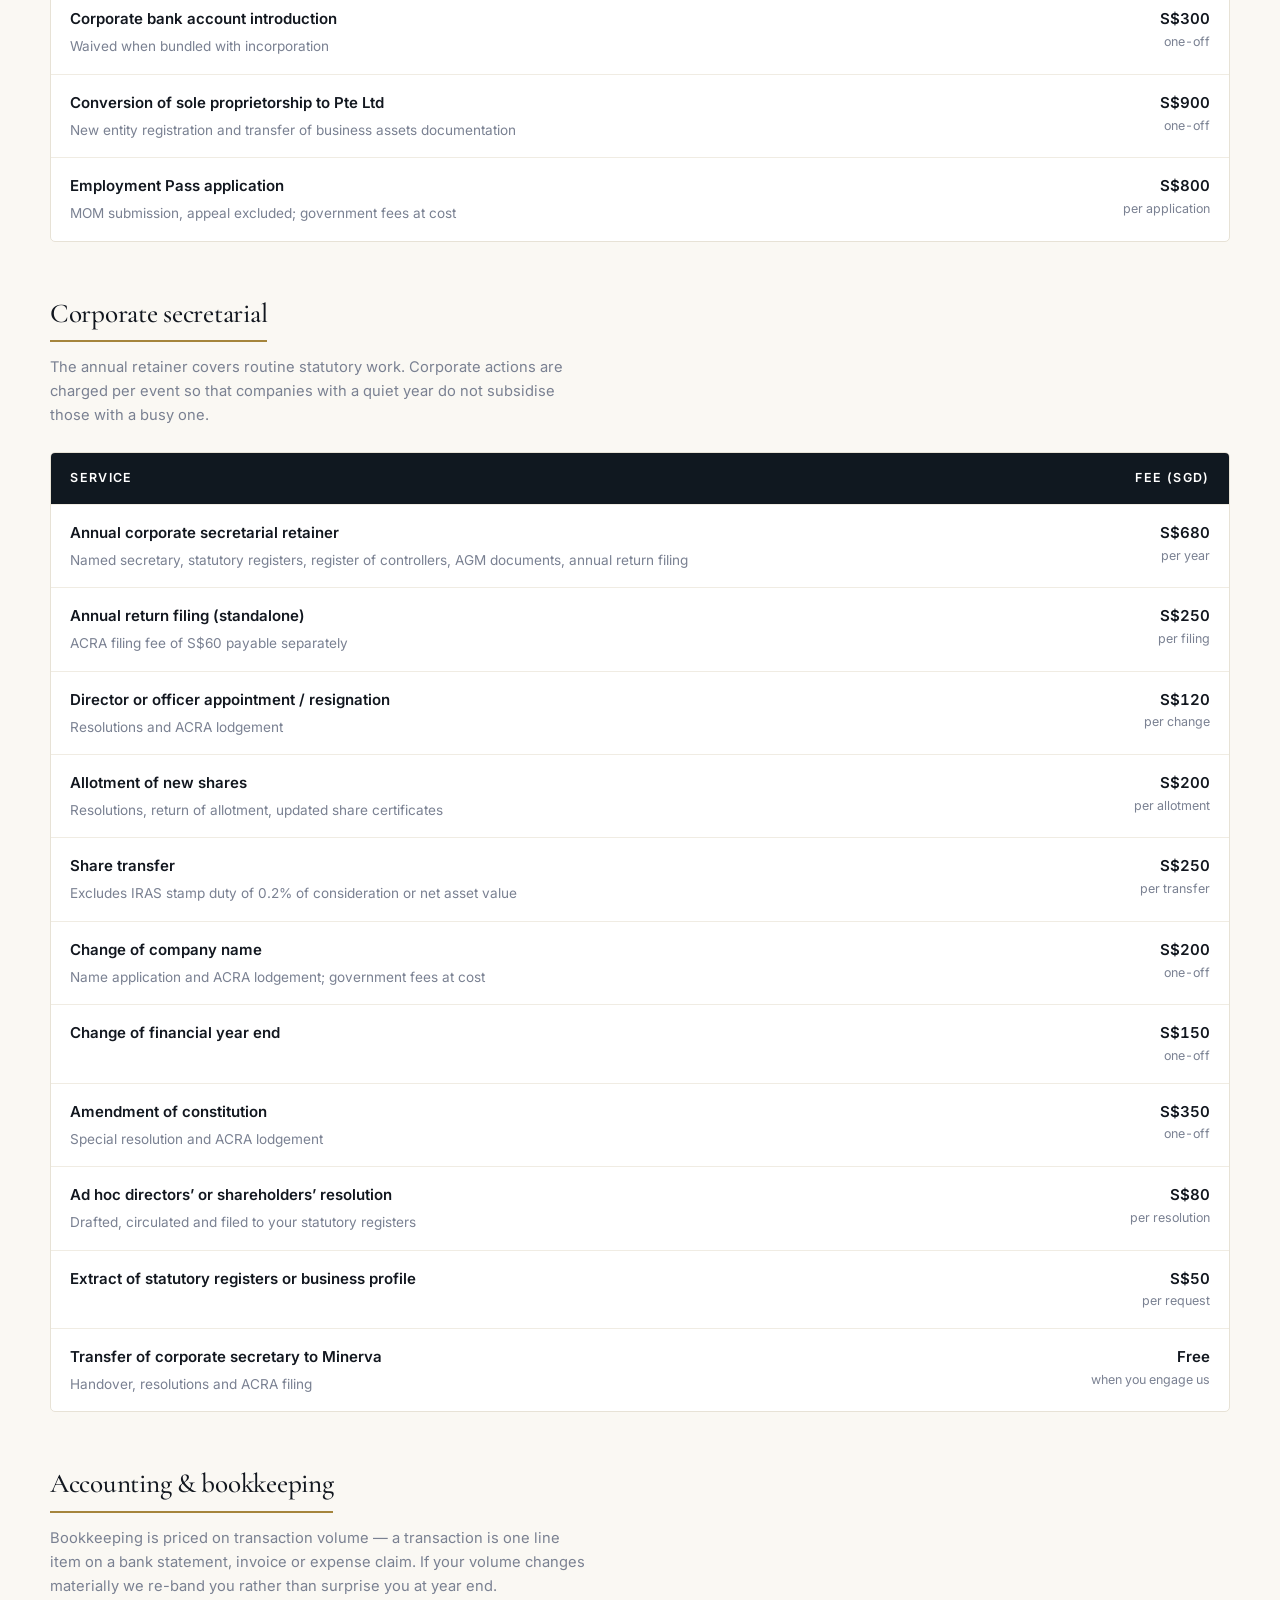
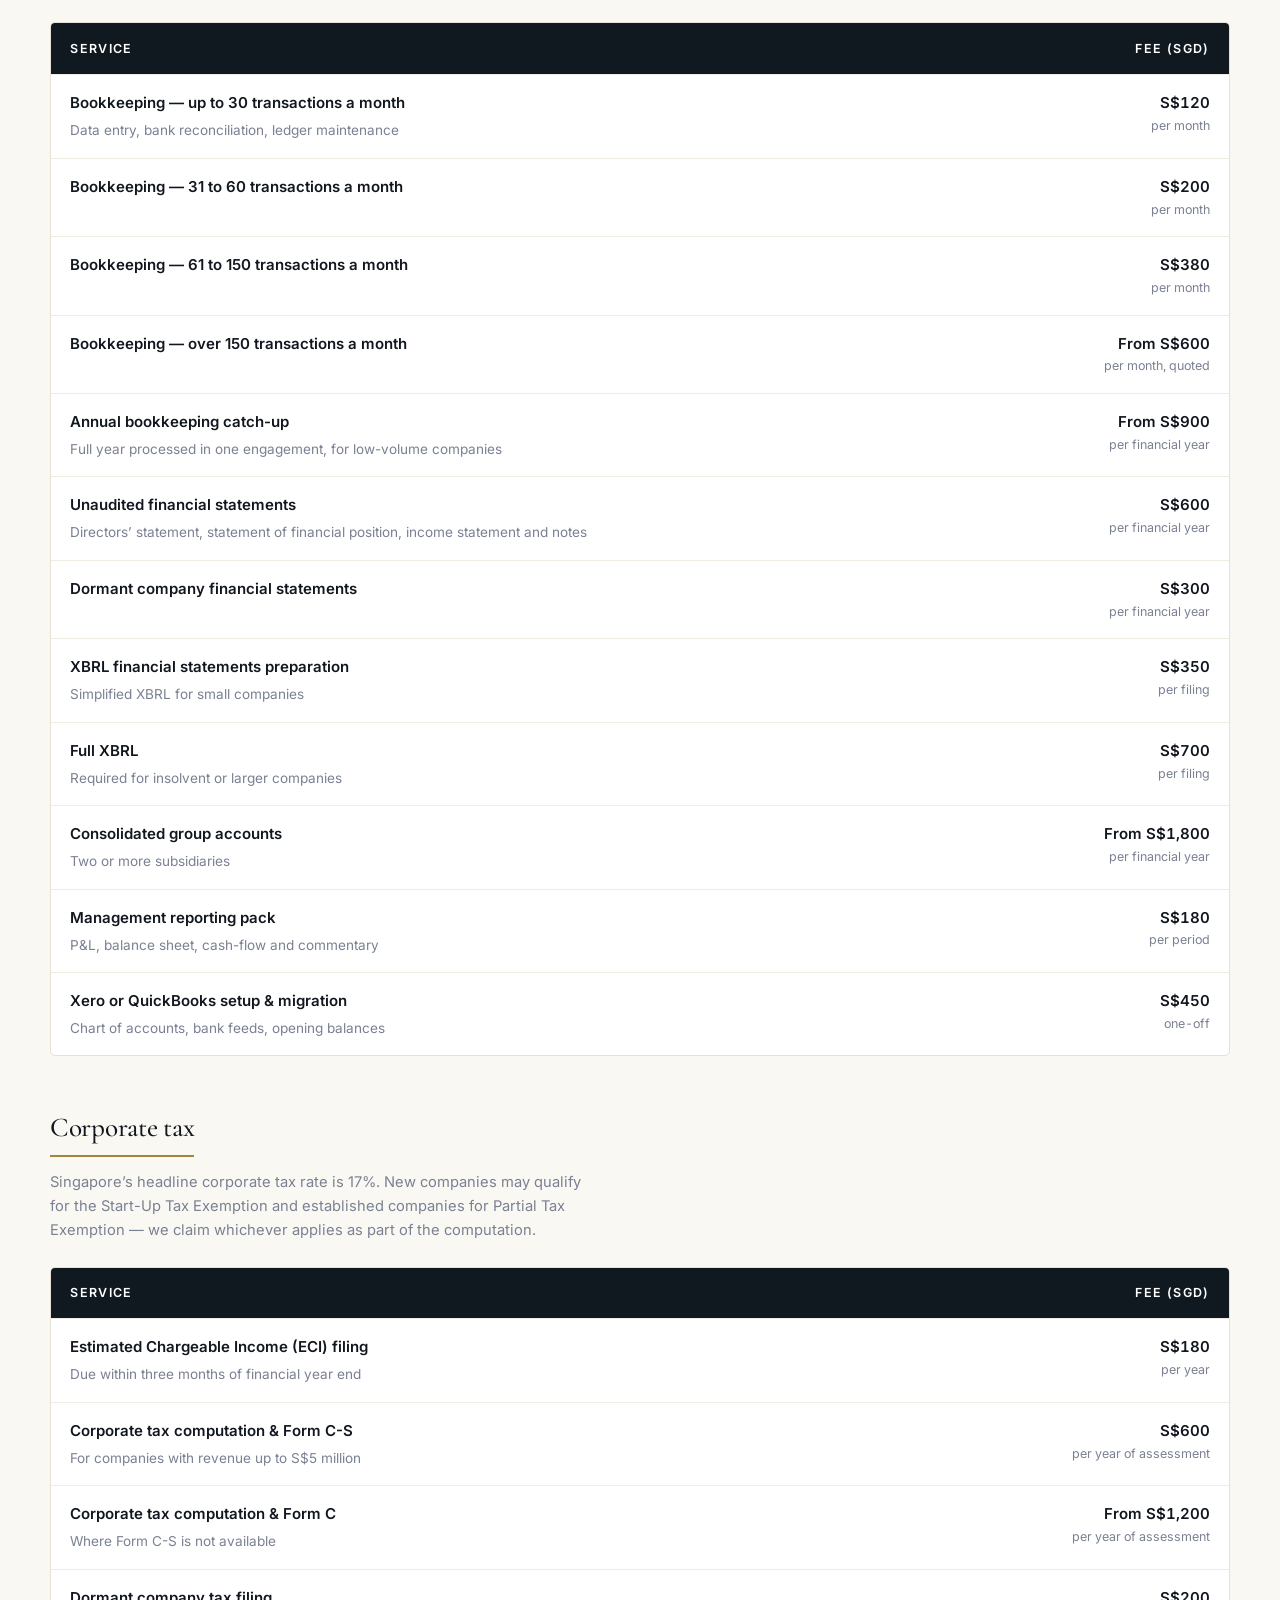
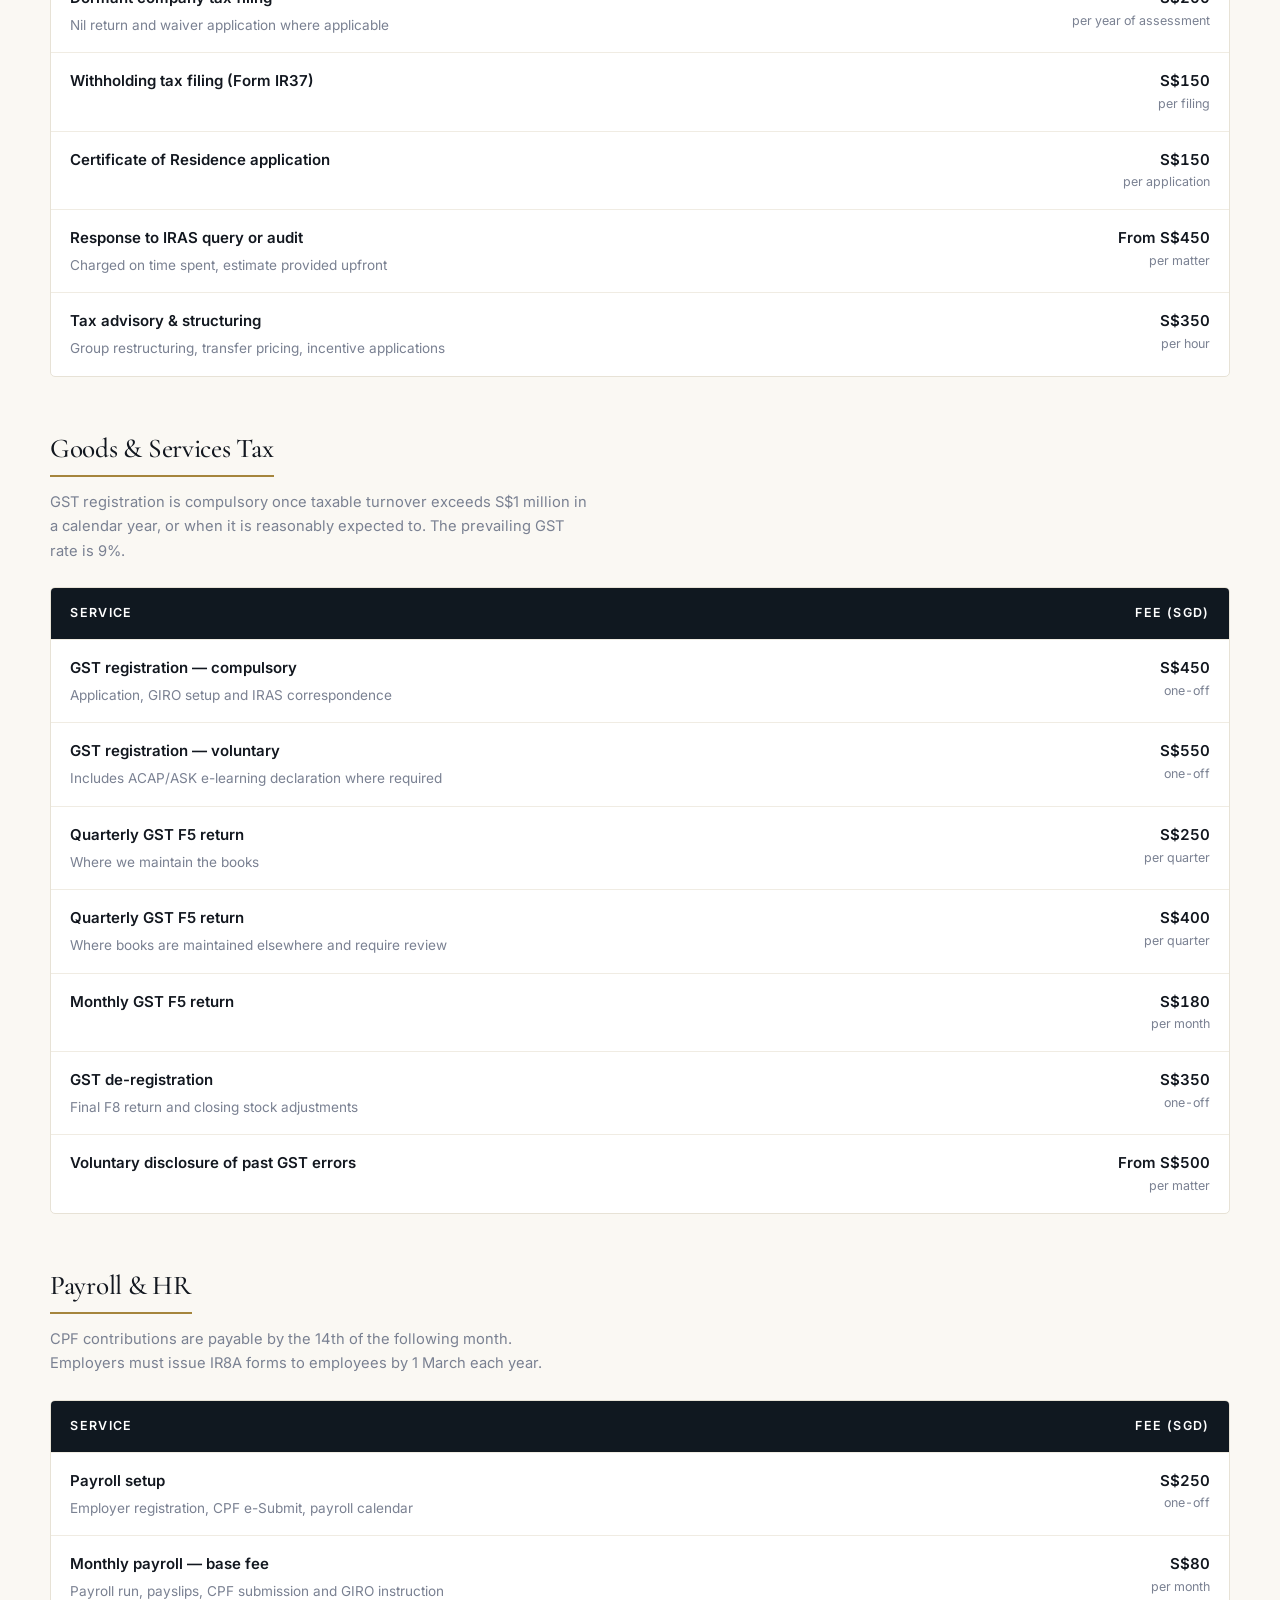
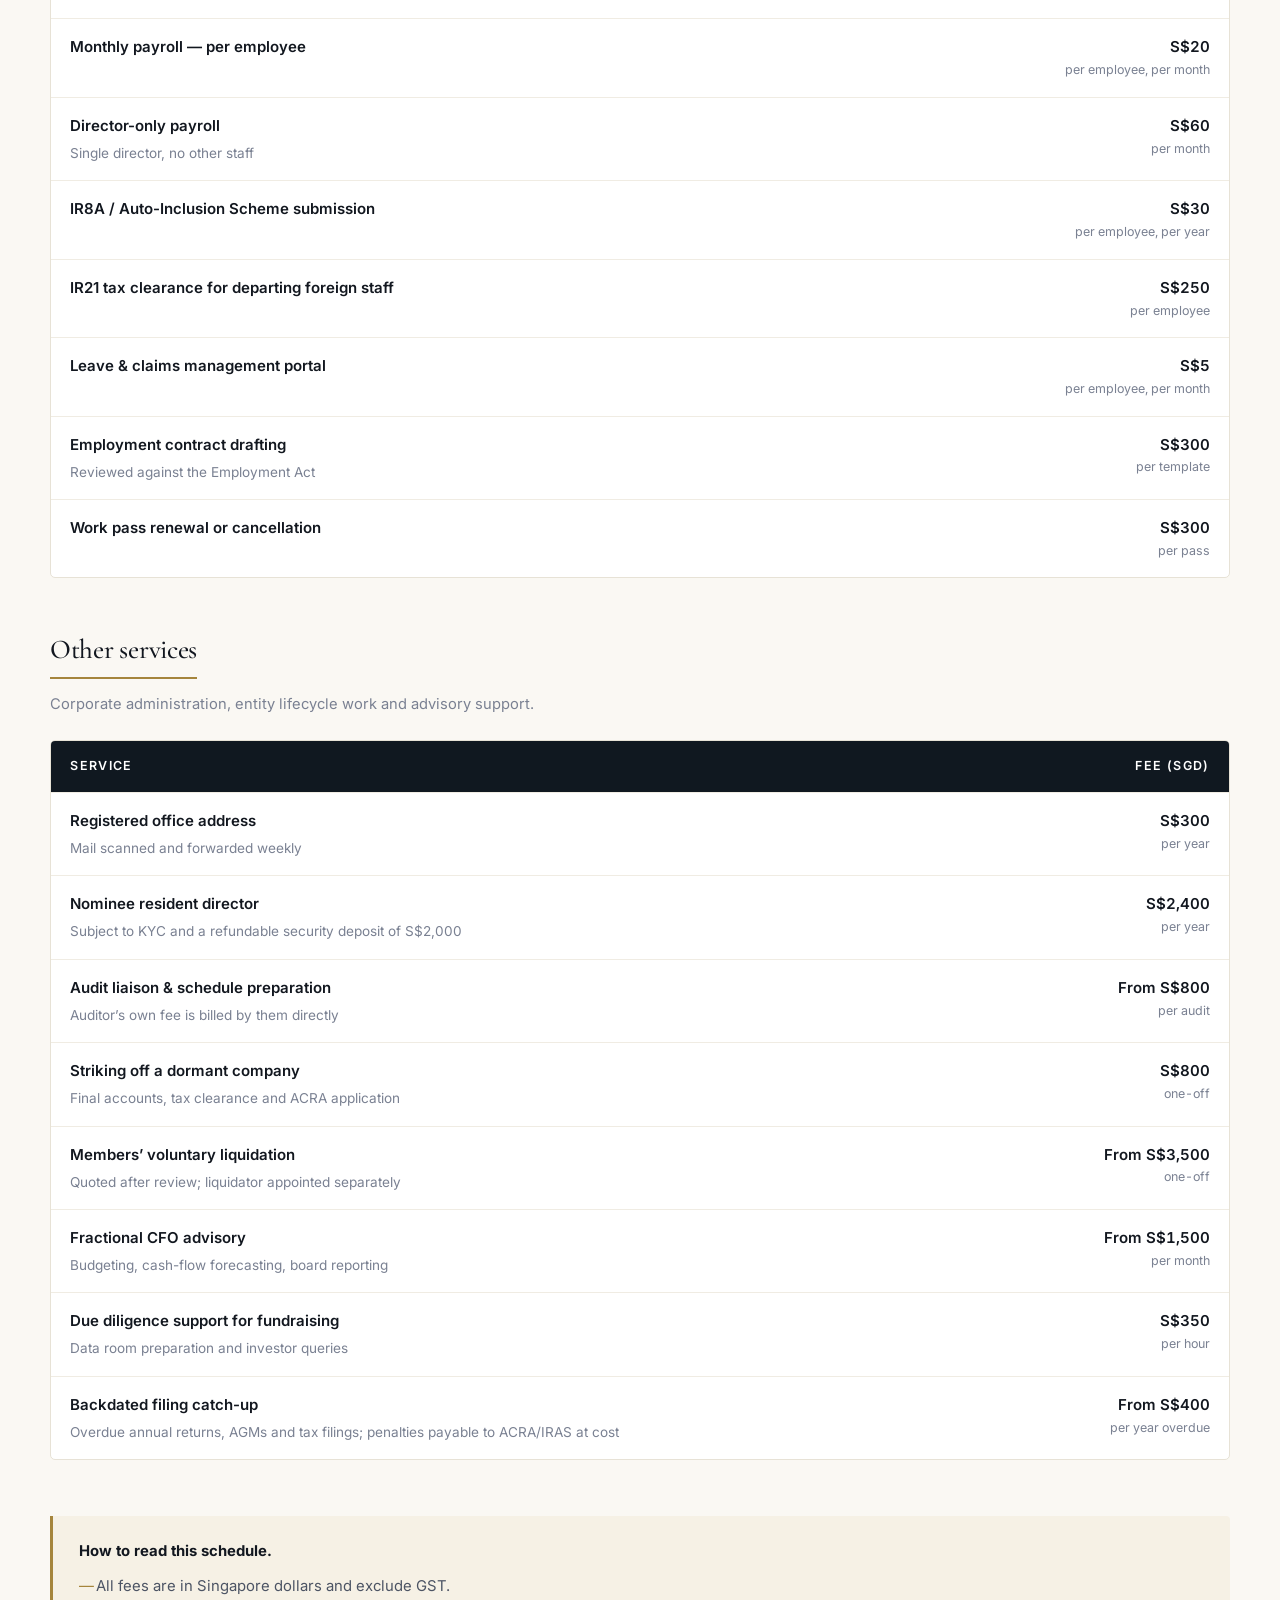
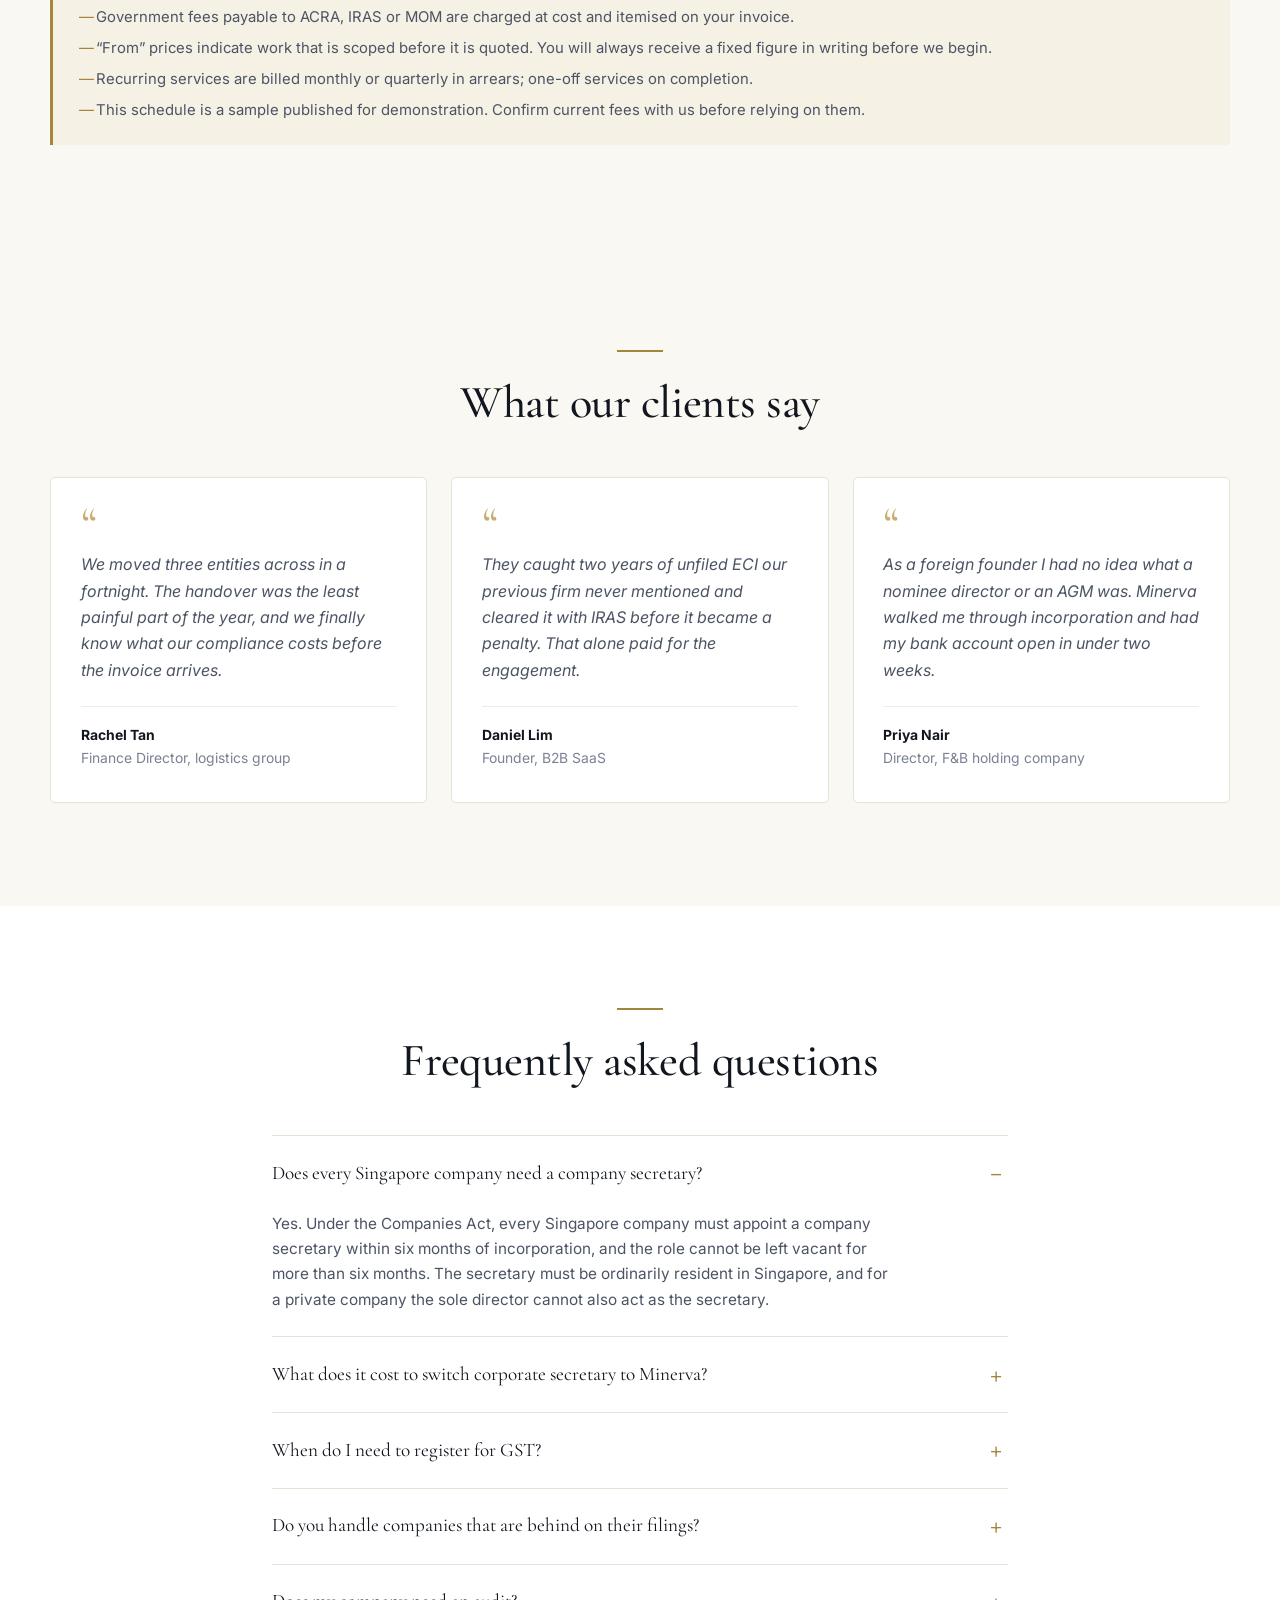
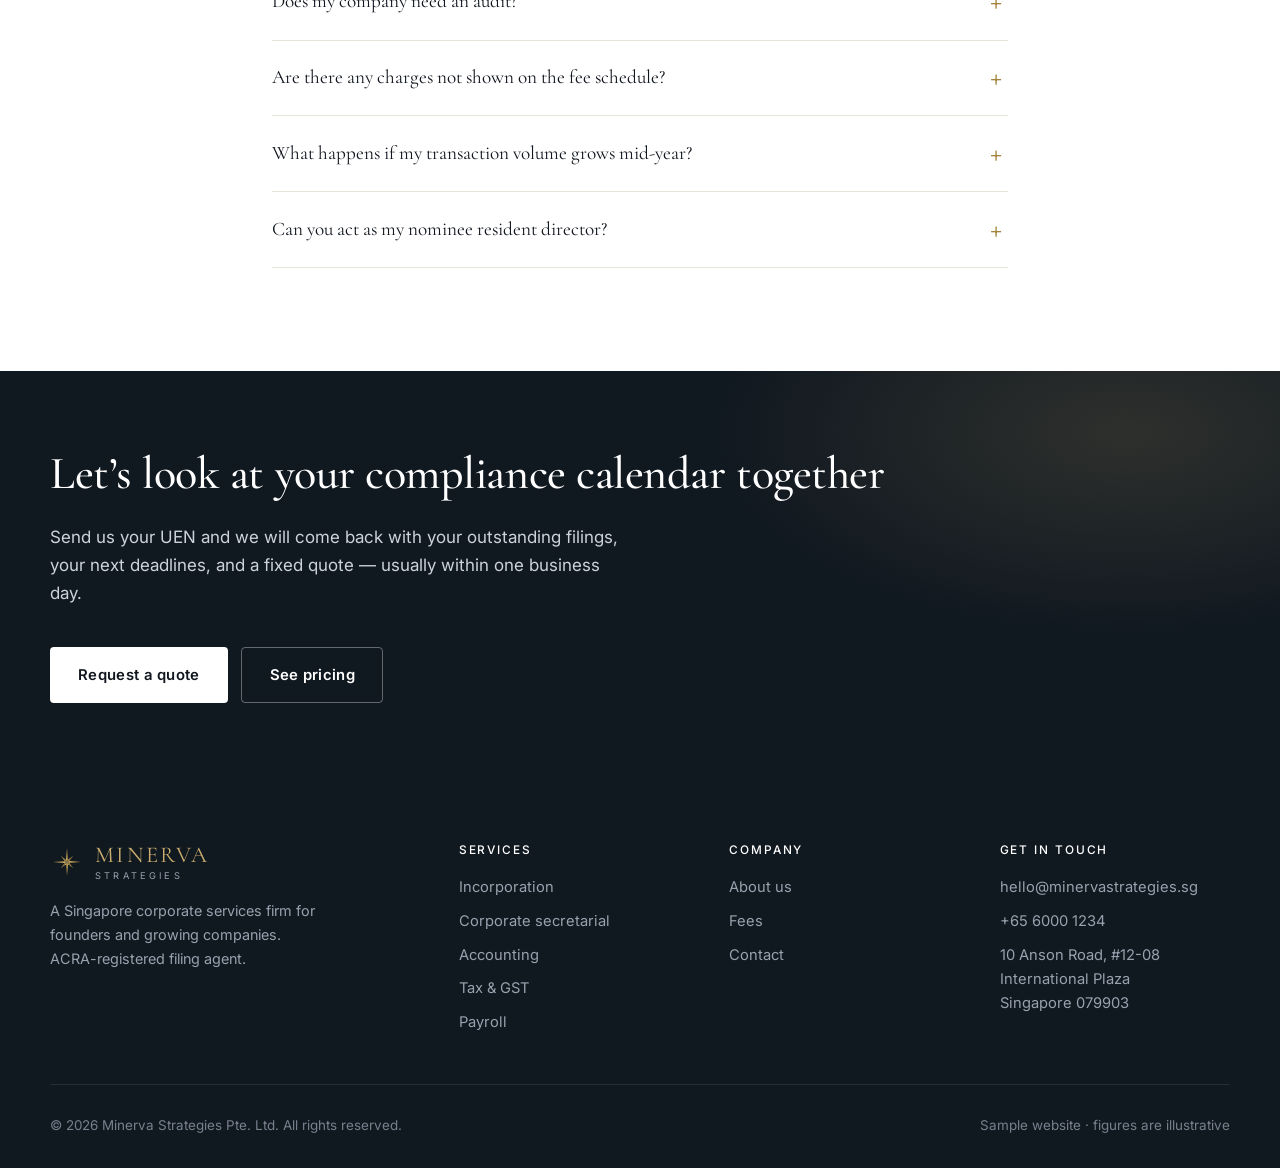
==== commit 384c2c78: "Remove packages and move the fee schedule onto the home page Drops the subscription model entirely. " ====
--- a/index.html
+++ b/index.html
@@ -4,7 +4,7 @@
 <meta charset="utf-8">
 <meta name="viewport" content="width=device-width, initial-scale=1">
 <title>Minerva Strategies — Corporate Secretarial &amp; Accounting Services in Singapore</title>
-<meta name="description" content="Minerva Strategies is a Singapore corporate services firm handling incorporation, company secretary, accounting, tax and payroll for founders and SMEs. Transparent fixed fees from S$95/month.">
+<meta name="description" content="Minerva Strategies is a Singapore corporate services firm handling incorporation, company secretary, accounting, tax and payroll for founders and SMEs. Every service individually priced, published in full.">
 <link rel="icon" href="assets/img/logo-mark.svg" type="image/svg+xml">
 <link rel="preconnect" href="https://fonts.googleapis.com">
 <link rel="preconnect" href="https://fonts.gstatic.com" crossorigin>
@@ -27,7 +27,6 @@
     <nav class="nav" id="primary-nav" aria-label="Primary">
       <a href="index.html">Home</a>
       <a href="services.html">Services</a>
-      <a href="pricing.html">Pricing</a>
       <a href="about.html">About</a>
       <a href="contact.html">Contact</a>
       <a class="btn btn--primary btn--sm header-cta" href="contact.html">Get a quote</a>
@@ -45,32 +44,28 @@
         <h1>Your company&rsquo;s compliance, <em>handled</em>.</h1>
         <p class="lede hero__lede">
           Incorporation, company secretary, accounting, tax and payroll — delivered by a
-          dedicated Singapore team on a fixed monthly fee. No surprise invoices, no chasing
+          dedicated Singapore team at a published price. No surprise invoices, no chasing
           for deadlines, no filing you have to remember.
         </p>
         <div class="hero__actions">
-          <a class="btn btn--primary" href="pricing.html">See transparent pricing</a>
+          <a class="btn btn--primary" href="#fees">See transparent pricing</a>
           <a class="btn btn--ghost" href="contact.html">Talk to a specialist</a>
         </div>
         <p class="hero__note">ACRA-registered filing agent &middot; Switch your corporate secretary free of charge</p>
       </div>
 
       <aside class="hero__panel">
-        <p class="eyebrow" style="margin-bottom:.5rem">Most popular</p>
-        <h3>Growth package</h3>
-        <p style="font-size:.9rem;color:var(--muted)">For active companies with monthly transactions</p>
-        <div class="price-line">
-          <strong>S$225</strong><span>/ month</span>
-        </div>
-        <p style="font-size:.82rem;color:var(--muted)">Billed annually &middot; excludes GST</p>
-        <ul class="checklist">
-          <li>Named company secretary &amp; all ACRA filings</li>
-          <li>Monthly bookkeeping up to 60 transactions</li>
-          <li>Unaudited financial statements &amp; XBRL</li>
-          <li>Corporate tax computation, Form C-S &amp; ECI</li>
-          <li>Registered office address included</li>
+        <p class="eyebrow" style="margin-bottom:.5rem">Published fees</p>
+        <h3>What things cost</h3>
+        <p style="font-size:.9rem;color:var(--muted)">The five we are asked about most. Every service we offer is listed in full further down.</p>
+        <ul class="hero__rates">
+          <li><span>Company incorporation</span><strong>from S$600</strong></li>
+          <li><span>Corporate secretarial retainer</span><strong>S$680 / year</strong></li>
+          <li><span>Bookkeeping</span><strong>from S$120 / month</strong></li>
+          <li><span>Unaudited financial statements</span><strong>S$600</strong></li>
+          <li><span>Tax computation &amp; Form C-S</span><strong>S$600</strong></li>
         </ul>
-        <a class="btn btn--primary btn--block" href="pricing.html">Compare all packages</a>
+        <a class="btn btn--primary btn--block" href="#fees">See the full fee schedule</a>
       </aside>
     </div>
   </section>
@@ -151,7 +146,7 @@
         <h2>Built for founders who would rather build</h2>
         <p class="lede" style="margin-inline:auto">
           Most firms bill by the hour and email you a PDF once a year. We work the other
-          way round: one fee, one team, and a live view of where your company stands.
+          way round: published prices, one team, and a live view of where your company stands.
         </p>
       </div>
 
@@ -276,71 +271,187 @@
     </div>
   </section>
 
-  <!-- ============ PRICING TEASER ============ -->
-  <section class="section">
-    <div class="wrap">
-      <div class="section-head section-head--center">
-        <hr class="rule">
-        <h2>Plain pricing, published in full</h2>
-        <p class="lede" style="margin-inline:auto">
-          Three packages cover most companies. Everything else is on our
-          <a href="pricing.html">itemised fee schedule</a> — no &ldquo;contact us for a quote&rdquo;.
-        </p>
-      </div>
-
-      <div class="plans reveal">
-        <div class="plan">
-          <div class="plan__name">Essential</div>
-          <p class="plan__for">Dormant or pre-revenue companies</p>
-          <div class="plan__price"><span class="cur">S$</span><span class="amt">95</span><span class="per">/ month</span></div>
-          <p class="plan__sub">S$1,140 per year &middot; excludes GST</p>
-          <ul class="checklist">
-            <li>Named company secretary</li>
-            <li>Annual return &amp; AGM documentation</li>
-            <li>Statutory registers maintained</li>
-            <li>Registered office address</li>
-            <li>Dormant financial statements &amp; nil tax filing</li>
-          </ul>
-          <a class="btn btn--ghost btn--block" href="contact.html">Get started</a>
-        </div>
-
-        <div class="plan plan--featured">
-          <span class="plan__badge">Most popular</span>
-          <div class="plan__name">Growth</div>
-          <p class="plan__for">Trading companies, up to 60 transactions a month</p>
-          <div class="plan__price"><span class="cur">S$</span><span class="amt">225</span><span class="per">/ month</span></div>
-          <p class="plan__sub">S$2,700 per year &middot; excludes GST</p>
-          <ul class="checklist">
-            <li>Everything in Essential</li>
-            <li>Monthly bookkeeping &amp; bank reconciliation</li>
-            <li>Unaudited financial statements &amp; XBRL</li>
-            <li>ECI, tax computation &amp; Form C-S</li>
-            <li>Quarterly management reports</li>
-            <li>Xero or QuickBooks subscription managed</li>
-          </ul>
-          <a class="btn btn--primary btn--block" href="contact.html">Get started</a>
-        </div>
-
-        <div class="plan">
-          <div class="plan__name">Scale</div>
-          <p class="plan__for">GST-registered companies with staff</p>
-          <div class="plan__price"><span class="cur">S$</span><span class="amt">470</span><span class="per">/ month</span></div>
-          <p class="plan__sub">S$5,640 per year &middot; excludes GST</p>
-          <ul class="checklist">
-            <li>Everything in Growth, up to 150 transactions</li>
-            <li>Quarterly GST F5 returns</li>
-            <li>Payroll for up to 5 employees &amp; CPF</li>
-            <li>IR8A preparation for all staff</li>
-            <li>Audit liaison &amp; schedules preparation</li>
-            <li>Named accountant plus a review manager</li>
-          </ul>
-          <a class="btn btn--ghost btn--block" href="contact.html">Get started</a>
-        </div>
-      </div>
-
-      <p style="text-align:center;margin-top:2.5rem">
-        <a class="btn btn--ghost" href="pricing.html">View the full fee schedule</a>
-      </p>
+  <section class="section section--alt" id="fees">
+    <div class="wrap">
+      <div class="section-head">
+        <hr class="rule">
+        <h2>Itemised services</h2>
+        <p class="lede">Every service we offer, with its price. Engage any of them individually — there are no bundles to buy into and no minimum commitment.</p>
+      </div>
+
+      <div class="fee-nav">
+        <button type="button" data-target="fees-incorporation" class="is-active">Incorporation</button>
+        <button type="button" data-target="fees-secretarial">Corporate secretarial</button>
+        <button type="button" data-target="fees-accounting">Accounting</button>
+        <button type="button" data-target="fees-tax">Corporate tax</button>
+        <button type="button" data-target="fees-gst">GST</button>
+        <button type="button" data-target="fees-payroll">Payroll &amp; HR</button>
+        <button type="button" data-target="fees-other">Other services</button>
+      </div>
+
+      <!-- Incorporation -->
+      <div class="fee-block" id="fees-incorporation">
+        <h3>Company incorporation</h3>
+        <p class="fee-block__note">ACRA charges S$15 for name application and S$300 for company registration. These government fees are payable in addition to our professional fee and are passed through at cost.</p>
+        <div class="table-scroll">
+          <table class="fees">
+            <thead><tr><th>Service</th><th>Professional fee (SGD)</th></tr></thead>
+            <tbody>
+              <tr><td class="svc">Incorporation — local resident director<span class="desc">Name application, constitution, ACRA filing, first board resolutions, share certificates</span></td><td class="amt">S$600<small>one-off</small></td></tr>
+              <tr><td class="svc">Incorporation — foreign founder package<span class="desc">Includes nominee resident director for the first year and bank account introduction</span></td><td class="amt">S$2,800<small>first year</small></td></tr>
+              <tr><td class="svc">Sole proprietorship or partnership registration<span class="desc">ACRA fee of S$115 payable separately</span></td><td class="amt">S$300<small>one-off</small></td></tr>
+              <tr><td class="svc">Branch office of a foreign company<span class="desc">Registration, authorised representative appointment, statutory documents</span></td><td class="amt">S$2,200<small>one-off</small></td></tr>
+              <tr><td class="svc">Corporate bank account introduction<span class="desc">Waived when bundled with incorporation</span></td><td class="amt">S$300<small>one-off</small></td></tr>
+              <tr><td class="svc">Conversion of sole proprietorship to Pte Ltd<span class="desc">New entity registration and transfer of business assets documentation</span></td><td class="amt">S$900<small>one-off</small></td></tr>
+              <tr><td class="svc">Employment Pass application<span class="desc">MOM submission, appeal excluded; government fees at cost</span></td><td class="amt">S$800<small>per application</small></td></tr>
+            </tbody>
+          </table>
+        </div>
+      </div>
+
+      <!-- Corporate secretarial -->
+      <div class="fee-block" id="fees-secretarial">
+        <h3>Corporate secretarial</h3>
+        <p class="fee-block__note">The annual retainer covers routine statutory work. Corporate actions are charged per event so that companies with a quiet year do not subsidise those with a busy one.</p>
+        <div class="table-scroll">
+          <table class="fees">
+            <thead><tr><th>Service</th><th>Fee (SGD)</th></tr></thead>
+            <tbody>
+              <tr><td class="svc">Annual corporate secretarial retainer<span class="desc">Named secretary, statutory registers, register of controllers, AGM documents, annual return filing</span></td><td class="amt">S$680<small>per year</small></td></tr>
+              <tr><td class="svc">Annual return filing (standalone)<span class="desc">ACRA filing fee of S$60 payable separately</span></td><td class="amt">S$250<small>per filing</small></td></tr>
+              <tr><td class="svc">Director or officer appointment / resignation<span class="desc">Resolutions and ACRA lodgement</span></td><td class="amt">S$120<small>per change</small></td></tr>
+              <tr><td class="svc">Allotment of new shares<span class="desc">Resolutions, return of allotment, updated share certificates</span></td><td class="amt">S$200<small>per allotment</small></td></tr>
+              <tr><td class="svc">Share transfer<span class="desc">Excludes IRAS stamp duty of 0.2% of consideration or net asset value</span></td><td class="amt">S$250<small>per transfer</small></td></tr>
+              <tr><td class="svc">Change of company name<span class="desc">Name application and ACRA lodgement; government fees at cost</span></td><td class="amt">S$200<small>one-off</small></td></tr>
+              <tr><td class="svc">Change of financial year end</td><td class="amt">S$150<small>one-off</small></td></tr>
+              <tr><td class="svc">Amendment of constitution<span class="desc">Special resolution and ACRA lodgement</span></td><td class="amt">S$350<small>one-off</small></td></tr>
+              <tr><td class="svc">Ad hoc directors&rsquo; or shareholders&rsquo; resolution<span class="desc">Drafted, circulated and filed to your statutory registers</span></td><td class="amt">S$80<small>per resolution</small></td></tr>
+              <tr><td class="svc">Extract of statutory registers or business profile</td><td class="amt">S$50<small>per request</small></td></tr>
+              <tr><td class="svc">Transfer of corporate secretary to Minerva<span class="desc">Handover, resolutions and ACRA filing</span></td><td class="amt">Free<small>when you engage us</small></td></tr>
+            </tbody>
+          </table>
+        </div>
+      </div>
+
+      <!-- Accounting -->
+      <div class="fee-block" id="fees-accounting">
+        <h3>Accounting &amp; bookkeeping</h3>
+        <p class="fee-block__note">Bookkeeping is priced on transaction volume — a transaction is one line item on a bank statement, invoice or expense claim. If your volume changes materially we re-band you rather than surprise you at year end.</p>
+        <div class="table-scroll">
+          <table class="fees">
+            <thead><tr><th>Service</th><th>Fee (SGD)</th></tr></thead>
+            <tbody>
+              <tr><td class="svc">Bookkeeping — up to 30 transactions a month<span class="desc">Data entry, bank reconciliation, ledger maintenance</span></td><td class="amt">S$120<small>per month</small></td></tr>
+              <tr><td class="svc">Bookkeeping — 31 to 60 transactions a month</td><td class="amt">S$200<small>per month</small></td></tr>
+              <tr><td class="svc">Bookkeeping — 61 to 150 transactions a month</td><td class="amt">S$380<small>per month</small></td></tr>
+              <tr><td class="svc">Bookkeeping — over 150 transactions a month</td><td class="amt">From S$600<small>per month, quoted</small></td></tr>
+              <tr><td class="svc">Annual bookkeeping catch-up<span class="desc">Full year processed in one engagement, for low-volume companies</span></td><td class="amt">From S$900<small>per financial year</small></td></tr>
+              <tr><td class="svc">Unaudited financial statements<span class="desc">Directors&rsquo; statement, statement of financial position, income statement and notes</span></td><td class="amt">S$600<small>per financial year</small></td></tr>
+              <tr><td class="svc">Dormant company financial statements</td><td class="amt">S$300<small>per financial year</small></td></tr>
+              <tr><td class="svc">XBRL financial statements preparation<span class="desc">Simplified XBRL for small companies</span></td><td class="amt">S$350<small>per filing</small></td></tr>
+              <tr><td class="svc">Full XBRL<span class="desc">Required for insolvent or larger companies</span></td><td class="amt">S$700<small>per filing</small></td></tr>
+              <tr><td class="svc">Consolidated group accounts<span class="desc">Two or more subsidiaries</span></td><td class="amt">From S$1,800<small>per financial year</small></td></tr>
+              <tr><td class="svc">Management reporting pack<span class="desc">P&amp;L, balance sheet, cash-flow and commentary</span></td><td class="amt">S$180<small>per period</small></td></tr>
+              <tr><td class="svc">Xero or QuickBooks setup &amp; migration<span class="desc">Chart of accounts, bank feeds, opening balances</span></td><td class="amt">S$450<small>one-off</small></td></tr>
+            </tbody>
+          </table>
+        </div>
+      </div>
+
+      <!-- Corporate tax -->
+      <div class="fee-block" id="fees-tax">
+        <h3>Corporate tax</h3>
+        <p class="fee-block__note">Singapore&rsquo;s headline corporate tax rate is 17%. New companies may qualify for the Start-Up Tax Exemption and established companies for Partial Tax Exemption — we claim whichever applies as part of the computation.</p>
+        <div class="table-scroll">
+          <table class="fees">
+            <thead><tr><th>Service</th><th>Fee (SGD)</th></tr></thead>
+            <tbody>
+              <tr><td class="svc">Estimated Chargeable Income (ECI) filing<span class="desc">Due within three months of financial year end</span></td><td class="amt">S$180<small>per year</small></td></tr>
+              <tr><td class="svc">Corporate tax computation &amp; Form C-S<span class="desc">For companies with revenue up to S$5 million</span></td><td class="amt">S$600<small>per year of assessment</small></td></tr>
+              <tr><td class="svc">Corporate tax computation &amp; Form C<span class="desc">Where Form C-S is not available</span></td><td class="amt">From S$1,200<small>per year of assessment</small></td></tr>
+              <tr><td class="svc">Dormant company tax filing<span class="desc">Nil return and waiver application where applicable</span></td><td class="amt">S$200<small>per year of assessment</small></td></tr>
+              <tr><td class="svc">Withholding tax filing (Form IR37)</td><td class="amt">S$150<small>per filing</small></td></tr>
+              <tr><td class="svc">Certificate of Residence application</td><td class="amt">S$150<small>per application</small></td></tr>
+              <tr><td class="svc">Response to IRAS query or audit<span class="desc">Charged on time spent, estimate provided upfront</span></td><td class="amt">From S$450<small>per matter</small></td></tr>
+              <tr><td class="svc">Tax advisory &amp; structuring<span class="desc">Group restructuring, transfer pricing, incentive applications</span></td><td class="amt">S$350<small>per hour</small></td></tr>
+            </tbody>
+          </table>
+        </div>
+      </div>
+
+      <!-- GST -->
+      <div class="fee-block" id="fees-gst">
+        <h3>Goods &amp; Services Tax</h3>
+        <p class="fee-block__note">GST registration is compulsory once taxable turnover exceeds S$1 million in a calendar year, or when it is reasonably expected to. The prevailing GST rate is 9%.</p>
+        <div class="table-scroll">
+          <table class="fees">
+            <thead><tr><th>Service</th><th>Fee (SGD)</th></tr></thead>
+            <tbody>
+              <tr><td class="svc">GST registration — compulsory<span class="desc">Application, GIRO setup and IRAS correspondence</span></td><td class="amt">S$450<small>one-off</small></td></tr>
+              <tr><td class="svc">GST registration — voluntary<span class="desc">Includes ACAP/ASK e-learning declaration where required</span></td><td class="amt">S$550<small>one-off</small></td></tr>
+              <tr><td class="svc">Quarterly GST F5 return<span class="desc">Where we maintain the books</span></td><td class="amt">S$250<small>per quarter</small></td></tr>
+              <tr><td class="svc">Quarterly GST F5 return<span class="desc">Where books are maintained elsewhere and require review</span></td><td class="amt">S$400<small>per quarter</small></td></tr>
+              <tr><td class="svc">Monthly GST F5 return</td><td class="amt">S$180<small>per month</small></td></tr>
+              <tr><td class="svc">GST de-registration<span class="desc">Final F8 return and closing stock adjustments</span></td><td class="amt">S$350<small>one-off</small></td></tr>
+              <tr><td class="svc">Voluntary disclosure of past GST errors</td><td class="amt">From S$500<small>per matter</small></td></tr>
+            </tbody>
+          </table>
+        </div>
+      </div>
+
+      <!-- Payroll -->
+      <div class="fee-block" id="fees-payroll">
+        <h3>Payroll &amp; HR</h3>
+        <p class="fee-block__note">CPF contributions are payable by the 14th of the following month. Employers must issue IR8A forms to employees by 1 March each year.</p>
+        <div class="table-scroll">
+          <table class="fees">
+            <thead><tr><th>Service</th><th>Fee (SGD)</th></tr></thead>
+            <tbody>
+              <tr><td class="svc">Payroll setup<span class="desc">Employer registration, CPF e-Submit, payroll calendar</span></td><td class="amt">S$250<small>one-off</small></td></tr>
+              <tr><td class="svc">Monthly payroll — base fee<span class="desc">Payroll run, payslips, CPF submission and GIRO instruction</span></td><td class="amt">S$80<small>per month</small></td></tr>
+              <tr><td class="svc">Monthly payroll — per employee</td><td class="amt">S$20<small>per employee, per month</small></td></tr>
+              <tr><td class="svc">Director-only payroll<span class="desc">Single director, no other staff</span></td><td class="amt">S$60<small>per month</small></td></tr>
+              <tr><td class="svc">IR8A / Auto-Inclusion Scheme submission</td><td class="amt">S$30<small>per employee, per year</small></td></tr>
+              <tr><td class="svc">IR21 tax clearance for departing foreign staff</td><td class="amt">S$250<small>per employee</small></td></tr>
+              <tr><td class="svc">Leave &amp; claims management portal</td><td class="amt">S$5<small>per employee, per month</small></td></tr>
+              <tr><td class="svc">Employment contract drafting<span class="desc">Reviewed against the Employment Act</span></td><td class="amt">S$300<small>per template</small></td></tr>
+              <tr><td class="svc">Work pass renewal or cancellation</td><td class="amt">S$300<small>per pass</small></td></tr>
+            </tbody>
+          </table>
+        </div>
+      </div>
+
+      <!-- Other -->
+      <div class="fee-block" id="fees-other">
+        <h3>Other services</h3>
+        <p class="fee-block__note">Corporate administration, entity lifecycle work and advisory support.</p>
+        <div class="table-scroll">
+          <table class="fees">
+            <thead><tr><th>Service</th><th>Fee (SGD)</th></tr></thead>
+            <tbody>
+              <tr><td class="svc">Registered office address<span class="desc">Mail scanned and forwarded weekly</span></td><td class="amt">S$300<small>per year</small></td></tr>
+              <tr><td class="svc">Nominee resident director<span class="desc">Subject to KYC and a refundable security deposit of S$2,000</span></td><td class="amt">S$2,400<small>per year</small></td></tr>
+              <tr><td class="svc">Audit liaison &amp; schedule preparation<span class="desc">Auditor&rsquo;s own fee is billed by them directly</span></td><td class="amt">From S$800<small>per audit</small></td></tr>
+              <tr><td class="svc">Striking off a dormant company<span class="desc">Final accounts, tax clearance and ACRA application</span></td><td class="amt">S$800<small>one-off</small></td></tr>
+              <tr><td class="svc">Members&rsquo; voluntary liquidation<span class="desc">Quoted after review; liquidator appointed separately</span></td><td class="amt">From S$3,500<small>one-off</small></td></tr>
+              <tr><td class="svc">Fractional CFO advisory<span class="desc">Budgeting, cash-flow forecasting, board reporting</span></td><td class="amt">From S$1,500<small>per month</small></td></tr>
+              <tr><td class="svc">Due diligence support for fundraising<span class="desc">Data room preparation and investor queries</span></td><td class="amt">S$350<small>per hour</small></td></tr>
+              <tr><td class="svc">Backdated filing catch-up<span class="desc">Overdue annual returns, AGMs and tax filings; penalties payable to ACRA/IRAS at cost</span></td><td class="amt">From S$400<small>per year overdue</small></td></tr>
+            </tbody>
+          </table>
+        </div>
+      </div>
+
+      <div class="callout">
+        <strong>How to read this schedule.</strong>
+        <ul>
+          <li>All fees are in Singapore dollars and exclude GST.</li>
+          <li>Government fees payable to ACRA, IRAS or MOM are charged at cost and itemised on your invoice.</li>
+          <li>&ldquo;From&rdquo; prices indicate work that is scoped before it is quoted. You will always receive a fixed figure in writing before we begin.</li>
+          <li>Recurring services are billed monthly or quarterly in arrears; one-off services on completion.</li>
+          <li>This schedule is a sample published for demonstration. Confirm current fees with us before relying on them.</li>
+        </ul>
+      </div>
     </div>
   </section>
 
@@ -385,7 +496,7 @@
         </details>
         <details>
           <summary>What does it cost to switch corporate secretary to Minerva?</summary>
-          <p>Nothing. We prepare the resignation and appointment resolutions, file the change with ACRA, and take custody of your statutory registers at no charge when you engage us on any annual package.</p>
+          <p>Nothing. We prepare the resignation and appointment resolutions, file the change with ACRA, and take custody of your statutory registers at no charge when you engage us.</p>
         </details>
         <details>
           <summary>When do I need to register for GST?</summary>
@@ -398,6 +509,14 @@
         <details>
           <summary>Does my company need an audit?</summary>
           <p>Only if it fails the small company test. A private company is exempt when it meets at least two of three criteria in each of the last two financial years: revenue no more than S$10 million, total assets no more than S$10 million, and no more than 50 employees. If you do need an audit, we prepare the schedules and manage the auditor relationship for you.</p>
+        </details>
+        <details>
+          <summary>Are there any charges not shown on the fee schedule?</summary>
+          <p>Statutory fees payable to ACRA, IRAS and MOM are not ours to set, so they are passed through at cost and itemised separately. Beyond that, if a piece of work is not on the schedule we quote it in writing before starting. You will not receive an invoice for something you did not approve.</p>
+        </details>
+        <details>
+          <summary>What happens if my transaction volume grows mid-year?</summary>
+          <p>We review volume quarterly. If you move into a higher bookkeeping band we tell you at the review and the new rate applies from the following month — never retroactively.</p>
         </details>
         <details>
           <summary>Can you act as my nominee resident director?</summary>
@@ -416,7 +535,7 @@
       </div>
       <div class="band__actions">
         <a class="btn btn--light" href="contact.html">Request a quote</a>
-        <a class="btn btn--outline-light" href="pricing.html">See pricing</a>
+        <a class="btn btn--outline-light" href="#fees">See pricing</a>
       </div>
     </div>
   </section>
@@ -450,7 +569,7 @@
         <h4>Company</h4>
         <ul>
           <li><a href="about.html">About us</a></li>
-          <li><a href="pricing.html">Pricing</a></li>
+          <li><a href="#fees">Fees</a></li>
           <li><a href="contact.html">Contact</a></li>
         </ul>
       </div>
--- a/assets/css/styles.css
+++ b/assets/css/styles.css
@@ -229,9 +229,18 @@
   box-shadow: var(--shadow-md);
 }
 .hero__panel h3 { font-size: 1.15rem; margin-bottom: .35rem; }
-.hero__panel .price-line { display: flex; align-items: baseline; gap: .4rem; margin: 1rem 0 .25rem; }
-.hero__panel .price-line strong { font-family: var(--serif); font-size: 2.9rem; color: var(--ink); }
-.hero__panel .price-line span { font-size: .9rem; color: var(--muted); }
+.hero__rates { display: grid; gap: .55rem; margin: 1.4rem 0 1.8rem; }
+.hero__rates li {
+  display: flex;
+  justify-content: space-between;
+  align-items: baseline;
+  gap: 1rem;
+  font-size: .93rem;
+  padding-bottom: .55rem;
+  border-bottom: 1px solid var(--line-soft);
+}
+.hero__rates li:last-child { border-bottom: 0; padding-bottom: 0; }
+.hero__rates strong { color: var(--ink); white-space: nowrap; font-variant-numeric: tabular-nums; }
 .checklist { margin: 1.4rem 0; display: grid; gap: .65rem; }
 .checklist li {
   display: flex; gap: .65rem;
@@ -376,43 +385,6 @@
 .step h3 { font-size: 1.15rem; }
 .step p { font-size: .95rem; }
 
-/* ---------- pricing cards ---------- */
-.plans { display: grid; gap: 1.5rem; grid-template-columns: repeat(auto-fit, minmax(280px, 1fr)); align-items: stretch; }
-.plan {
-  background: #fff;
-  border: 1px solid var(--line);
-  border-radius: 6px;
-  padding: 2.2rem 1.9rem;
-  display: flex;
-  flex-direction: column;
-  height: 100%;
-}
-.plan--featured {
-  border-color: var(--gold);
-  box-shadow: var(--shadow-md);
-  position: relative;
-}
-.plan__badge {
-  position: absolute; top: -12px; left: 1.9rem;
-  background: var(--gold);
-  color: #fff;
-  font-size: .68rem;
-  font-weight: 700;
-  letter-spacing: .14em;
-  text-transform: uppercase;
-  padding: .3rem .7rem;
-  border-radius: 2px;
-}
-.plan__name { font-family: var(--serif); font-size: 1.6rem; color: var(--ink); }
-.plan__for { font-size: .87rem; color: var(--muted); margin-top: .2rem; }
-.plan__price { display: flex; align-items: baseline; gap: .35rem; margin: 1.5rem 0 .2rem; }
-.plan__price .cur { font-size: 1rem; color: var(--muted); }
-.plan__price .amt { font-family: var(--serif); font-size: 3.1rem; color: var(--ink); line-height: 1; }
-.plan__price .per { font-size: .88rem; color: var(--muted); }
-.plan__sub { font-size: .82rem; color: var(--muted); }
-.plan .checklist { margin: 1.6rem 0 2rem; }
-.plan .btn { margin-top: auto; }
-
 /* ---------- fee tables ---------- */
 .fee-nav {
   display: flex;
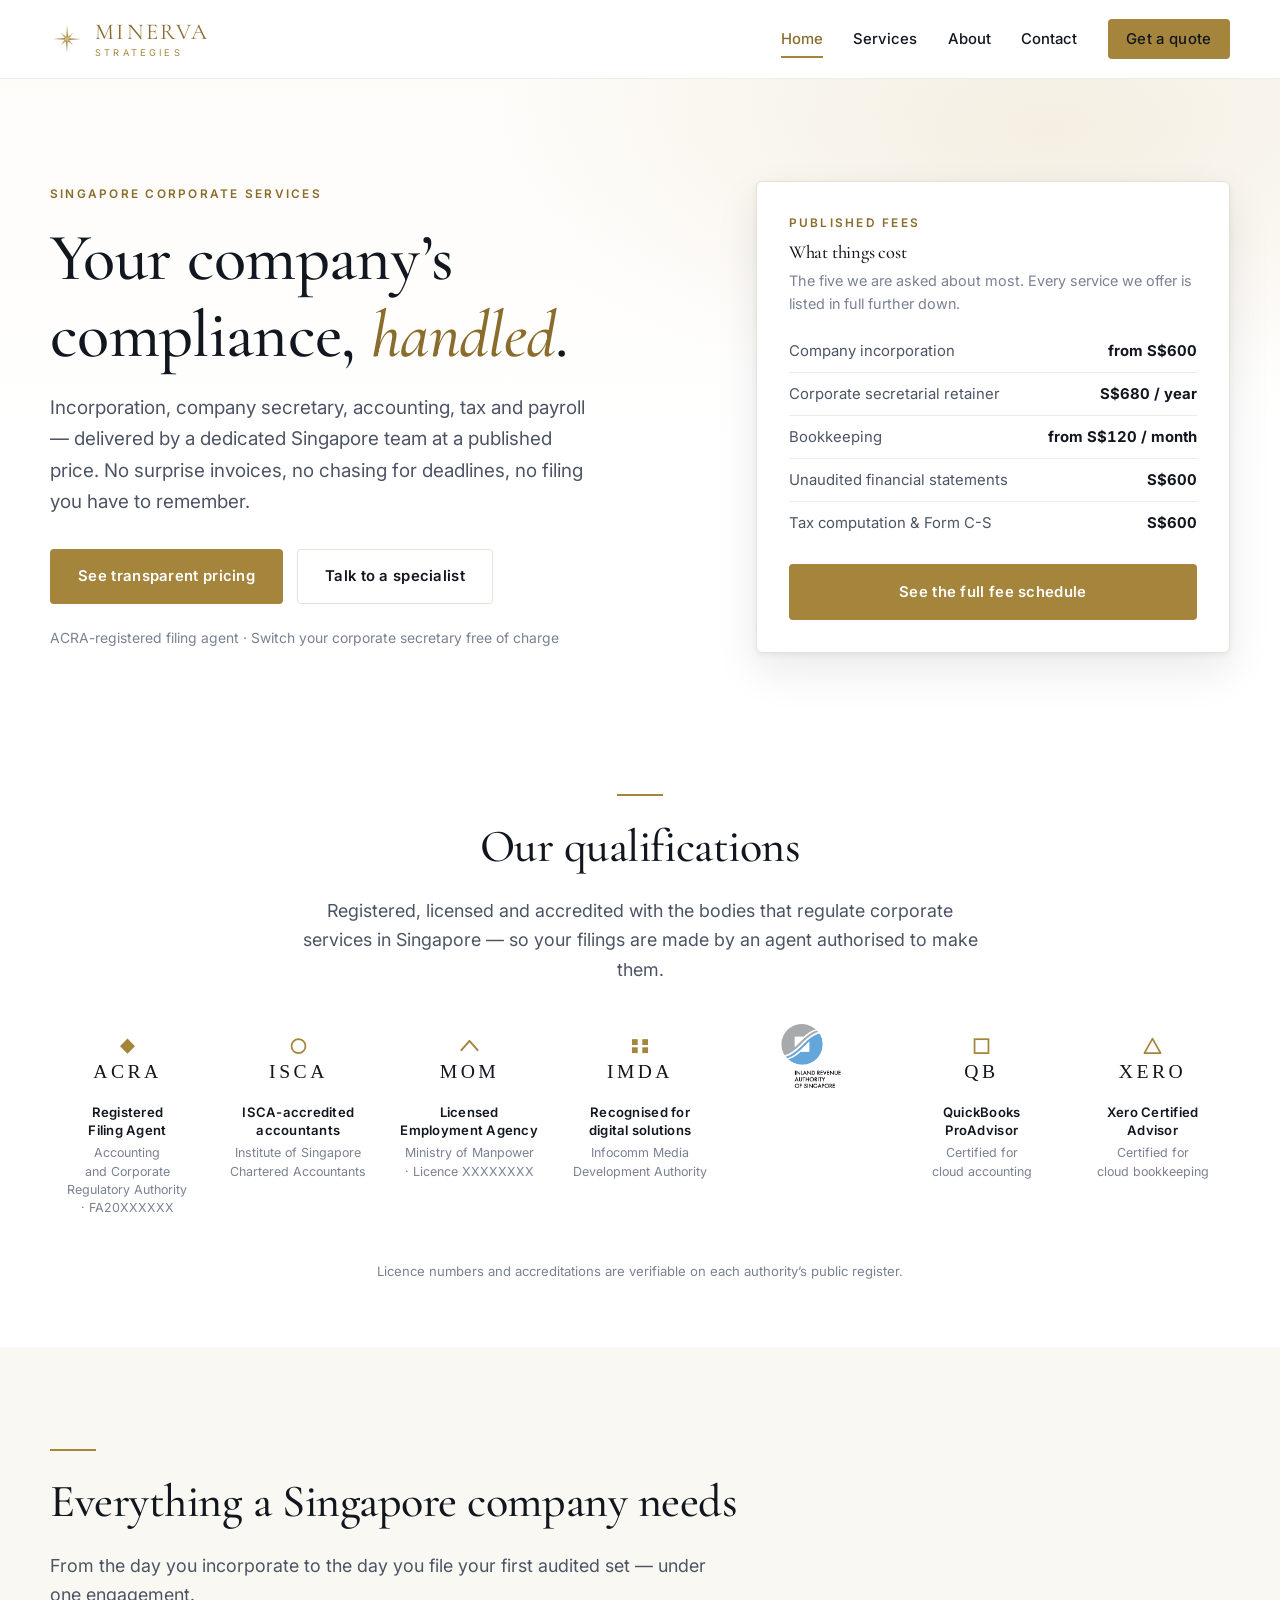
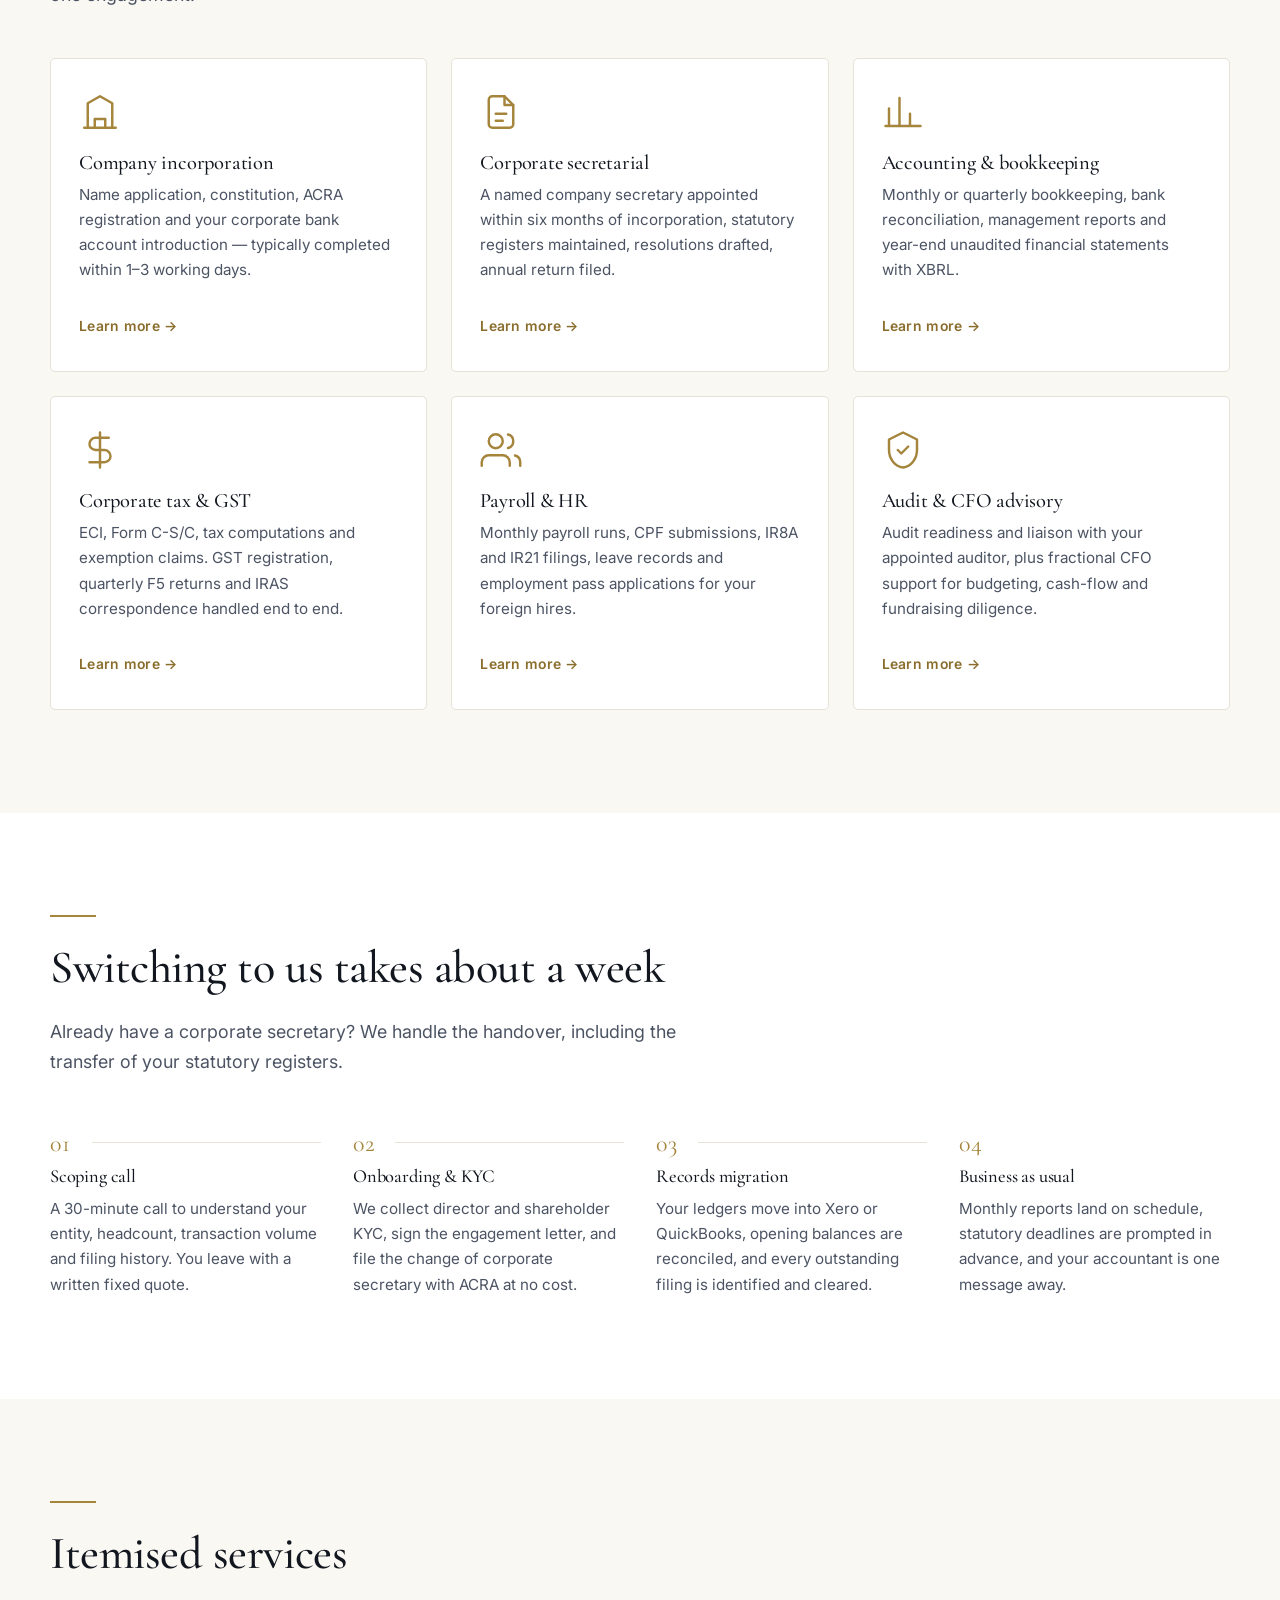
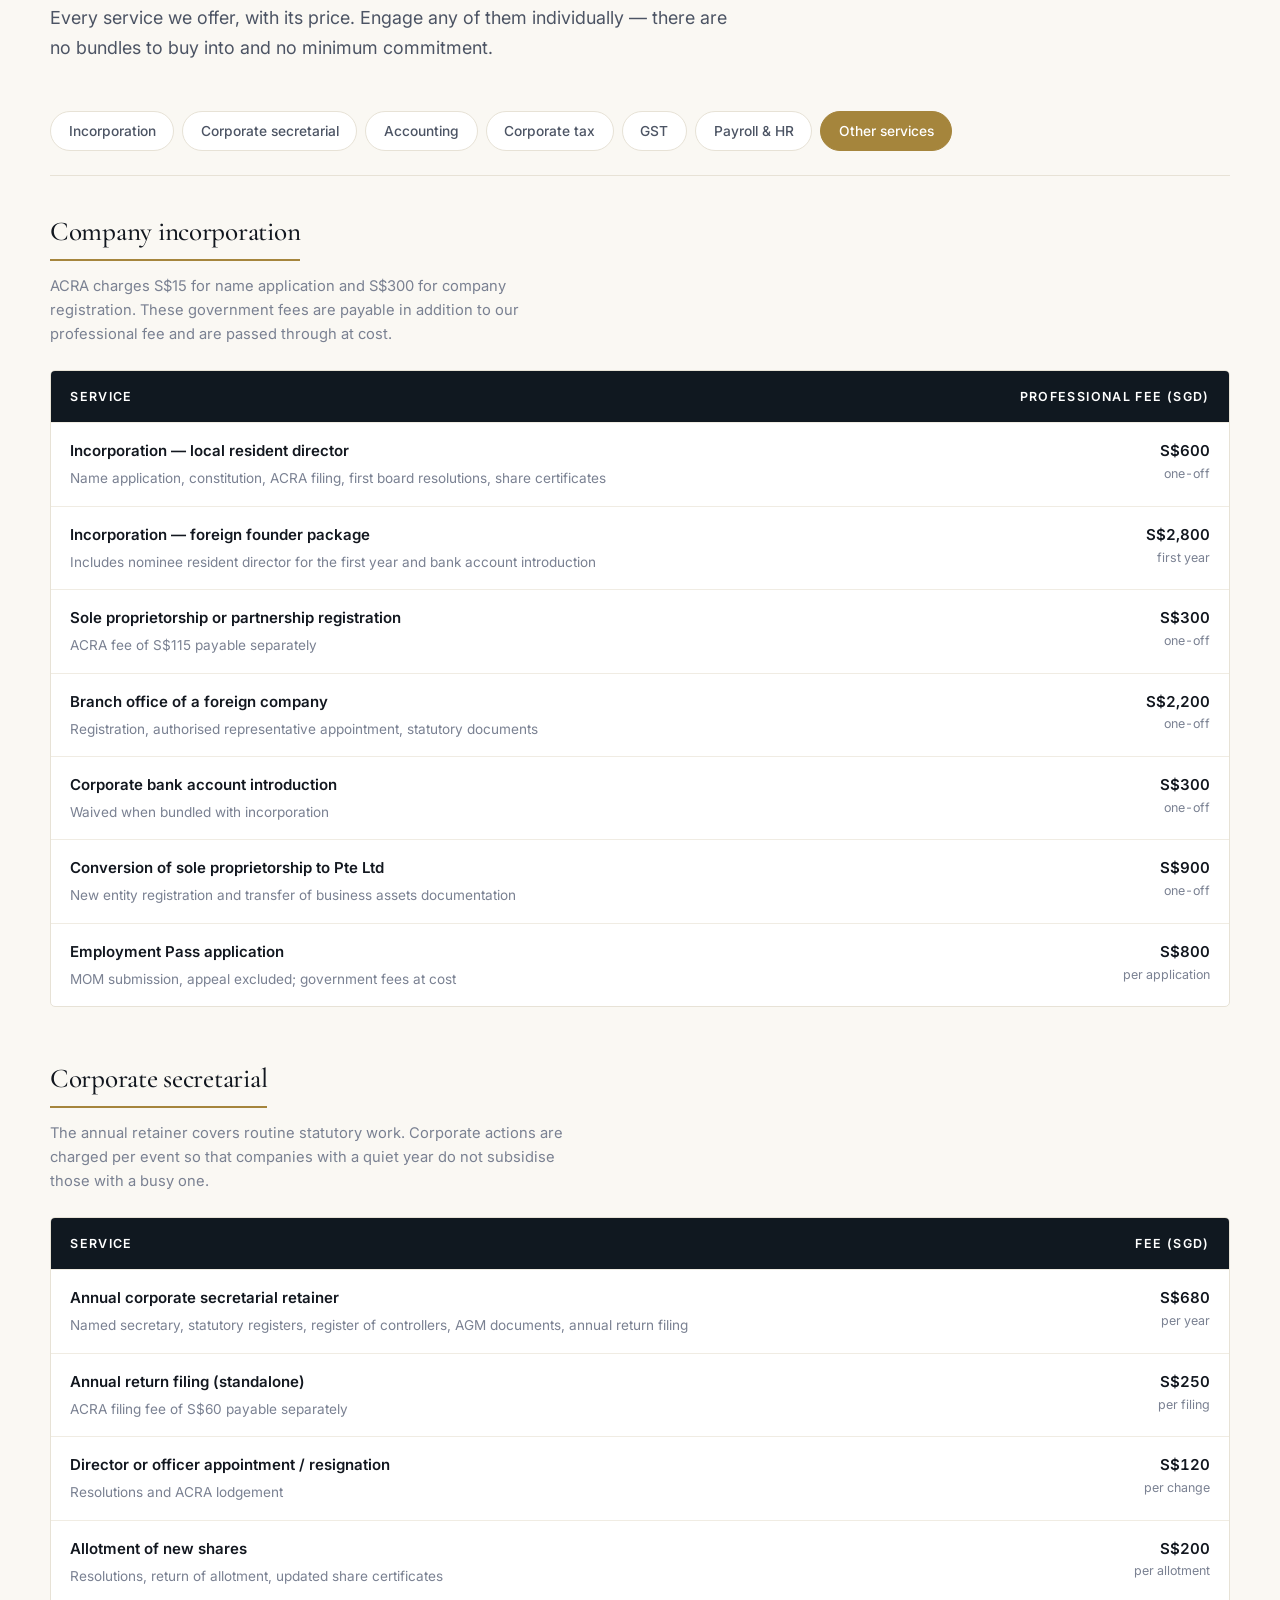
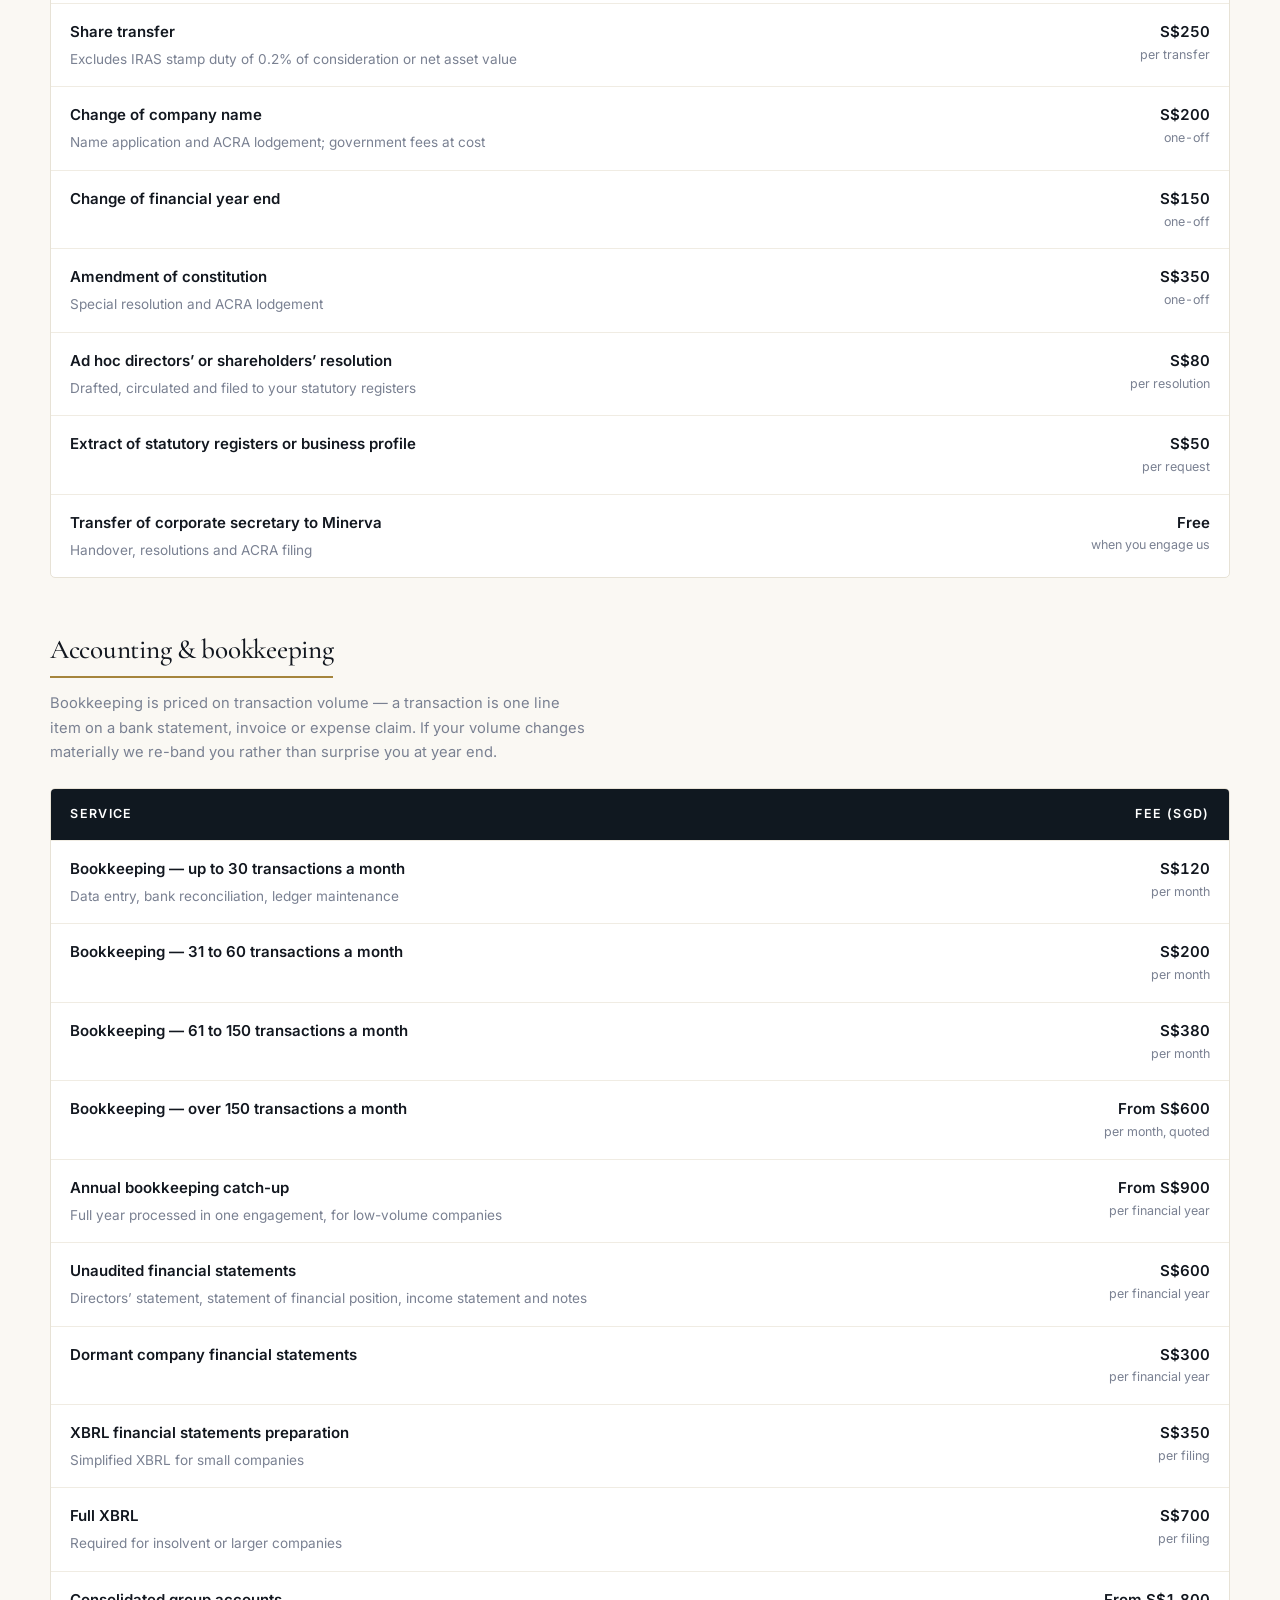
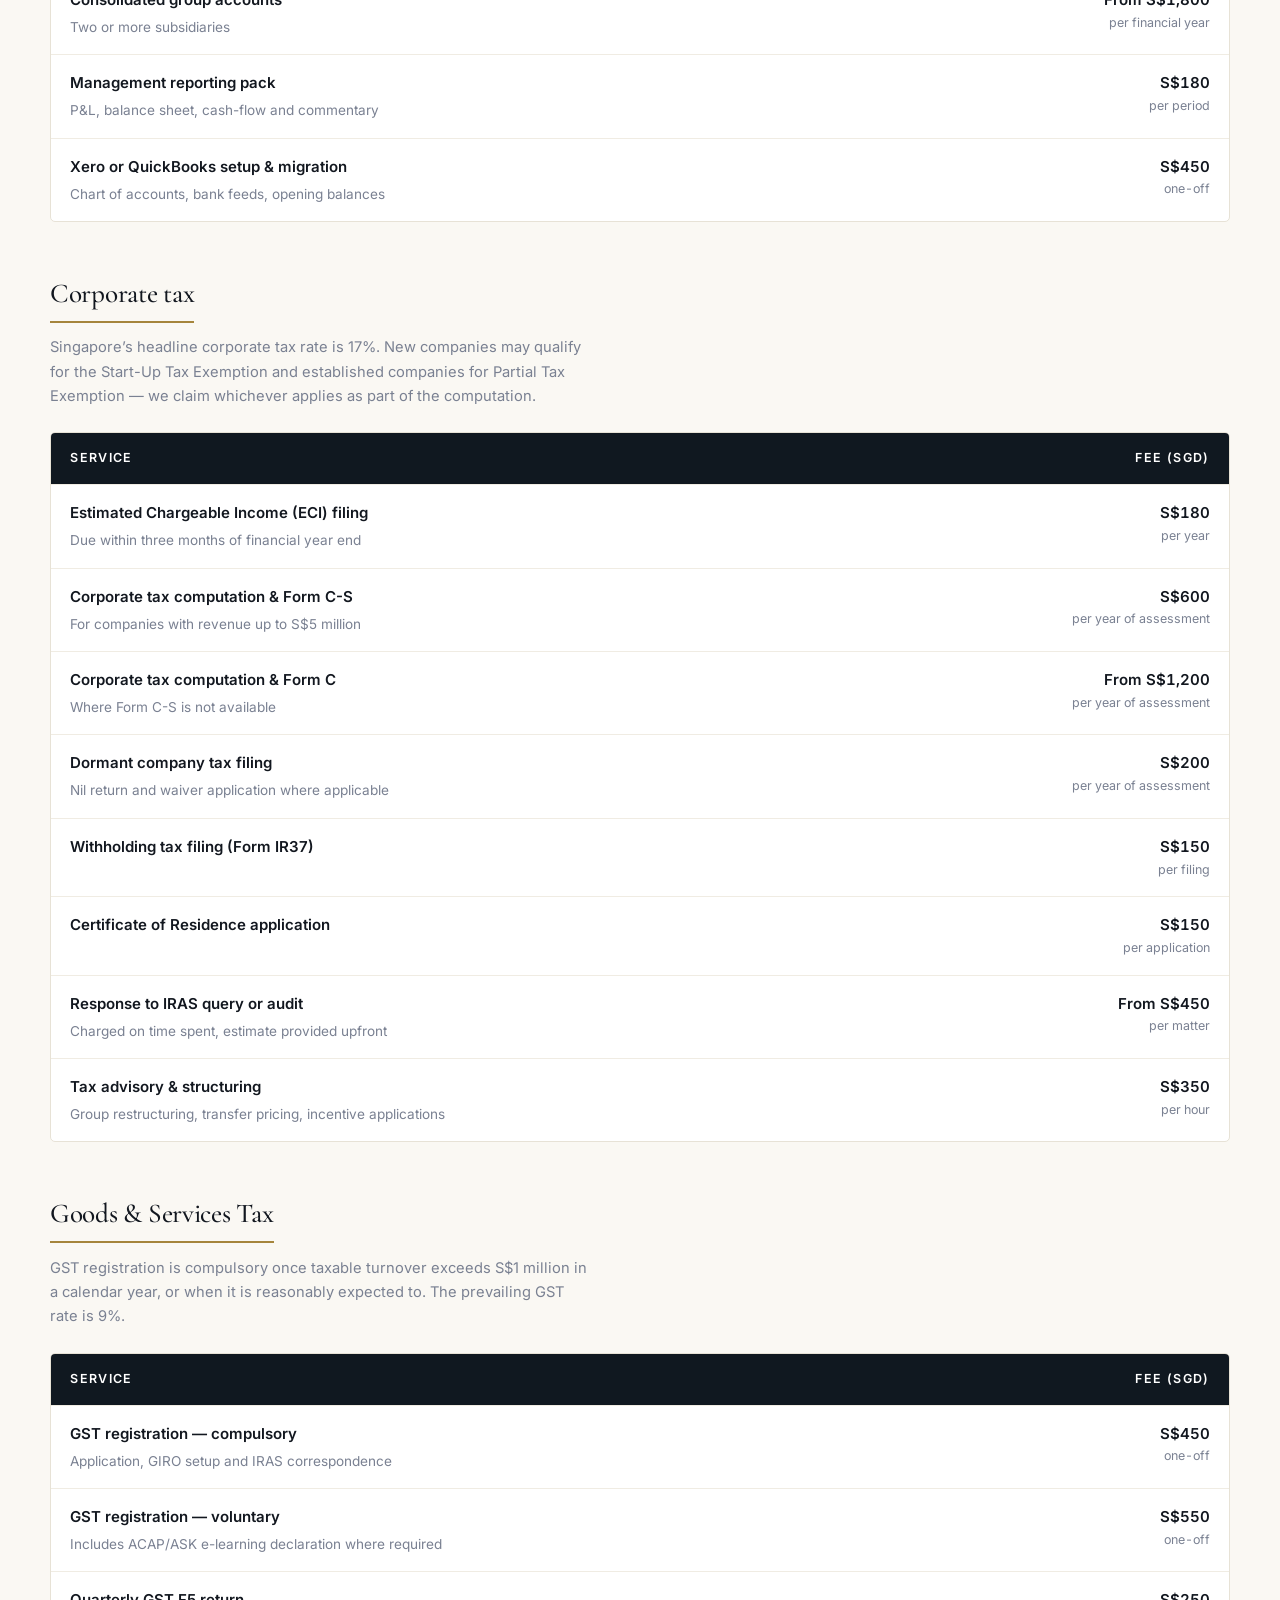
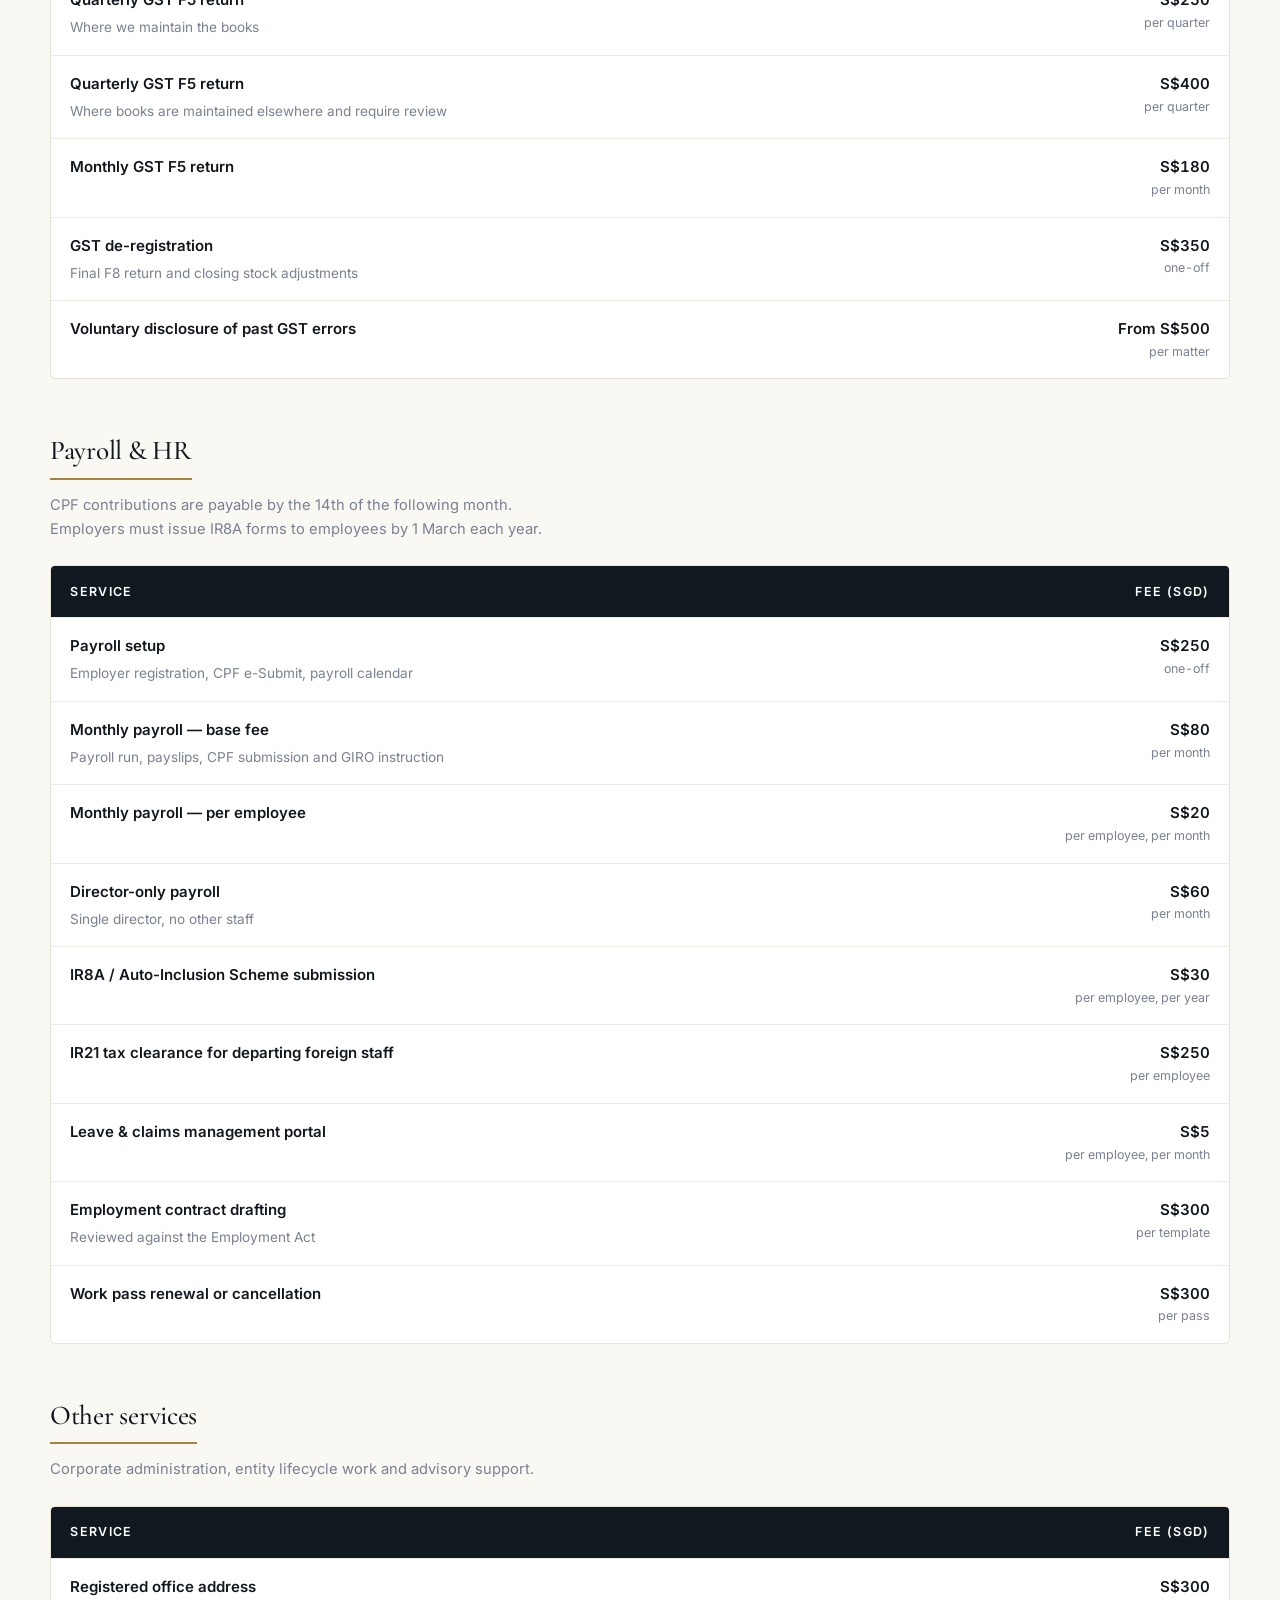
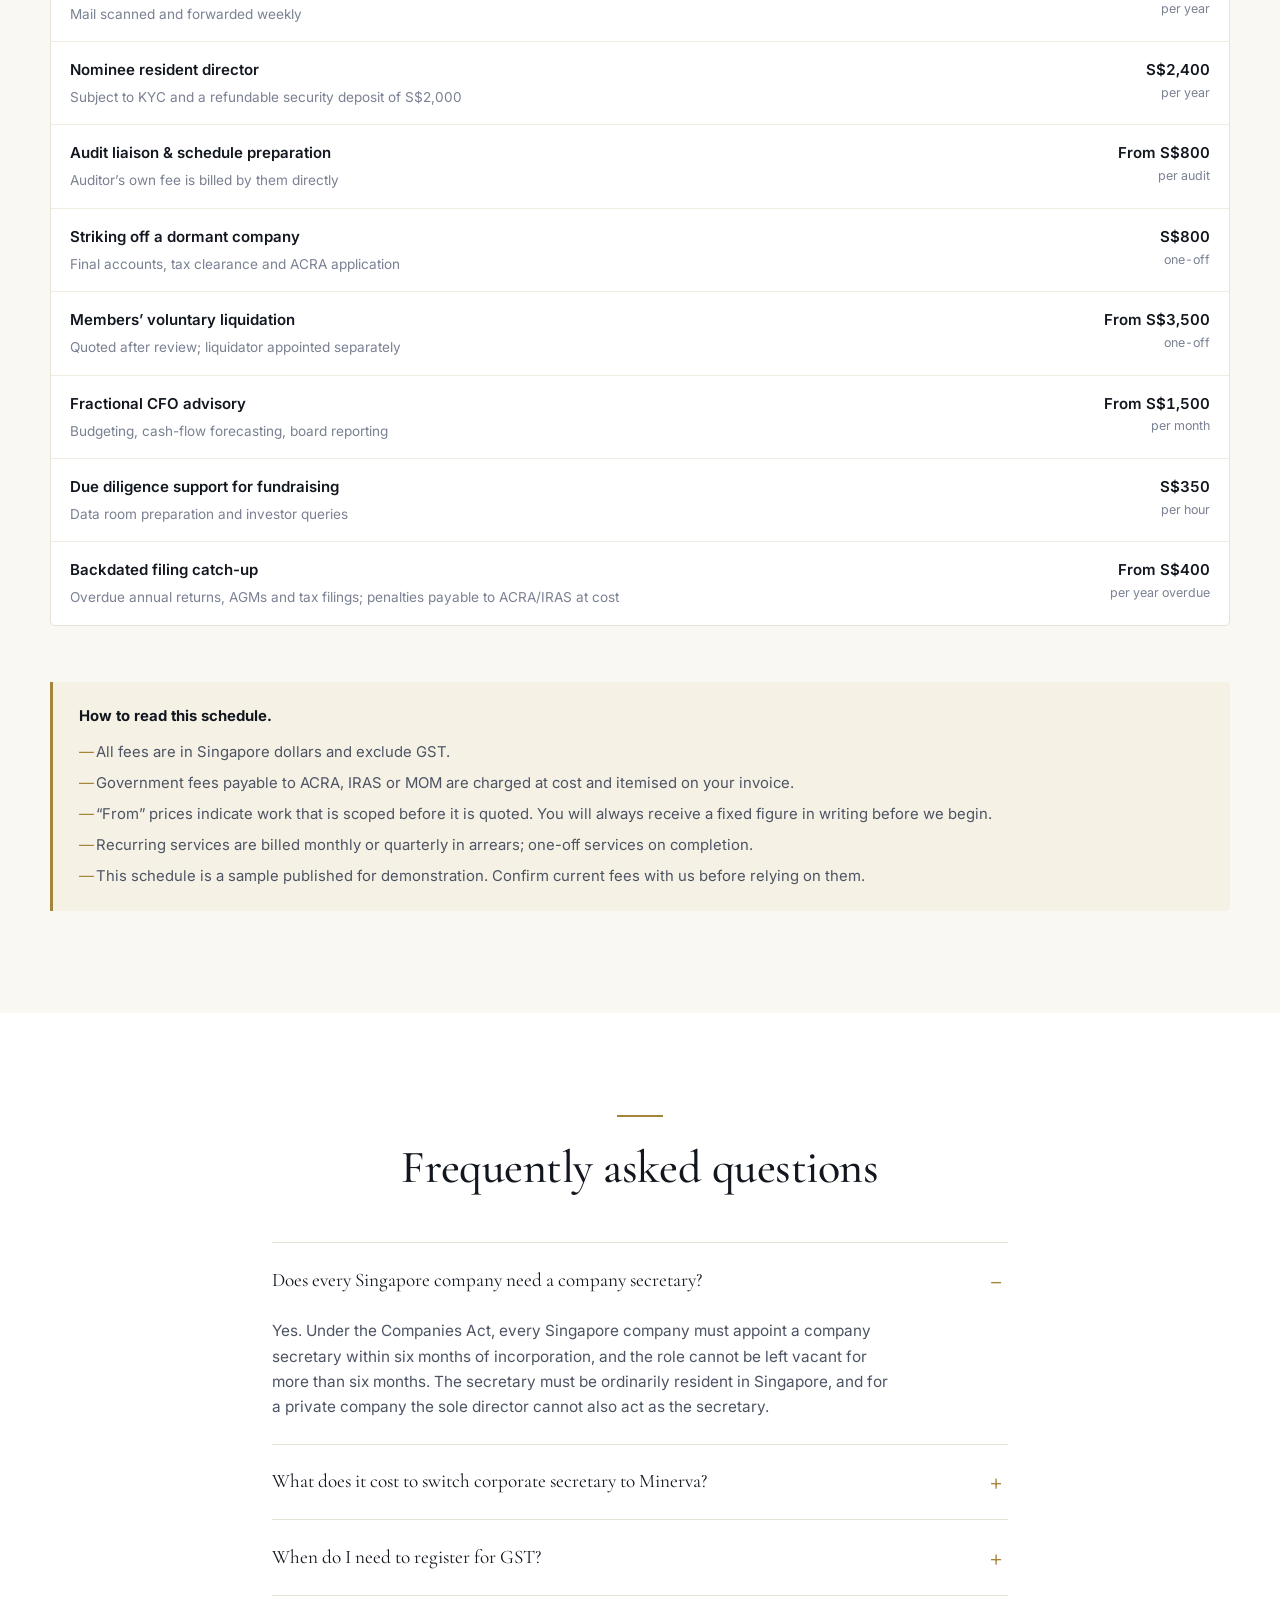
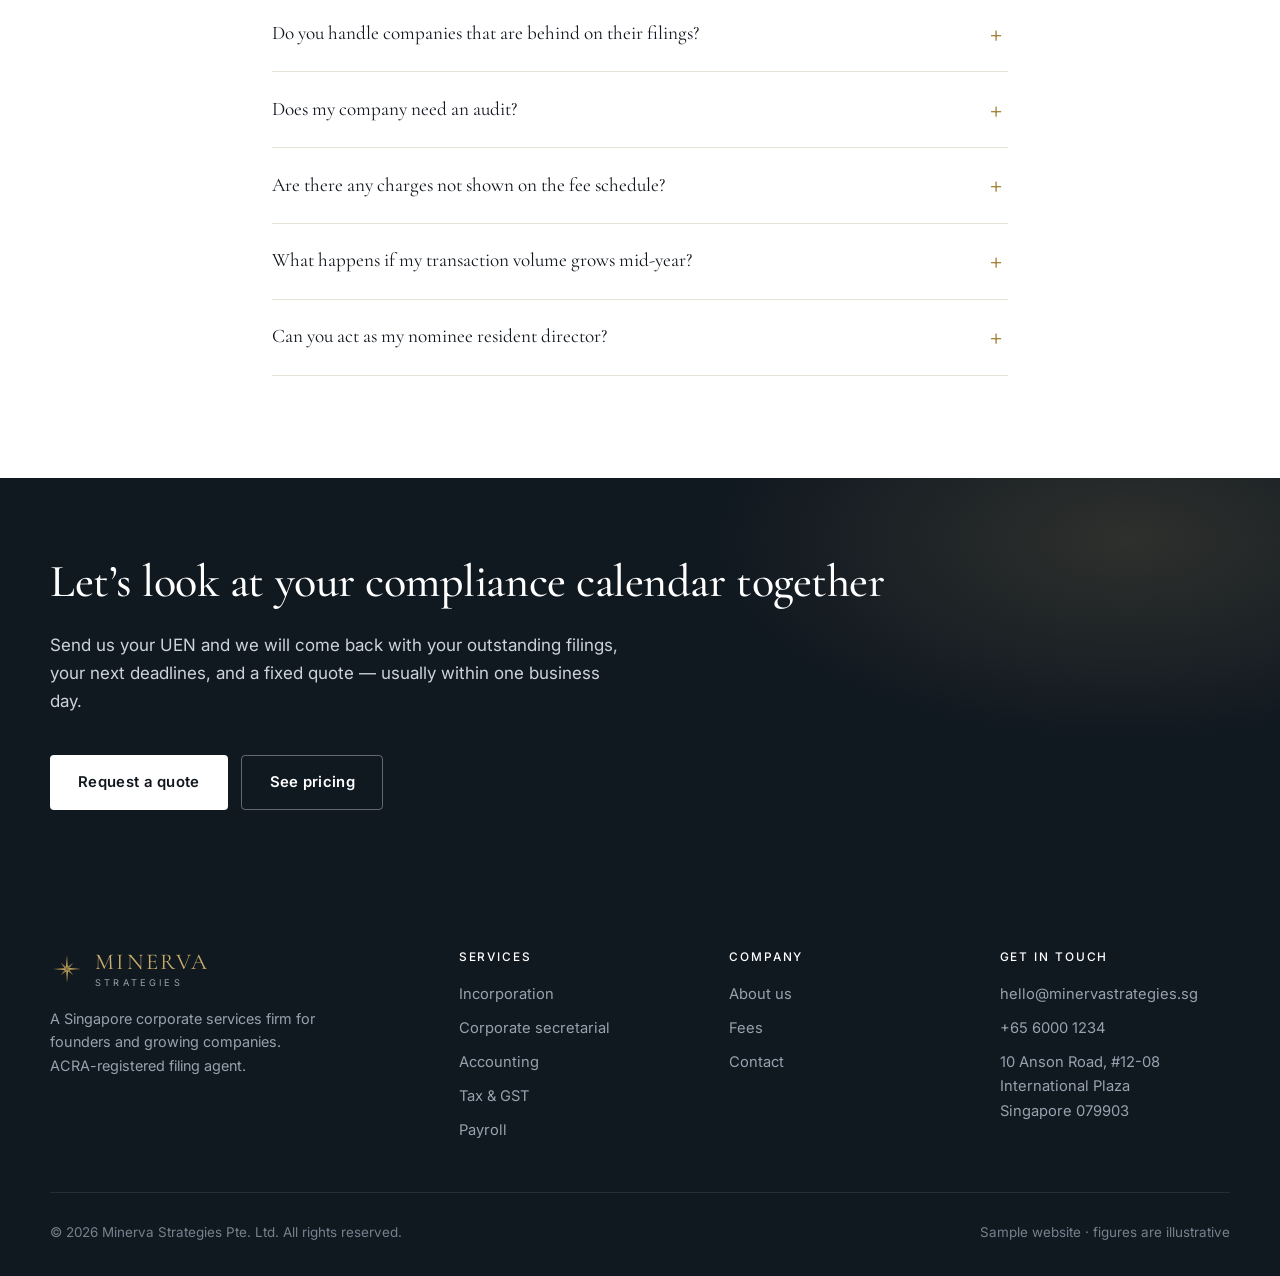
==== commit c70850b0: "Remove testimonials, home stats and the value-props section Strips the unverifiable social proof fro" ====
--- a/index.html
+++ b/index.html
@@ -75,7 +75,7 @@
        assets/img/accreditations/ are placeholders - replace each with the
        official logo you are licensed to display, and put your real licence
        numbers in the notes below. -->
-  <section class="section section--tight section--alt" id="qualifications">
+  <section class="section section--tight" id="qualifications">
     <div class="wrap">
       <div class="section-head section-head--center" style="margin-bottom:2.5rem">
         <hr class="rule">
@@ -138,43 +138,6 @@
     </div>
   </section>
 
-  <!-- ============ VALUE PROPS ============ -->
-  <section class="section">
-    <div class="wrap">
-      <div class="section-head section-head--center">
-        <hr class="rule">
-        <h2>Built for founders who would rather build</h2>
-        <p class="lede" style="margin-inline:auto">
-          Most firms bill by the hour and email you a PDF once a year. We work the other
-          way round: published prices, one team, and a live view of where your company stands.
-        </p>
-      </div>
-
-      <div class="grid grid-4 reveal">
-        <div class="value">
-          <span class="value__num">01</span>
-          <h3>Fixed fees, quoted upfront</h3>
-          <p>Every service carries a published price. You approve the scope before we start, and the invoice matches the quote.</p>
-        </div>
-        <div class="value">
-          <span class="value__num">02</span>
-          <h3>One named accountant</h3>
-          <p>Not a ticket queue. You get a specific person who knows your business, reachable by email, phone or WhatsApp.</p>
-        </div>
-        <div class="value">
-          <span class="value__num">03</span>
-          <h3>Deadlines tracked for you</h3>
-          <p>AGM, annual return, ECI, Form C-S, GST and CPF dates are monitored and prompted well ahead of time.</p>
-        </div>
-        <div class="value">
-          <span class="value__num">04</span>
-          <h3>Cloud-native bookkeeping</h3>
-          <p>Xero or QuickBooks, bank feeds connected, receipts captured. Your numbers stay current, not six months stale.</p>
-        </div>
-      </div>
-    </div>
-  </section>
-
   <!-- ============ SERVICES ============ -->
   <section class="section section--alt">
     <div class="wrap">
@@ -255,18 +218,6 @@
           <h3>Business as usual</h3>
           <p>Monthly reports land on schedule, statutory deadlines are prompted in advance, and your accountant is one message away.</p>
         </div>
-      </div>
-    </div>
-  </section>
-
-  <!-- ============ STATS ============ -->
-  <section class="section section--tight section--alt">
-    <div class="wrap">
-      <div class="stats reveal">
-        <div class="stat"><div class="stat__num">600+</div><div class="stat__label">Singapore entities under management</div></div>
-        <div class="stat"><div class="stat__num">1&ndash;3</div><div class="stat__label">Working days to incorporate</div></div>
-        <div class="stat"><div class="stat__num">100%</div><div class="stat__label">On-time statutory filing record</div></div>
-        <div class="stat"><div class="stat__num">4.9</div><div class="stat__label">Average client rating</div></div>
       </div>
     </div>
   </section>
@@ -455,33 +406,6 @@
     </div>
   </section>
 
-  <!-- ============ TESTIMONIALS ============ -->
-  <section class="section section--alt">
-    <div class="wrap">
-      <div class="section-head section-head--center">
-        <hr class="rule">
-        <h2>What our clients say</h2>
-      </div>
-      <div class="grid grid-3 reveal">
-        <figure class="quote" style="margin:0">
-          <span class="quote__mark">&ldquo;</span>
-          <p>We moved three entities across in a fortnight. The handover was the least painful part of the year, and we finally know what our compliance costs before the invoice arrives.</p>
-          <figcaption class="quote__by"><strong>Rachel Tan</strong><span>Finance Director, logistics group</span></figcaption>
-        </figure>
-        <figure class="quote" style="margin:0">
-          <span class="quote__mark">&ldquo;</span>
-          <p>They caught two years of unfiled ECI our previous firm never mentioned and cleared it with IRAS before it became a penalty. That alone paid for the engagement.</p>
-          <figcaption class="quote__by"><strong>Daniel Lim</strong><span>Founder, B2B SaaS</span></figcaption>
-        </figure>
-        <figure class="quote" style="margin:0">
-          <span class="quote__mark">&ldquo;</span>
-          <p>As a foreign founder I had no idea what a nominee director or an AGM was. Minerva walked me through incorporation and had my bank account open in under two weeks.</p>
-          <figcaption class="quote__by"><strong>Priya Nair</strong><span>Director, F&amp;B holding company</span></figcaption>
-        </figure>
-      </div>
-    </div>
-  </section>
-
   <!-- ============ FAQ ============ -->
   <section class="section">
     <div class="wrap">
--- a/assets/css/styles.css
+++ b/assets/css/styles.css
@@ -351,17 +351,6 @@
 }
 .card__link::after { content: " \2192"; }
 
-/* value card, numbered */
-.value { position: relative; padding-left: 3.4rem; }
-.value__num {
-  position: absolute; left: 0; top: .1rem;
-  font-family: var(--serif);
-  font-size: 1.6rem;
-  color: var(--gold-light);
-}
-.value h3 { font-size: 1.15rem; }
-.value p { font-size: .95rem; }
-
 /* ---------- steps ---------- */
 .steps { counter-reset: step; display: grid; gap: 2rem; grid-template-columns: repeat(auto-fit, minmax(240px, 1fr)); }
 .step { position: relative; padding-top: 2.6rem; }
@@ -449,19 +438,6 @@
 .callout ul { margin-top: .7rem; display: grid; gap: .4rem; }
 .callout li { padding-left: 1.1rem; position: relative; }
 .callout li::before { content: "\2014"; position: absolute; left: 0; color: var(--gold); }
-
-/* ---------- testimonials ---------- */
-.quote {
-  background: #fff;
-  border: 1px solid var(--line);
-  border-radius: 5px;
-  padding: 2rem 1.85rem;
-}
-.quote__mark { font-family: var(--serif); font-size: 3rem; color: var(--gold-light); line-height: .6; display: block; margin-bottom: .8rem; }
-.quote p { font-size: 1rem; color: var(--body); font-style: italic; }
-.quote__by { margin-top: 1.4rem; padding-top: 1.1rem; border-top: 1px solid var(--line-soft); font-size: .87rem; }
-.quote__by strong { display: block; color: var(--ink); font-style: normal; }
-.quote__by span { color: var(--muted); }
 
 /* ---------- FAQ ---------- */
 .faq { max-width: 46rem; margin-inline: auto; border-top: 1px solid var(--line); }
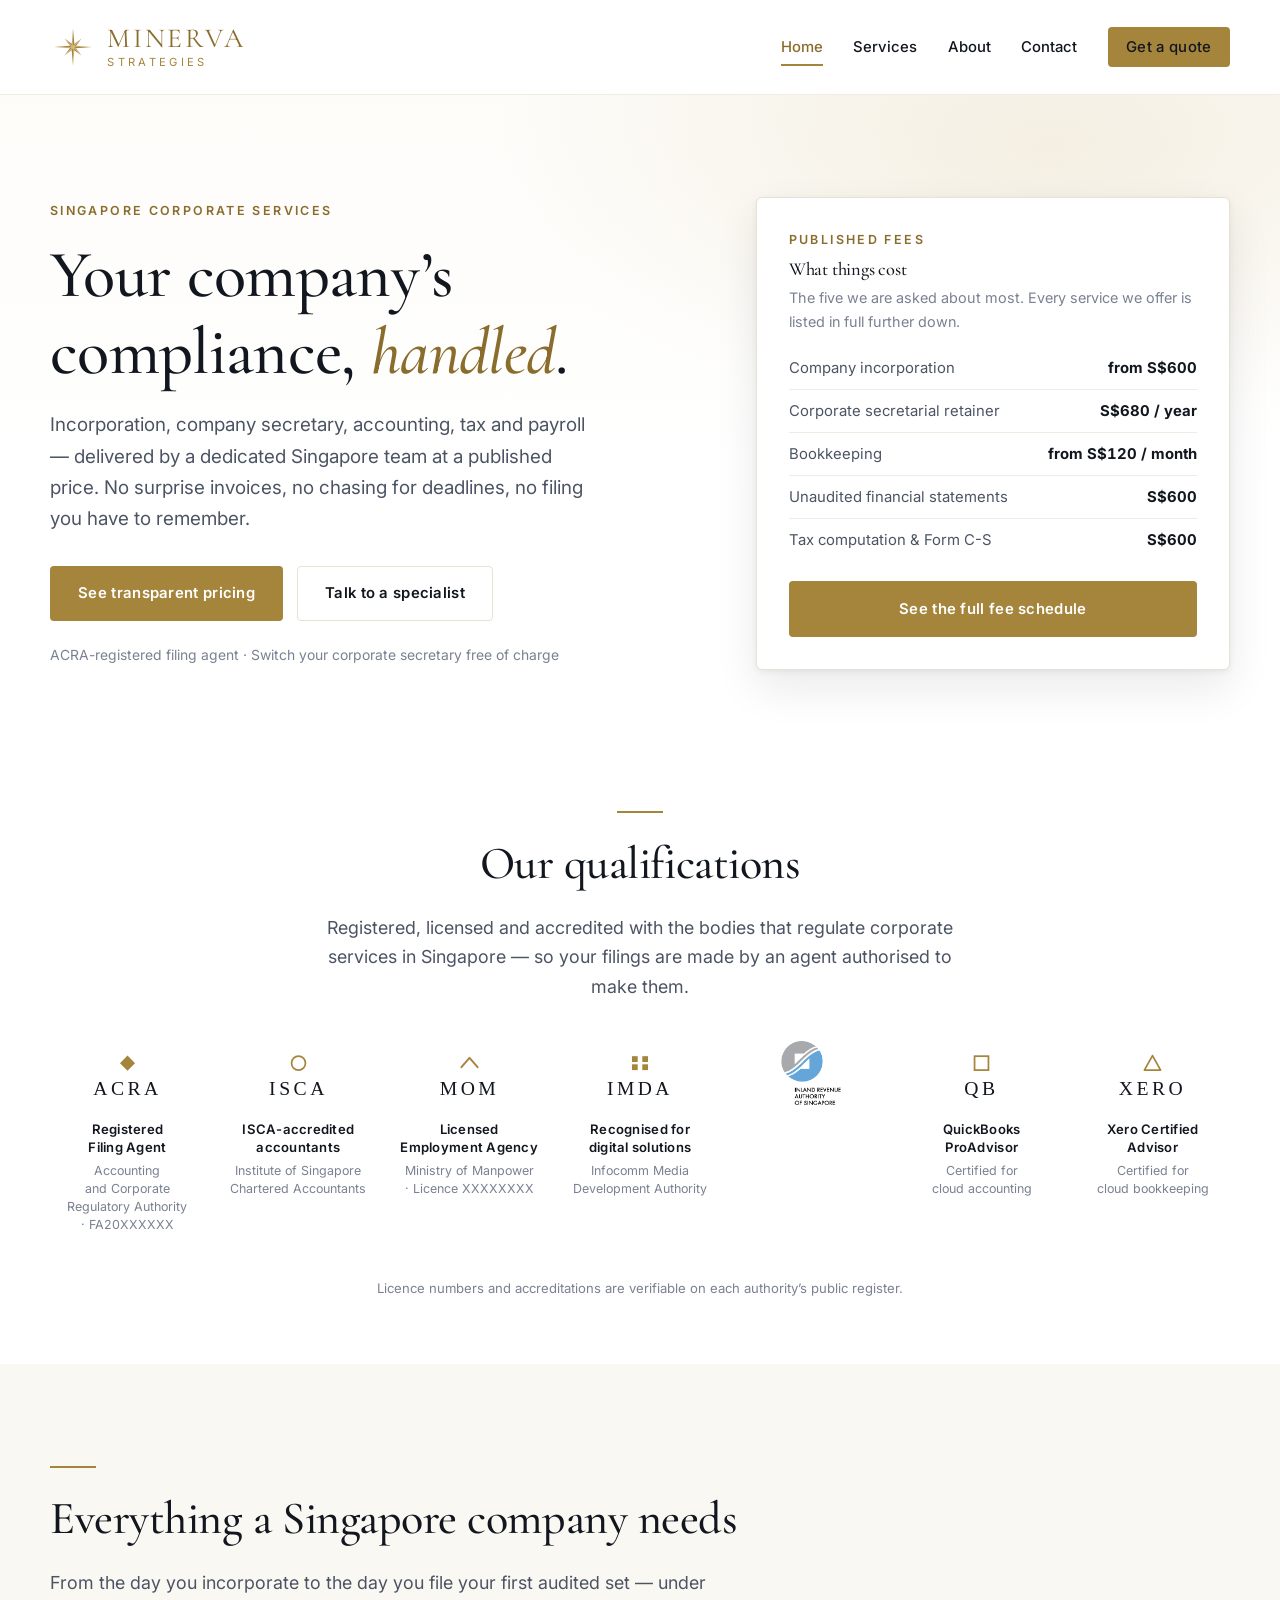
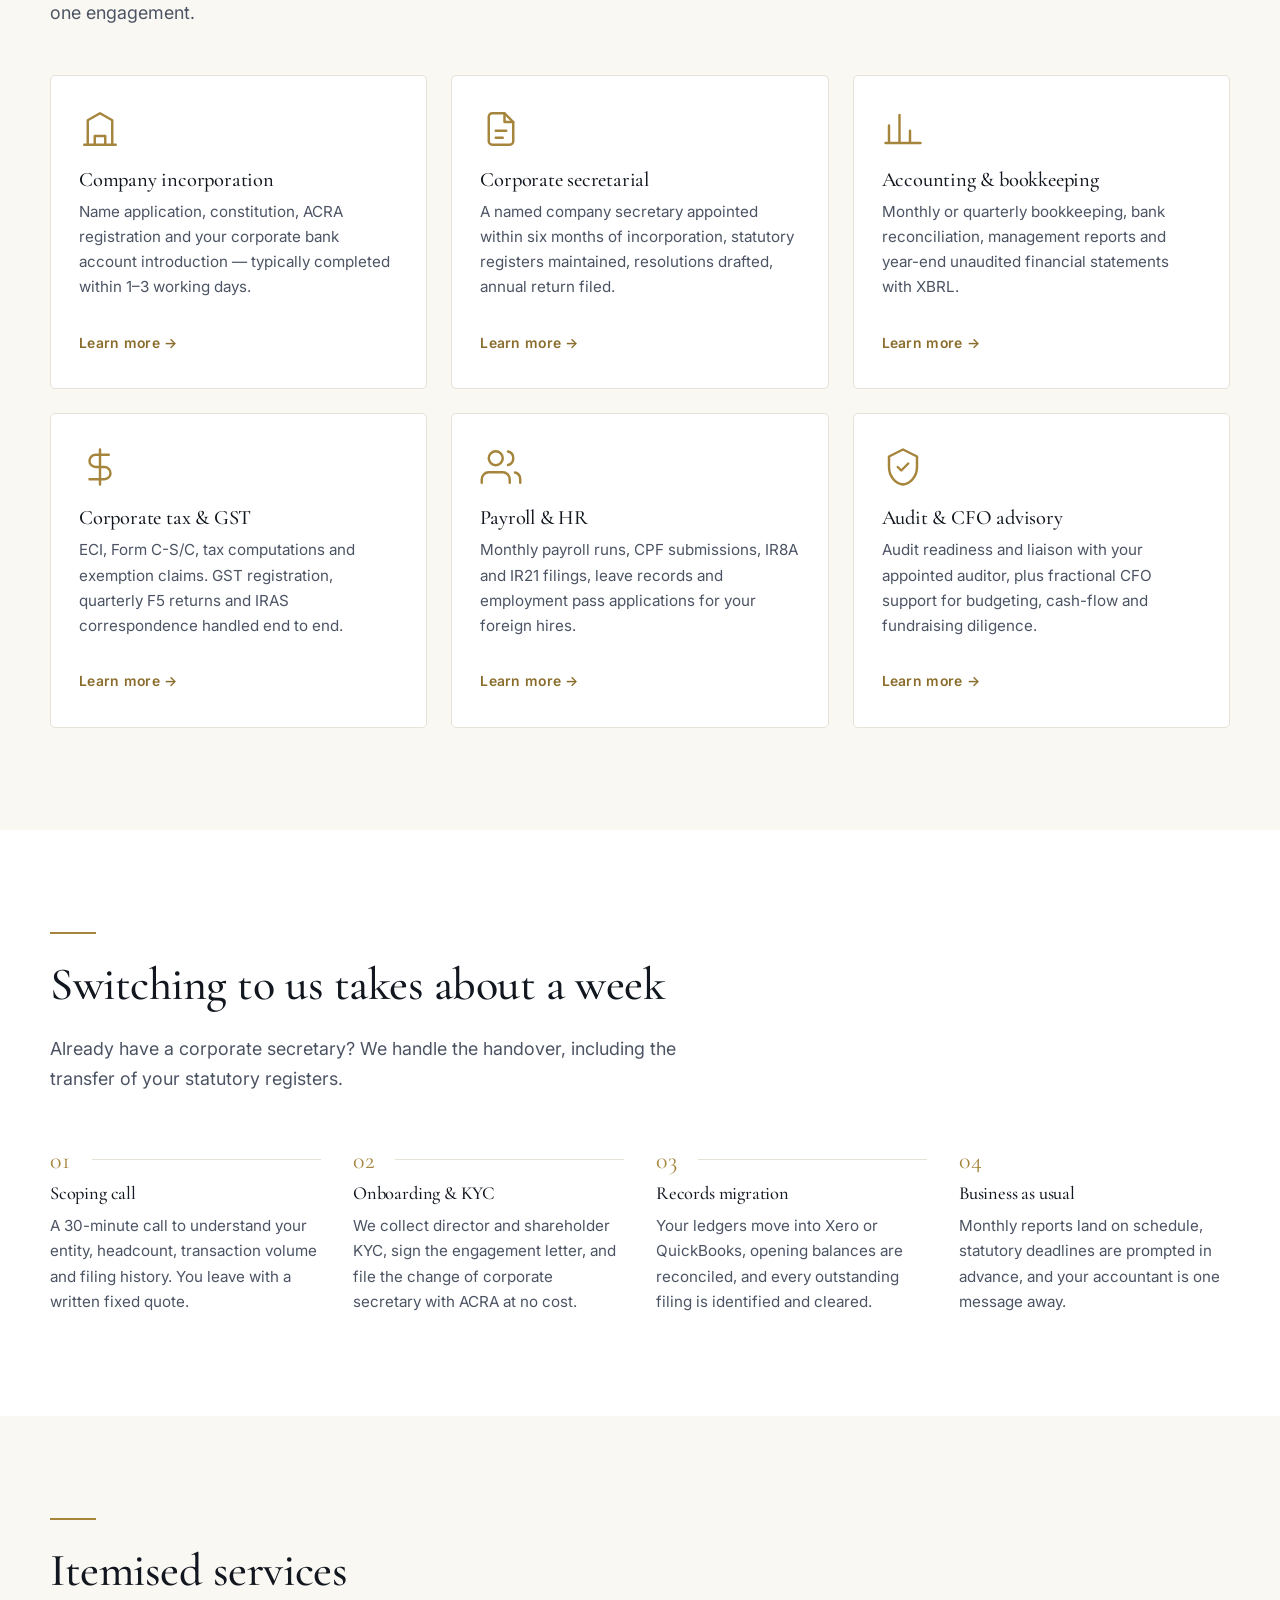
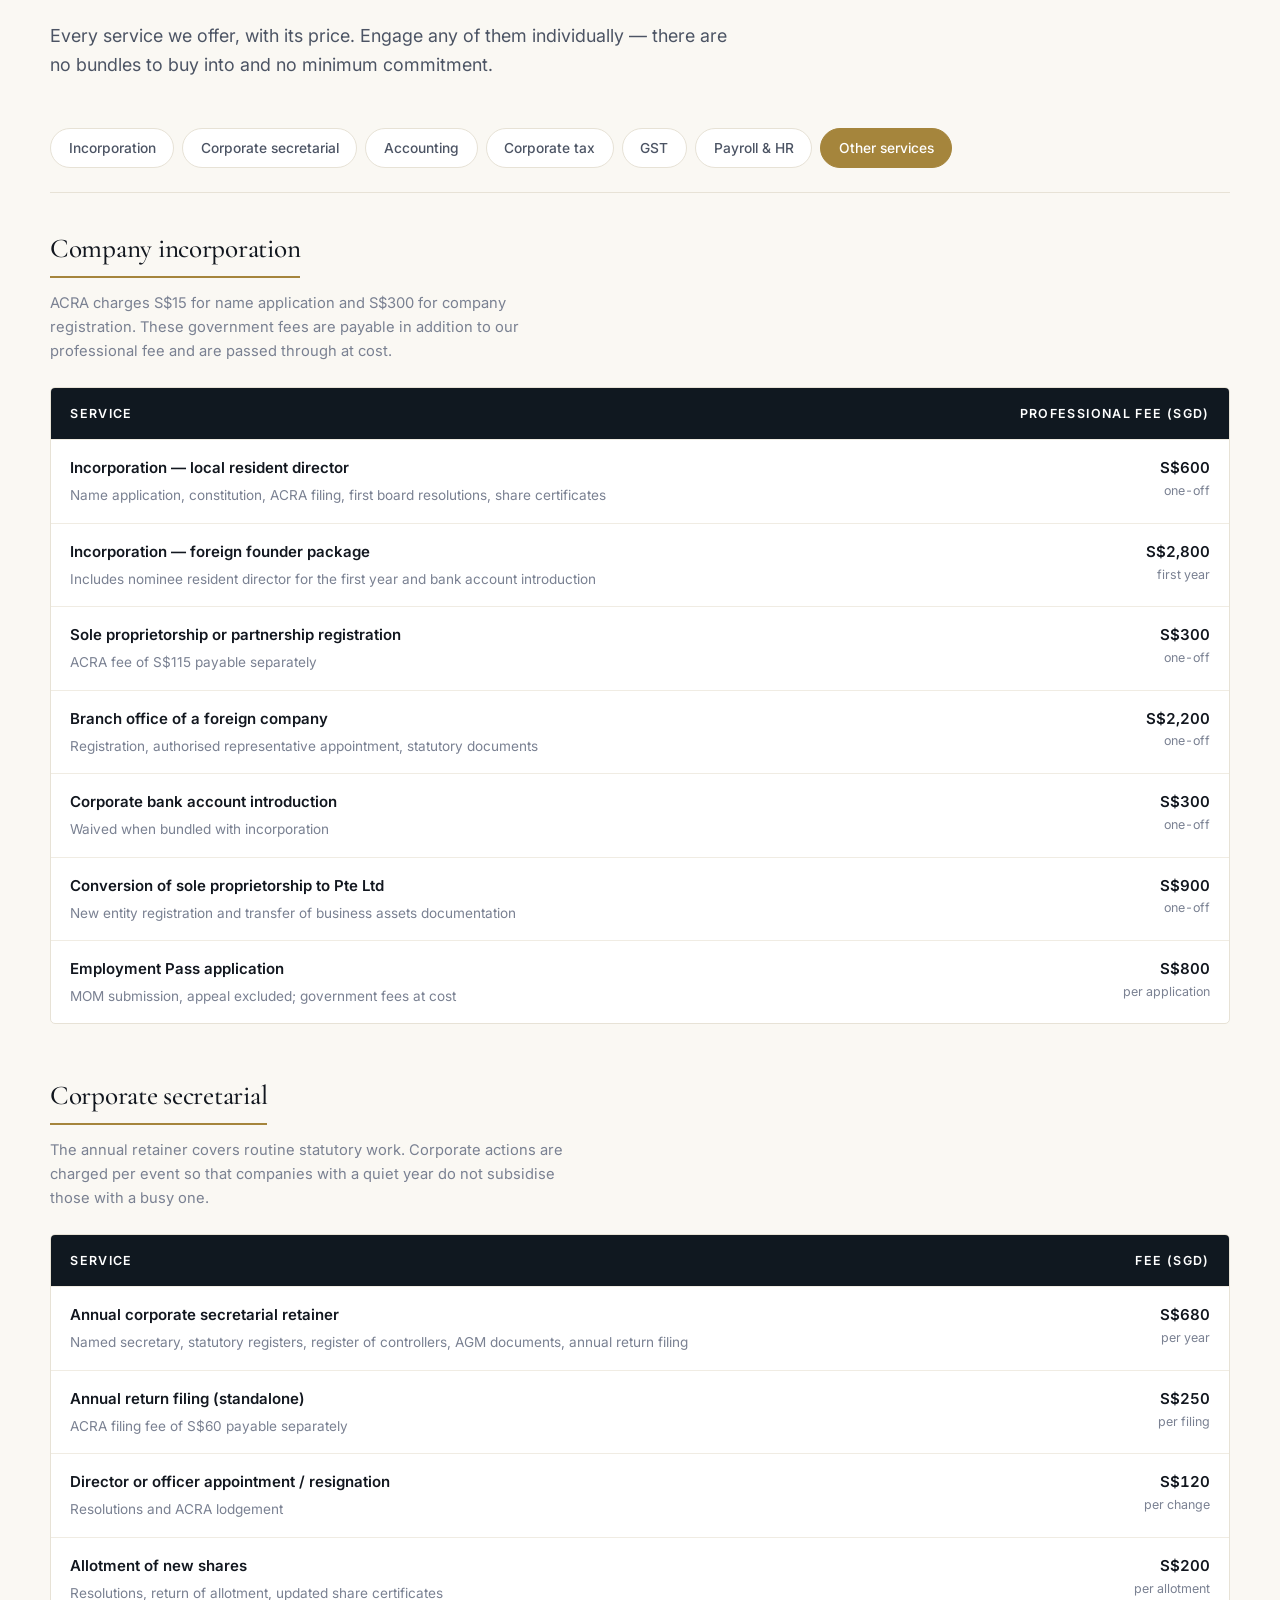
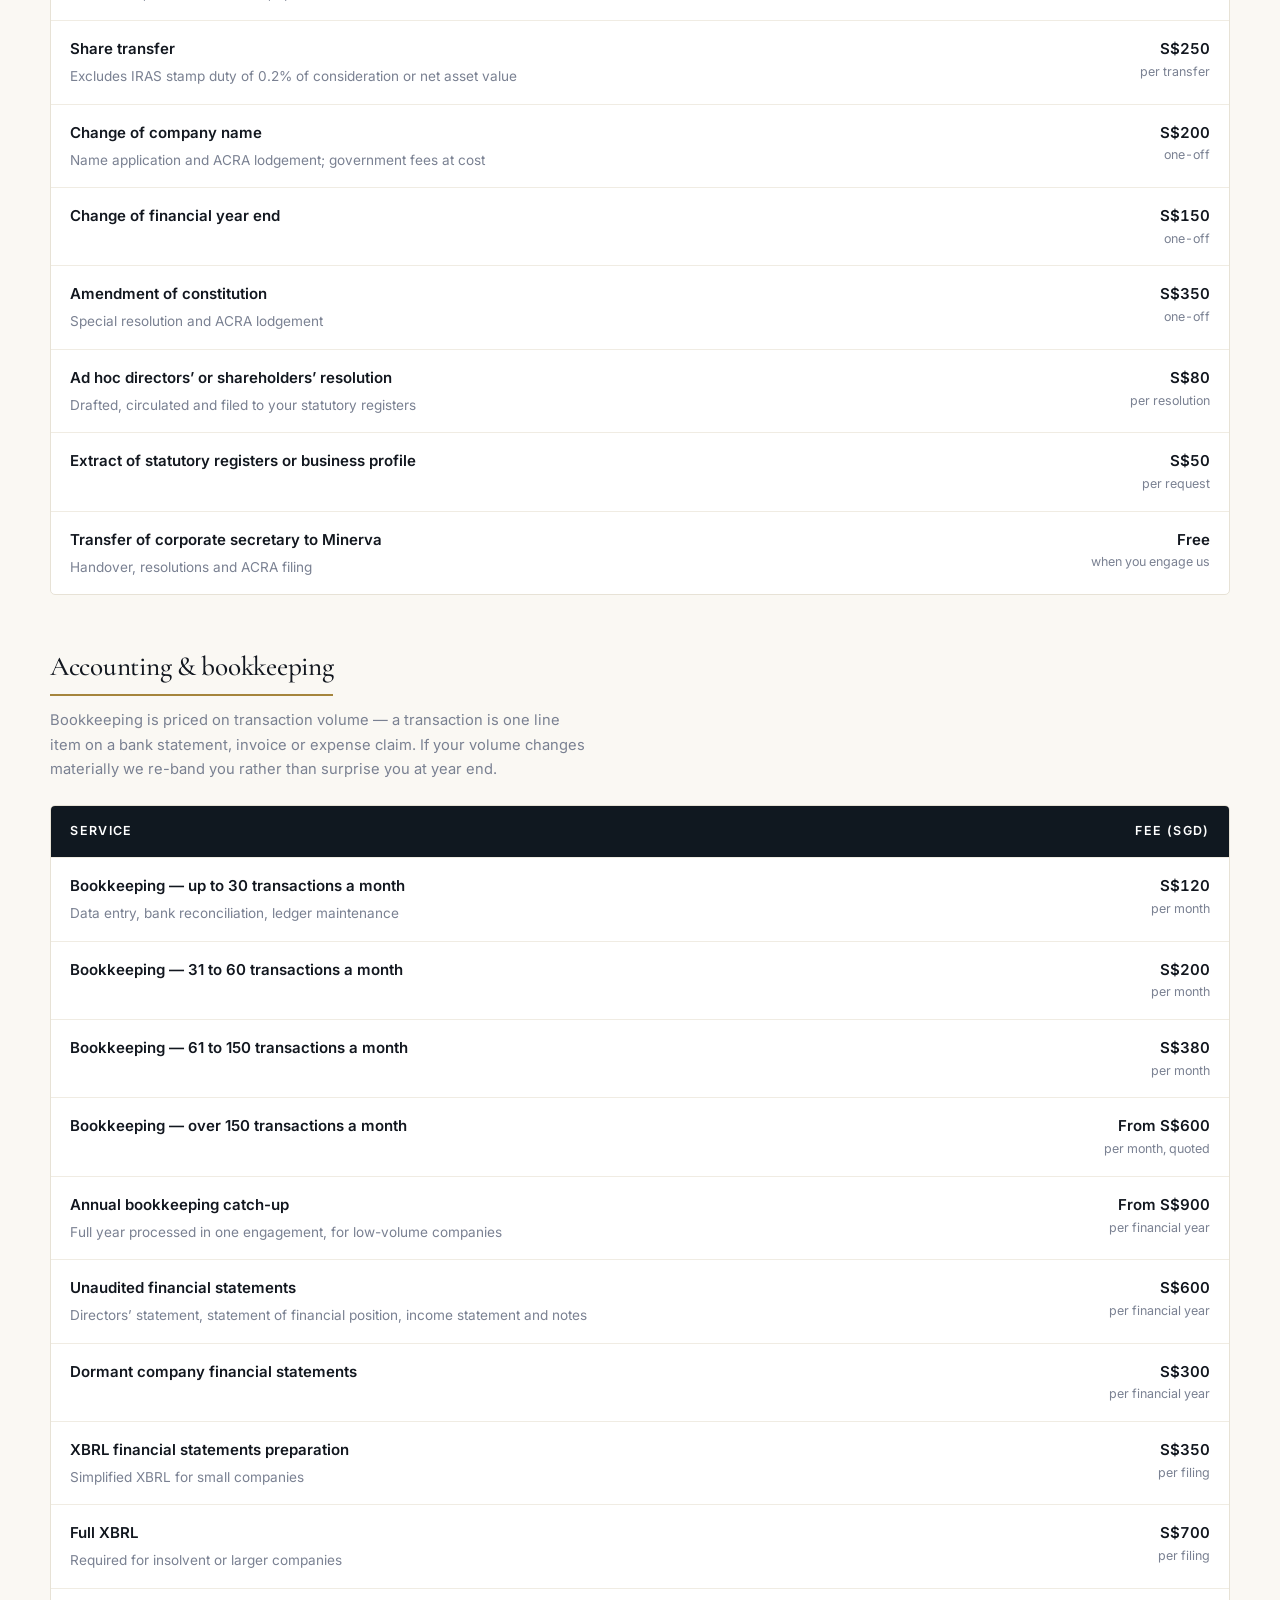
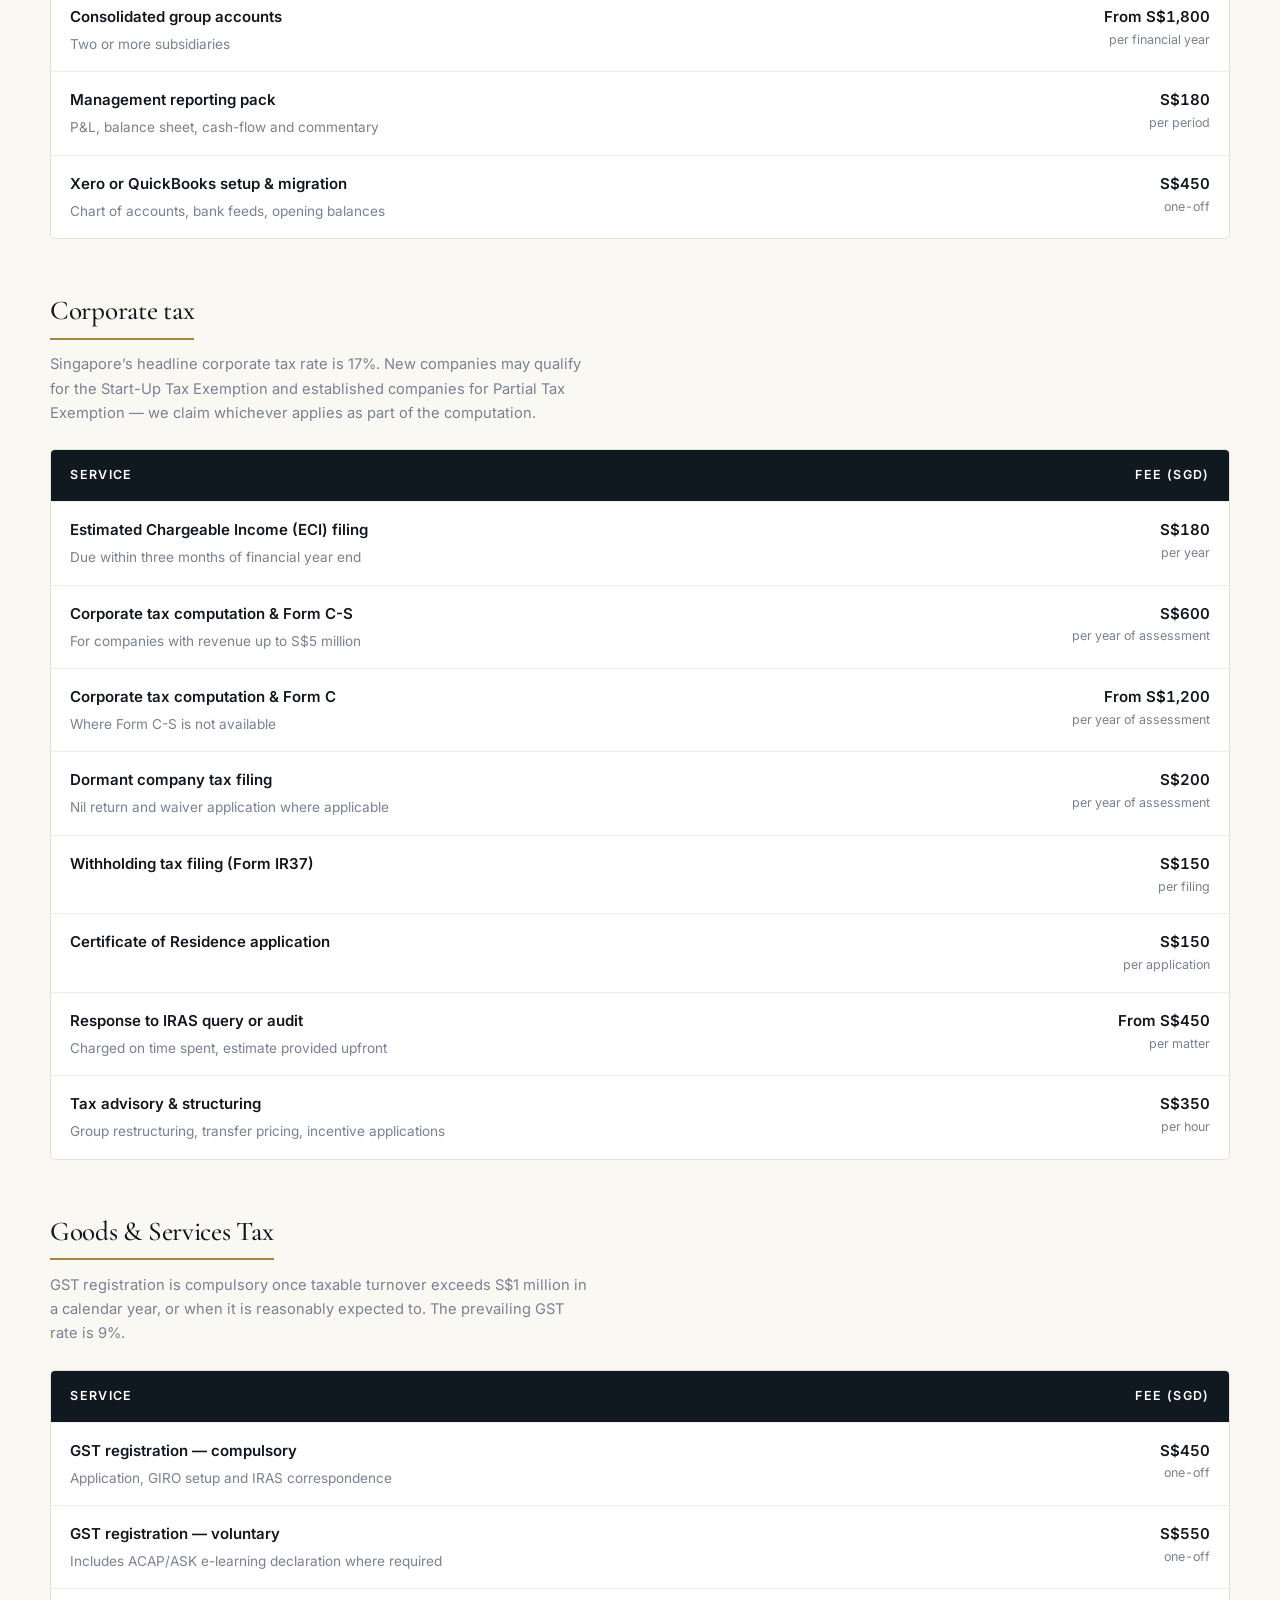
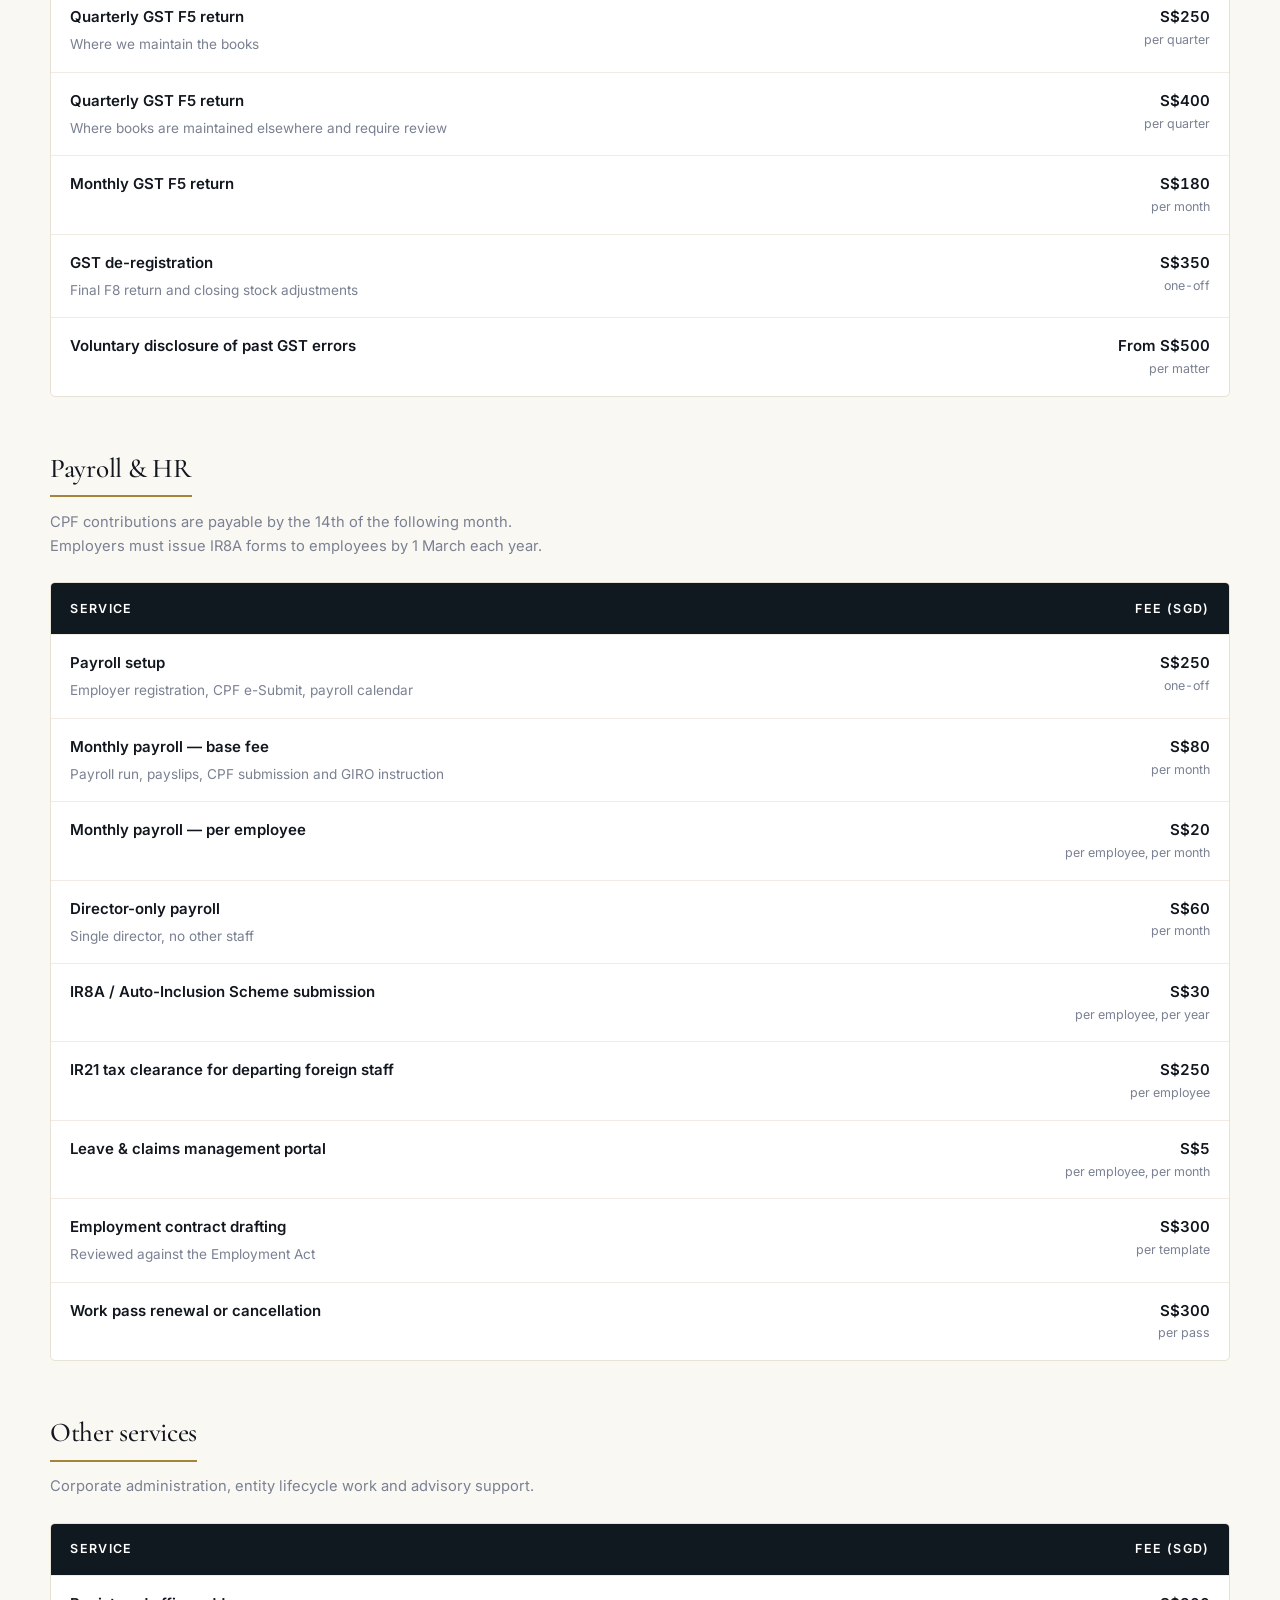
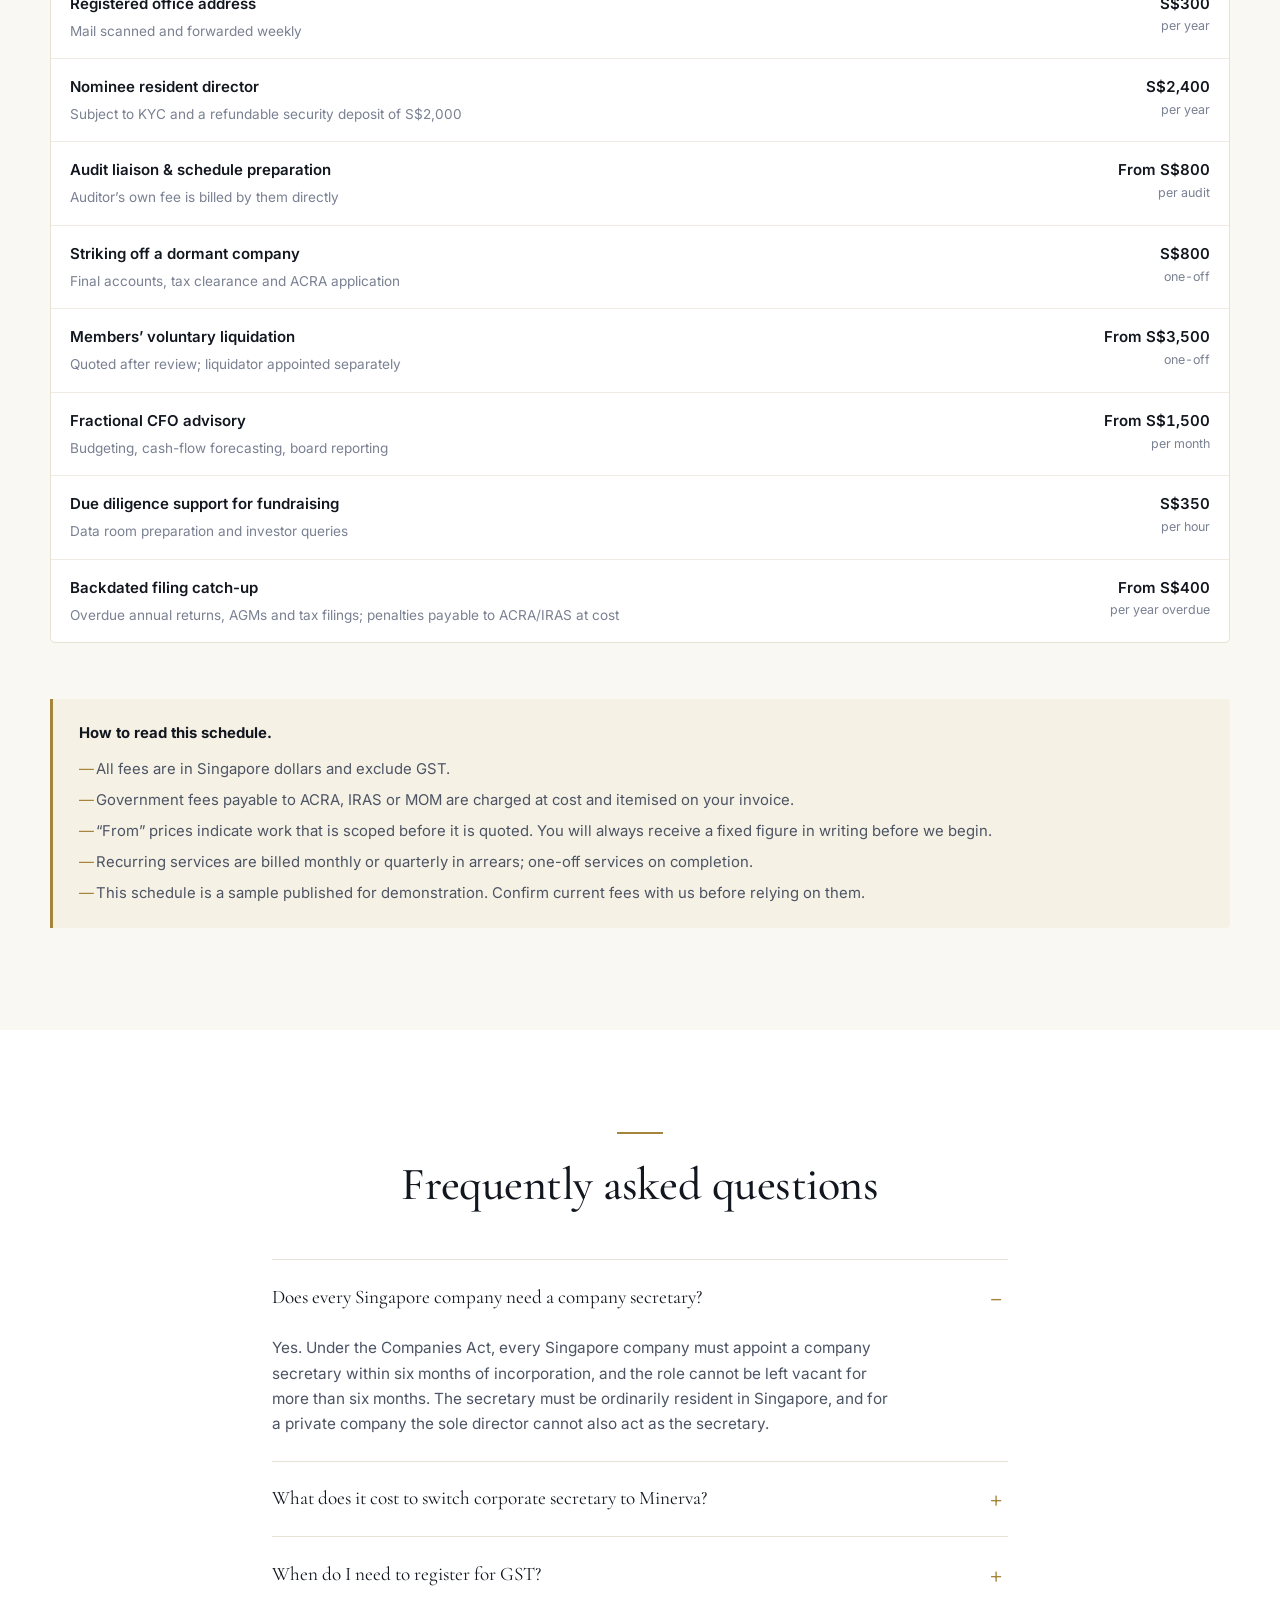
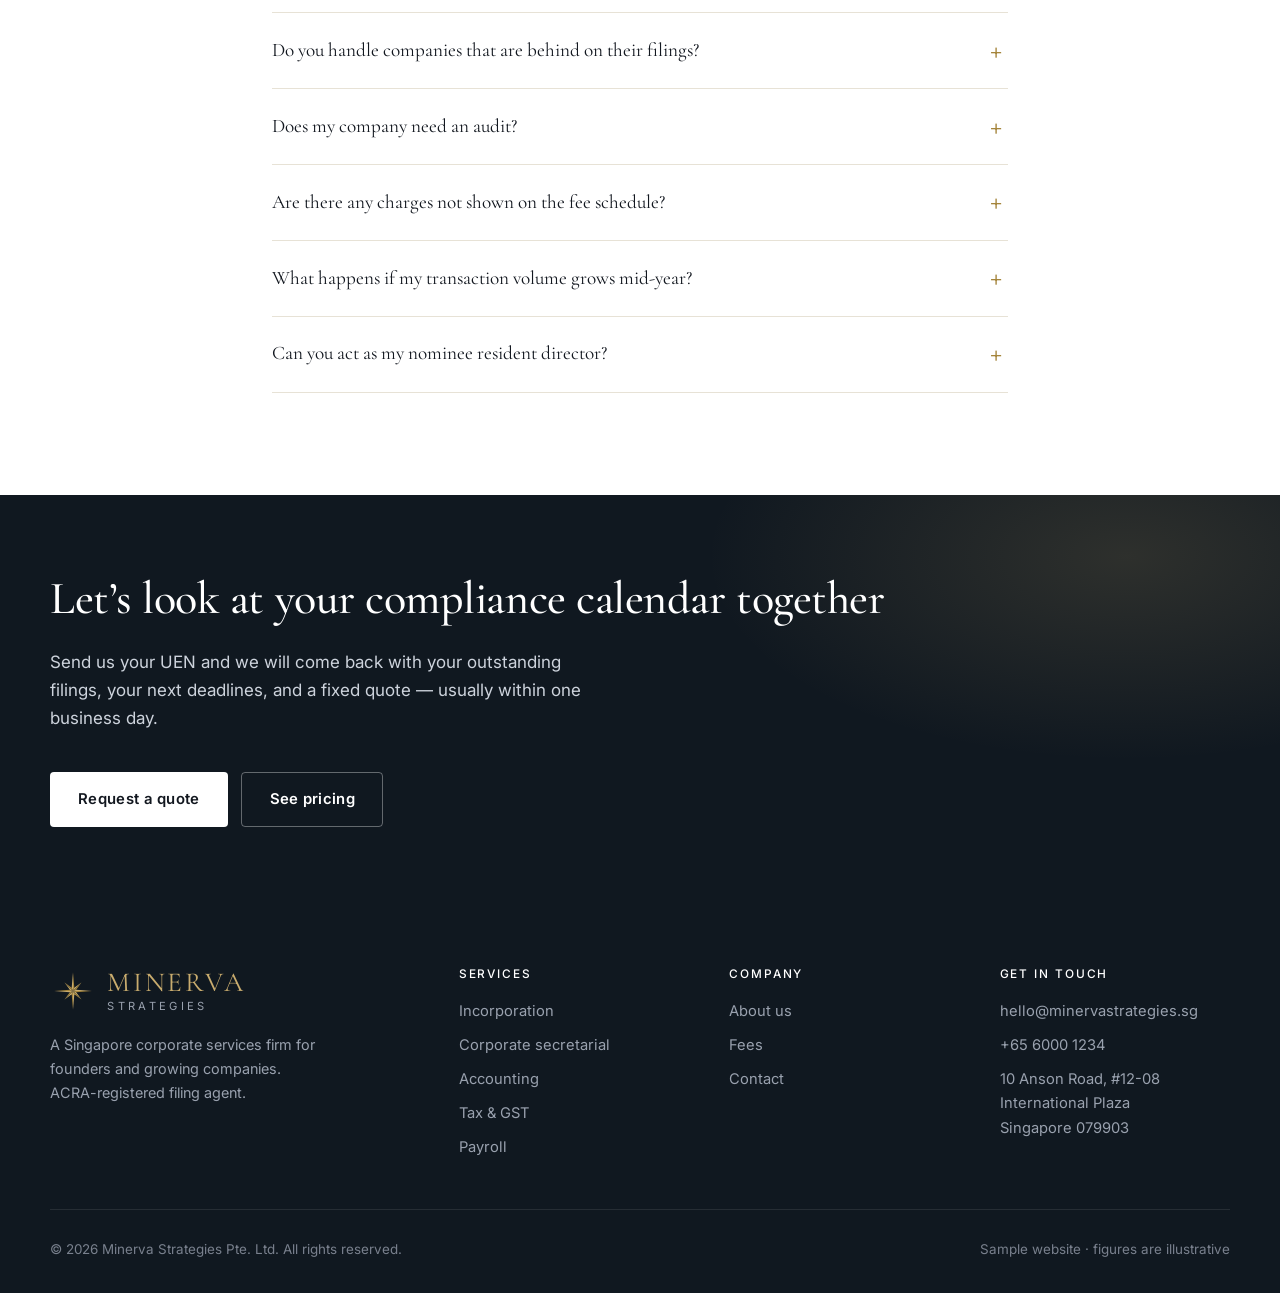
==== commit 2b9bd56c: "Enlarge the brand lockup and fix several credibility issues Logo. The mark goes 34px -> 46px, wordma" ====
--- a/index.html
+++ b/index.html
@@ -23,7 +23,7 @@
         <span class="brand__sub">STRATEGIES</span>
       </span>
     </a>
-    <button class="nav-toggle" aria-expanded="false" aria-controls="primary-nav">Menu</button>
+    <button class="nav-toggle" aria-expanded="false" aria-controls="primary-nav" aria-label="Menu"><span class="nav-toggle__bars" aria-hidden="true"><span></span><span></span><span></span></span></button>
     <nav class="nav" id="primary-nav" aria-label="Primary">
       <a href="index.html">Home</a>
       <a href="services.html">Services</a>
--- a/assets/css/styles.css
+++ b/assets/css/styles.css
@@ -38,7 +38,12 @@
 
 /* ---------- reset ---------- */
 *, *::before, *::after { box-sizing: border-box; }
-html { -webkit-text-size-adjust: 100%; scroll-behavior: smooth; }
+html {
+  -webkit-text-size-adjust: 100%;
+  scroll-behavior: smooth;
+  /* Clears the sticky header so in-page anchors are not hidden behind it. */
+  scroll-padding-top: 7rem;
+}
 body {
   margin: 0;
   font-family: var(--sans);
@@ -66,7 +71,7 @@
 h2 { font-size: clamp(2rem, 3.6vw, 2.9rem); }
 h3 { font-size: 1.35rem; }
 h4 { font-size: 1.1rem; }
-p { margin: 0 0 1.1em; }
+p { margin: 0 0 1.1em; text-wrap: pretty; }
 p:last-child { margin-bottom: 0; }
 
 /* ---------- layout ---------- */
@@ -76,7 +81,7 @@
 .section--tight { padding-block: clamp(3rem, 5vw, 4.5rem); }
 
 .eyebrow {
-  font-size: .74rem;
+  font-size: .78rem;
   letter-spacing: .19em;
   text-transform: uppercase;
   color: var(--gold-deep);
@@ -133,20 +138,20 @@
   display: flex;
   align-items: center;
   gap: 2rem;
-  min-height: 78px;
+  min-height: 94px;
 }
 .brand { display: flex; align-items: center; gap: .7rem; margin-right: auto; }
-.brand__mark { width: 34px; height: 34px; flex: none; }
+.brand__mark { width: 46px; height: 46px; flex: none; }
 .brand__text { display: flex; flex-direction: column; line-height: 1; }
 .brand__name {
   font-family: var(--serif);
-  font-size: 1.42rem;
+  font-size: 1.72rem;
   letter-spacing: .1em;
   color: var(--gold-deep);
 }
 .brand__sub {
-  font-size: .58rem;
-  letter-spacing: .34em;
+  font-size: .7rem;
+  letter-spacing: .3em;
   color: var(--gold);
   margin-top: .28rem;
 }
@@ -171,18 +176,11 @@
 .nav a:hover::after, .nav a[aria-current="page"]::after { transform: scaleX(1); }
 .nav a[aria-current="page"] { color: var(--gold-deep); }
 
-.nav-toggle {
-  display: none;
-  background: none;
-  border: 1px solid var(--line);
-  border-radius: var(--radius);
-  padding: .5rem .7rem;
-  color: var(--ink);
-}
-
 @media (max-width: 900px) {
-  .nav-toggle { display: block; }
-  .header-cta { display: none; }
+  /* The CTA lives inside .nav, which is already hidden until the menu opens.
+     Hiding it again here removed the primary action from the mobile menu
+     entirely, so it stays and simply drops to the bottom of the panel. */
+  .header-cta { width: 100%; }
   .nav {
     position: absolute;
     top: 100%; left: 0; right: 0;
@@ -396,7 +394,7 @@
 .fee-nav button:hover { border-color: var(--gold-light); color: var(--ink); }
 .fee-nav button.is-active { background: var(--gold); border-color: var(--gold); color: #fff; }
 
-.fee-block { margin-bottom: 3.5rem; scroll-margin-top: 100px; }
+.fee-block { margin-bottom: 3.5rem; }
 .fee-block > h3 {
   font-size: 1.7rem;
   padding-bottom: .7rem;
@@ -426,6 +424,36 @@
 table.fees .desc { display: block; font-size: .85rem; color: var(--muted); font-weight: 400; margin-top: .2rem; }
 table.fees .amt { color: var(--ink); font-weight: 600; white-space: nowrap; font-variant-numeric: tabular-nums; }
 table.fees .amt small { display: block; font-weight: 400; color: var(--muted); font-size: .78rem; }
+
+/* On a phone the two-column fee table is ~620px wide against a ~350px viewport,
+   so the price column sits off-screen and has to be scrolled to. Below 680px each
+   row becomes a stacked block instead: service, scope note, then the fee. The
+   header row is only a label for columns that no longer exist, so it is hidden
+   visually but left for screen readers. */
+@media (max-width: 680px) {
+  .table-scroll { overflow-x: visible; }
+  table.fees, table.fees tbody, table.fees td { display: block; }
+  table.fees { min-width: 0; }
+  table.fees thead {
+    position: absolute;
+    width: 1px; height: 1px;
+    margin: -1px; padding: 0; border: 0;
+    overflow: hidden;
+    clip-path: inset(50%);
+    white-space: nowrap;
+  }
+  table.fees tr {
+    display: grid;
+    gap: .3rem;
+    padding: 1.05rem 1.1rem;
+    border-top: 1px solid var(--line-soft);
+  }
+  table.fees tbody tr:first-child { border-top: 0; }
+  table.fees td { padding: 0; border: 0; }
+  table.fees td:last-child { text-align: left; }
+  table.fees .amt { color: var(--gold-deep); font-size: 1rem; }
+  table.fees .amt small { display: inline; margin-left: .45rem; font-size: .8rem; }
+}
 
 .callout {
   background: var(--gold-wash);
@@ -609,3 +637,98 @@
   *, *::before, *::after { animation-duration: .001ms !important; transition-duration: .001ms !important; }
   .reveal { opacity: 1; transform: none; }
 }
+
+/* ---------- touch targets ----------
+   Audited at 390px: footer links, breadcrumbs and card links resolved to
+   15-23px tall, well under a comfortable tap. Pointer-coarse rather than a
+   width query, so it follows the input device rather than the screen. */
+@media (pointer: coarse), (max-width: 900px) {
+  .site-footer li { margin-bottom: .15rem; }
+  .site-footer li a,
+  .breadcrumb a,
+  .card__link {
+    display: inline-flex;
+    align-items: center;
+    min-height: 44px;
+  }
+  .fee-nav button { padding: .7rem 1.15rem; }
+  .faq summary { padding-block: 1.5rem; }
+}
+
+/* Long label plus price stops fitting on one line on the narrowest phones. */
+@media (max-width: 420px) {
+  .hero__rates li { flex-wrap: wrap; gap: 0 .75rem; }
+  .hero__rates strong { margin-left: auto; }
+}
+
+/* ---------- brand lockup at small sizes ---------- */
+@media (max-width: 600px) {
+  .site-header__inner { min-height: 78px; }
+  .brand__mark { width: 38px; height: 38px; }
+  .brand__name { font-size: 1.45rem; }
+  .brand__sub { font-size: .62rem; letter-spacing: .28em; }
+}
+
+/* ---------- focus, selection ---------- */
+:where(a, button, input, select, textarea, summary):focus-visible {
+  outline: 2px solid var(--gold);
+  outline-offset: 3px;
+  border-radius: 2px;
+}
+::selection { background: var(--gold-wash); color: var(--ink); }
+
+/* ---------- menu button ----------
+   A labelled icon rather than the word "Menu"; the bars cross into an X
+   from aria-expanded, so the button's state drives its own appearance. */
+.nav-toggle {
+  width: 46px; height: 46px;
+  display: none;
+  place-items: center;
+  padding: 0;
+  background: none;
+  border: 1px solid var(--line);
+  border-radius: var(--radius);
+  color: var(--ink);
+}
+@media (max-width: 900px) { .nav-toggle { display: grid; } }
+.nav-toggle__bars { display: block; width: 20px; height: 14px; position: relative; }
+.nav-toggle__bars span {
+  position: absolute;
+  left: 0; right: 0;
+  height: 1.5px;
+  background: var(--ink);
+  transition: transform .25s var(--ease), opacity .2s var(--ease);
+}
+.nav-toggle__bars span:nth-child(1) { top: 0; }
+.nav-toggle__bars span:nth-child(2) { top: 50%; transform: translateY(-50%); }
+.nav-toggle__bars span:nth-child(3) { bottom: 0; }
+.nav-toggle[aria-expanded="true"] .nav-toggle__bars span:nth-child(1) { transform: translateY(6px) rotate(45deg); }
+.nav-toggle[aria-expanded="true"] .nav-toggle__bars span:nth-child(2) { opacity: 0; }
+.nav-toggle[aria-expanded="true"] .nav-toggle__bars span:nth-child(3) { transform: translateY(-6px) rotate(-45deg); }
+
+/* ---------- practice illustration ---------- */
+.split__media svg.practice-icon {
+  width: min(160px, 55%);
+  height: auto;
+  stroke: var(--gold);
+  stroke-width: 1.1;
+  fill: none;
+  opacity: .9;
+}
+
+/* ---------- print ----------
+   Clients print fee schedules. Drop the furniture, keep the tables whole. */
+@media print {
+  .site-header, .site-footer, .band, .nav, .nav-toggle,
+  .skip-link, .hero__actions, .fee-nav, .split__media { display: none !important; }
+  body { font-size: 10.5pt; color: #000; background: #fff; }
+  .section, .section--tight { padding: .75rem 0; }
+  .section--alt, .hero { background: #fff !important; }
+  .wrap { width: 100%; }
+  h1 { font-size: 20pt; } h2 { font-size: 15pt; } h3 { font-size: 12pt; }
+  .fee-block, table.fees tr, .card, .qual { break-inside: avoid; }
+  table.fees { min-width: 0; }
+  table.fees thead th { background: #000 !important; color: #fff !important; -webkit-print-color-adjust: exact; print-color-adjust: exact; }
+  .table-scroll { border: 1px solid #999; }
+  a { color: #000; text-decoration: underline; }
+}
